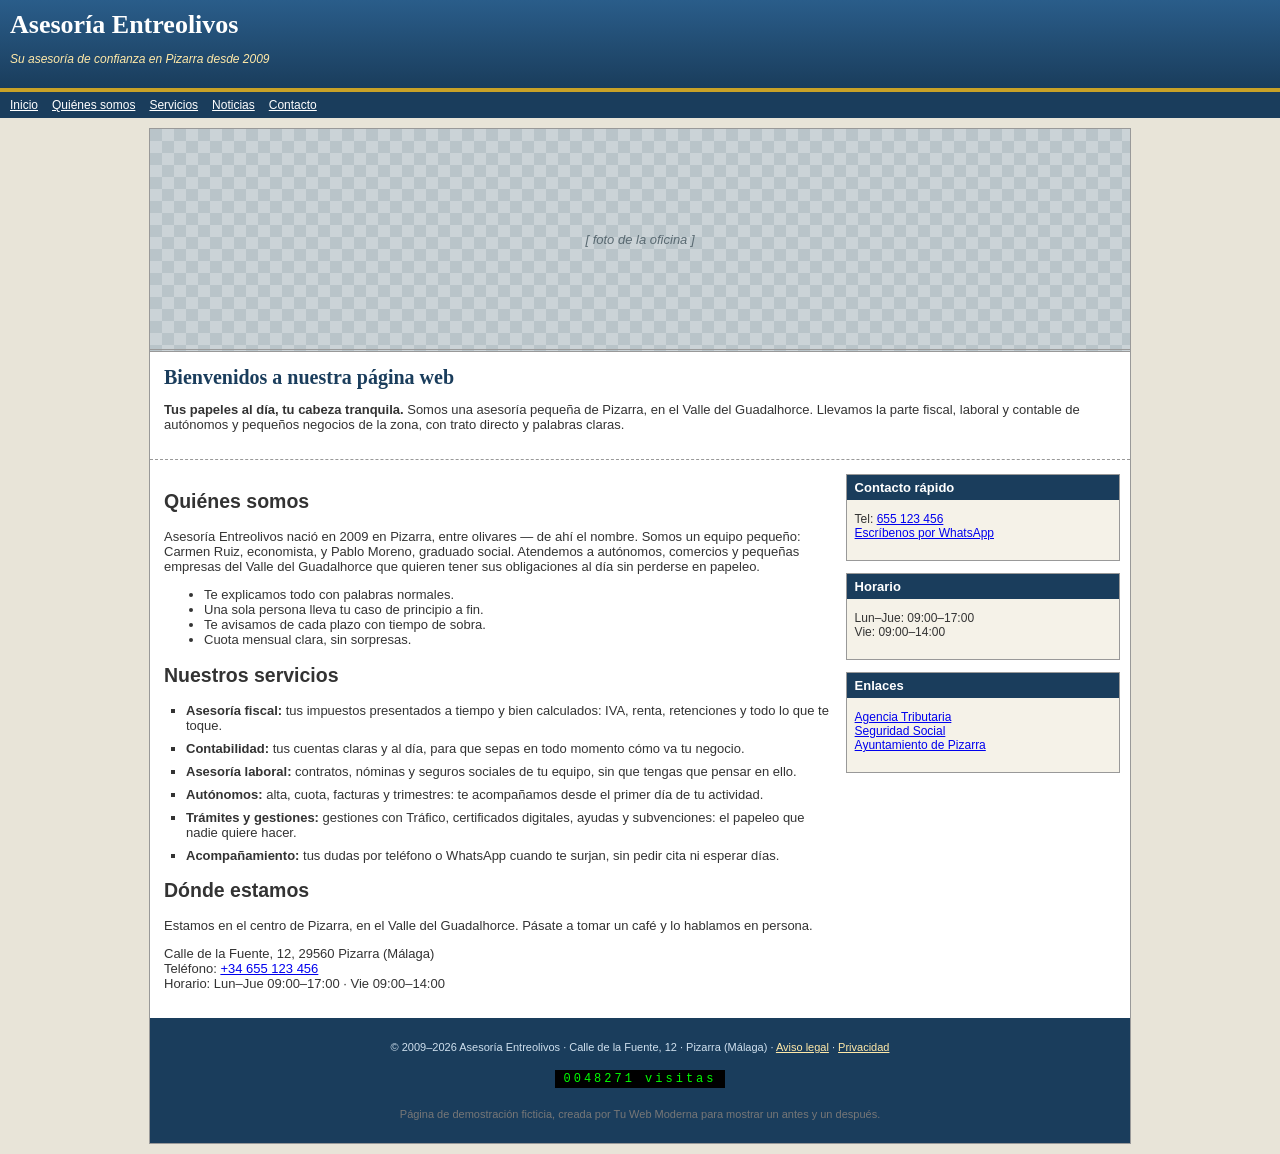
==== antes.html @ ce68c08c "Landing Tu Web Moderna — por Marco López (v1) 13 secciones según blueprint: hero contextualizado a d" ====
<!DOCTYPE html>
<html lang="es">
<head>
<meta charset="UTF-8">
<meta name="viewport" content="width=device-width, initial-scale=1.0">
<title>Asesoría Entreolivos — Pizarra (Málaga)</title>
<meta name="description" content="Asesoría Entreolivos: asesoría fiscal, laboral y contable en Pizarra, Málaga. Página de demostración ficticia.">
<meta name="robots" content="noindex, nofollow">
<link rel="stylesheet" href="assets/css/antes.css?v=1">
</head>
<body>
<div class="cabecera-vieja">
  <h1><a href="#">Asesoría Entreolivos</a></h1>
  <p class="lema">Su asesoría de confianza en Pizarra desde 2009</p>
</div>
<nav class="menu-viejo" aria-label="Menú">
  <a href="#">Inicio</a><a href="#">Quiénes somos</a><a href="#">Servicios</a><a href="#">Noticias</a><a href="#">Contacto</a>
</nav>

<div class="contenedor-viejo">
  <div class="foto-cutre" role="img" aria-label="Fotografía de la oficina (marcador de posición)">[ foto de la oficina ]</div>

  <div class="bienvenida">
    <h2>Bienvenidos a nuestra página web</h2>
    <p><strong>Tus papeles al día, tu cabeza tranquila.</strong> Somos una asesoría pequeña de Pizarra, en el Valle del Guadalhorce. Llevamos la parte fiscal, laboral y contable de autónomos y pequeños negocios de la zona, con trato directo y palabras claras.</p>
  </div>

  <div class="columnas">
    <div class="col-principal">
      <h2>Quiénes somos</h2>
      <p>Asesoría Entreolivos nació en 2009 en Pizarra, entre olivares — de ahí el nombre. Somos un equipo pequeño: Carmen Ruiz, economista, y Pablo Moreno, graduado social. Atendemos a autónomos, comercios y pequeñas empresas del Valle del Guadalhorce que quieren tener sus obligaciones al día sin perderse en papeleo.</p>
      <ul>
        <li>Te explicamos todo con palabras normales.</li>
        <li>Una sola persona lleva tu caso de principio a fin.</li>
        <li>Te avisamos de cada plazo con tiempo de sobra.</li>
        <li>Cuota mensual clara, sin sorpresas.</li>
      </ul>

      <h2>Nuestros servicios</h2>
      <ul class="servicios-viejos">
        <li><strong>Asesoría fiscal:</strong> tus impuestos presentados a tiempo y bien calculados: IVA, renta, retenciones y todo lo que te toque.</li>
        <li><strong>Contabilidad:</strong> tus cuentas claras y al día, para que sepas en todo momento cómo va tu negocio.</li>
        <li><strong>Asesoría laboral:</strong> contratos, nóminas y seguros sociales de tu equipo, sin que tengas que pensar en ello.</li>
        <li><strong>Autónomos:</strong> alta, cuota, facturas y trimestres: te acompañamos desde el primer día de tu actividad.</li>
        <li><strong>Trámites y gestiones:</strong> gestiones con Tráfico, certificados digitales, ayudas y subvenciones: el papeleo que nadie quiere hacer.</li>
        <li><strong>Acompañamiento:</strong> tus dudas por teléfono o WhatsApp cuando te surjan, sin pedir cita ni esperar días.</li>
      </ul>

      <h2>Dónde estamos</h2>
      <p>Estamos en el centro de Pizarra, en el Valle del Guadalhorce. Pásate a tomar un café y lo hablamos en persona.</p>
      <p>Calle de la Fuente, 12, 29560 Pizarra (Málaga)<br>
      Teléfono: <a href="tel:+34655123456">+34 655 123 456</a><br>
      Horario: Lun–Jue 09:00–17:00 · Vie 09:00–14:00</p>
    </div>

    <aside class="col-lateral" aria-label="Columna lateral">
      <div class="caja-lateral">
        <h3>Contacto rápido</h3>
        <p>Tel: <a href="tel:+34655123456">655 123 456</a><br>
        <a href="https://wa.me/34655123456">Escríbenos por WhatsApp</a></p>
      </div>
      <div class="caja-lateral">
        <h3>Horario</h3>
        <p>Lun–Jue: 09:00–17:00<br>Vie: 09:00–14:00</p>
      </div>
      <div class="caja-lateral">
        <h3>Enlaces</h3>
        <p><a href="#">Agencia Tributaria</a><br><a href="#">Seguridad Social</a><br><a href="#">Ayuntamiento de Pizarra</a></p>
      </div>
    </aside>
  </div>

  <footer class="pie-viejo">
    <p>© 2009–2026 Asesoría Entreolivos · Calle de la Fuente, 12 · Pizarra (Málaga) · <a href="#">Aviso legal</a> · <a href="#">Privacidad</a></p>
    <p class="contador" aria-label="Contador de visitas: 0048271">0048271 visitas</p>
    <p class="aviso-demo">Página de demostración ficticia, creada por Tu Web Moderna para mostrar un antes y un después.</p>
  </footer>
</div>
</body>
</html>
---- assets/css/antes.css ----
/* antes.css — estética deliberadamente 2010 (plantilla WordPress de la época).
   NO reutilizar en nada real. */

body {
  font-family: Arial, Helvetica, sans-serif;
  font-size: 13px;
  color: #333;
  background: #e8e4d8 url("[data-uri]");
  margin: 0;
}
a { color: #0000EE; text-decoration: underline; }
a:visited { color: #551A8B; }

.cabecera-vieja {
  background: linear-gradient(#2a5d8a, #1a3d5c);
  color: #fff;
  padding: 10px;
  border-bottom: 4px solid #c9a227;
}
.cabecera-vieja h1 { font-family: "Times New Roman", Times, serif; font-size: 26px; margin: 0; }
.cabecera-vieja h1 a { color: #fff; text-decoration: none; }
.cabecera-vieja .lema { font-size: 12px; font-style: italic; color: #ffe9a8; }

.menu-viejo {
  background: #1a3d5c;
  padding: 6px 10px;
  font-size: 12px;
}
.menu-viejo a { color: #fff; margin-right: 14px; }

.contenedor-viejo { width: 96%; max-width: 980px; margin: 10px auto; background: #fff; border: 1px solid #999; }

.foto-cutre {
  width: 100%; height: 220px;
  background: #b9c4c9;
  background-image:
    linear-gradient(45deg, rgba(255,255,255,.25) 25%, transparent 25%, transparent 75%, rgba(255,255,255,.25) 75%),
    linear-gradient(45deg, rgba(255,255,255,.25) 25%, transparent 25%, transparent 75%, rgba(255,255,255,.25) 75%);
  background-size: 24px 24px;
  background-position: 0 0, 12px 12px;
  display: flex; align-items: center; justify-content: center;
  color: #5a6a72; font-size: 13px; font-style: italic;
  border-bottom: 3px double #999;
}

.bienvenida {
  padding: 14px;
  border-bottom: 1px dashed #999;
}
.bienvenida h2 { font-family: "Times New Roman", Times, serif; color: #1a3d5c; font-size: 20px; margin: 0 0 8px; }

.columnas { overflow: hidden; }
.col-principal { float: left; width: 68%; padding: 14px; }
.col-lateral { float: right; width: 28%; padding: 14px 10px 14px 0; font-size: 12px; }

.caja-lateral {
  border: 1px solid #999; background: #f5f2e8;
  padding: 8px; margin-bottom: 12px;
}
.caja-lateral h3 { font-size: 13px; background: #1a3d5c; color: #fff; margin: -8px -8px 8px; padding: 5px 8px; }

.servicios-viejos { list-style: square; padding-left: 22px; }
.servicios-viejos li { margin-bottom: 8px; }

.pie-viejo {
  clear: both;
  background: #1a3d5c; color: #cfe0ee;
  font-size: 11px; padding: 12px;
  text-align: center;
}
.pie-viejo a { color: #ffe9a8; }
.contador {
  display: inline-block; background: #000; color: #0f0;
  font-family: "Courier New", monospace; font-size: 12px;
  padding: 2px 8px; letter-spacing: 3px; margin-top: 6px;
}
.aviso-demo { font-size: 11px; color: #777; margin-top: 8px; }
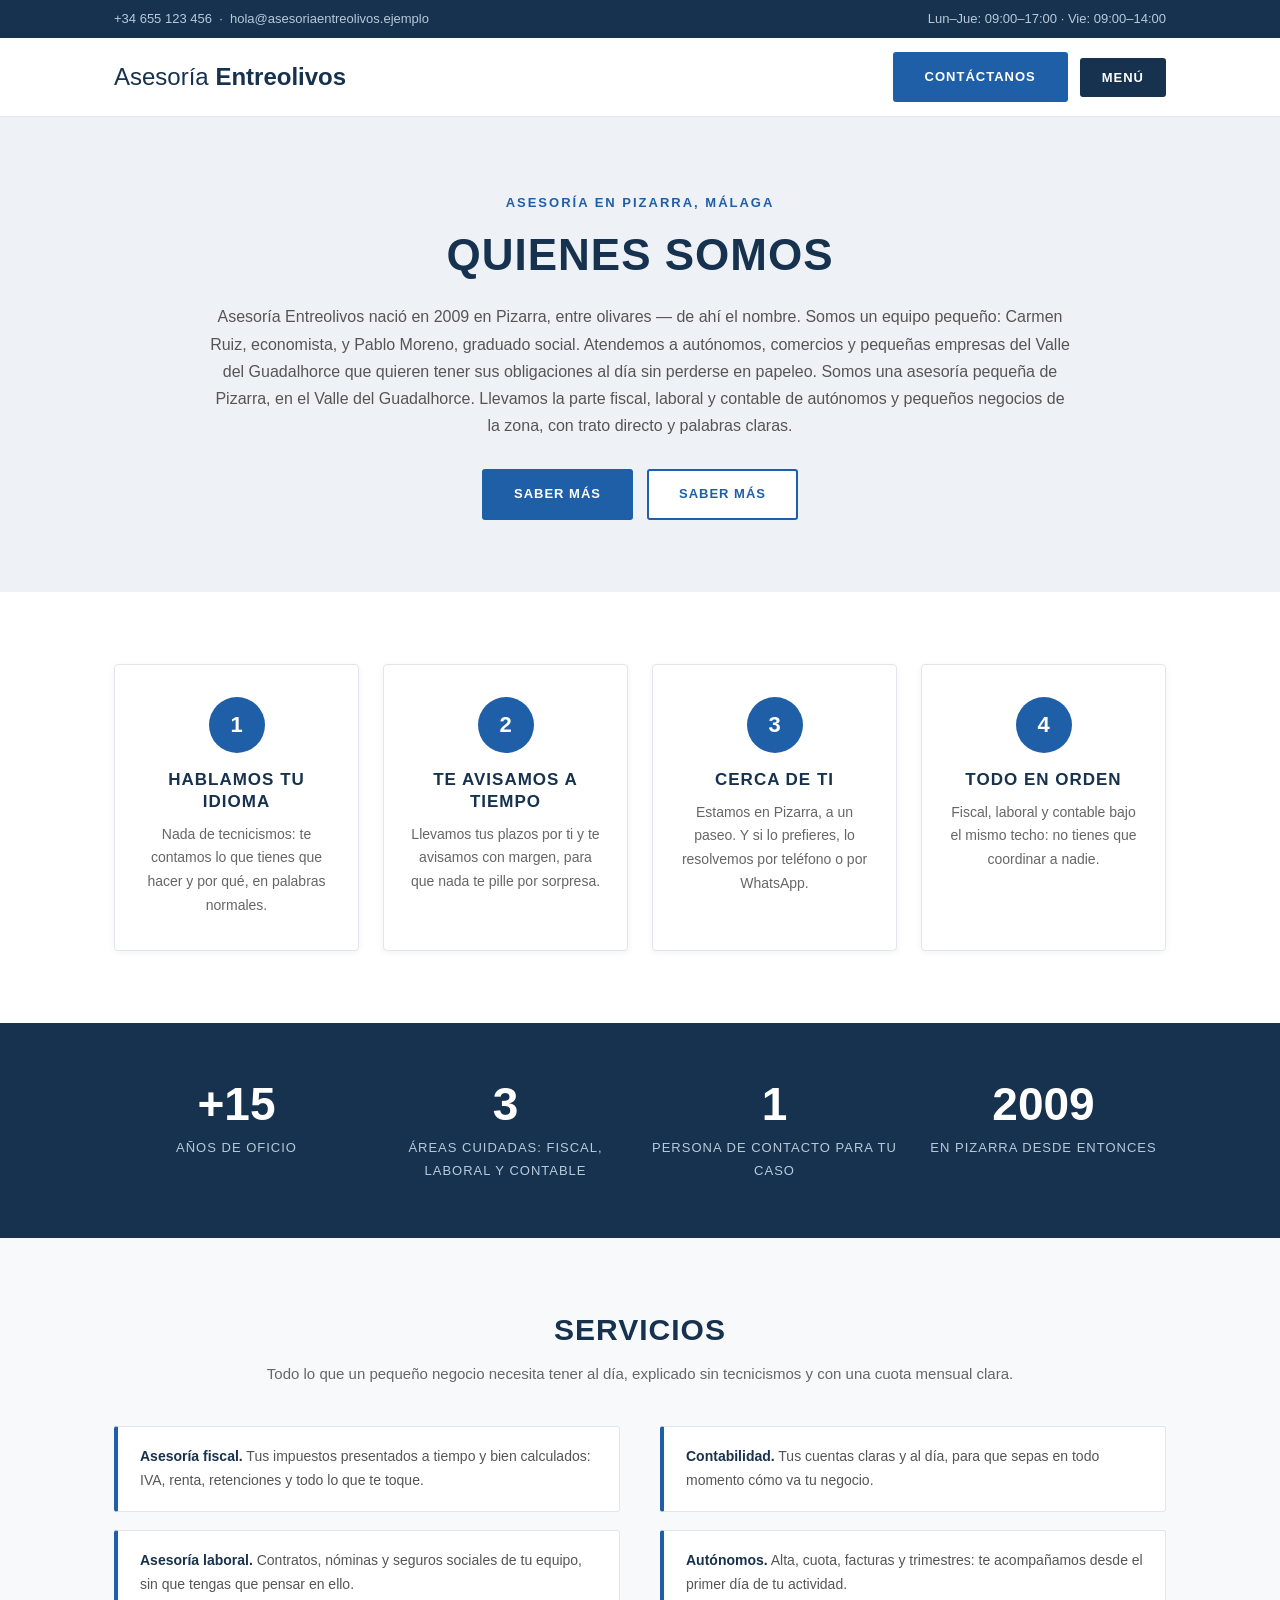
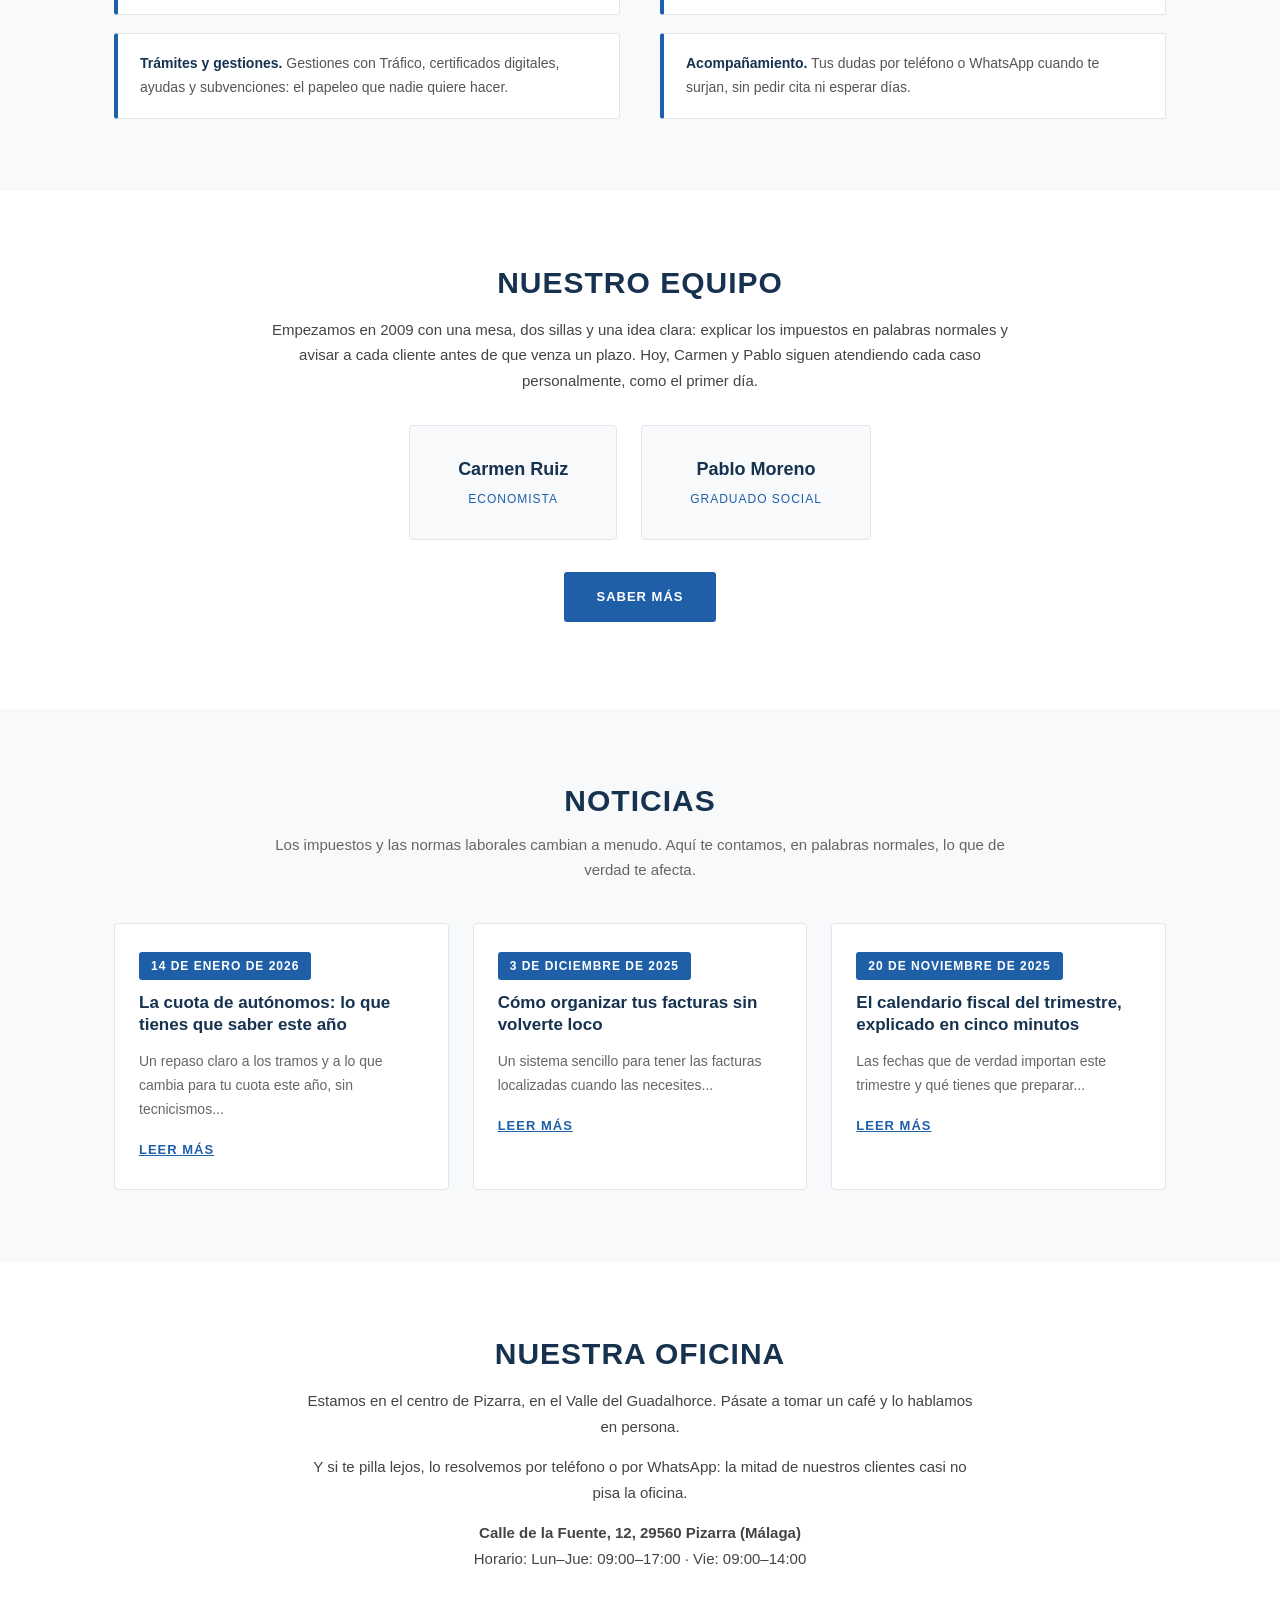
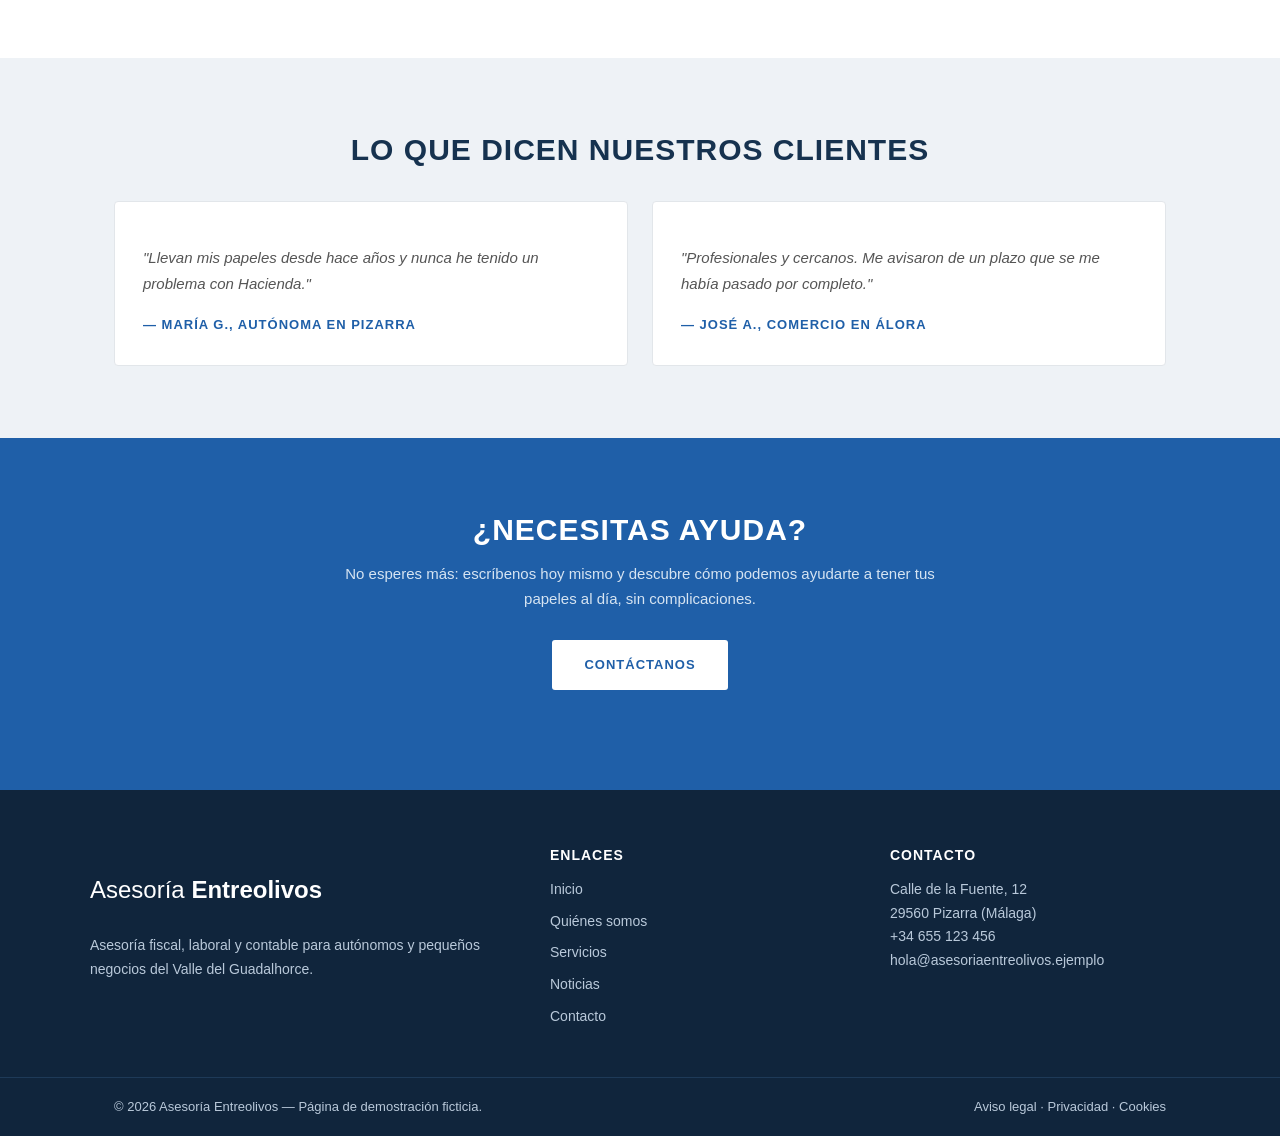
==== commit ab1eb9a0: "Antes/después: 'antes' nivel plantilla-WordPress-típica con textos de negocio1; 'después' = demo neg" ====
--- a/antes.html
+++ b/antes.html
@@ -3,78 +3,200 @@
 <head>
 <meta charset="UTF-8">
 <meta name="viewport" content="width=device-width, initial-scale=1.0">
-<title>Asesoría Entreolivos — Pizarra (Málaga)</title>
-<meta name="description" content="Asesoría Entreolivos: asesoría fiscal, laboral y contable en Pizarra, Málaga. Página de demostración ficticia.">
+<title>Asesoría Entreolivos — Asesoría fiscal, laboral y contable en Pizarra</title>
+<meta name="description" content="Asesoría Entreolivos: asesoría fiscal, laboral y contable para autónomos y pequeños negocios en Pizarra, Málaga. Página de demostración ficticia.">
 <meta name="robots" content="noindex, nofollow">
-<link rel="stylesheet" href="assets/css/antes.css?v=1">
+<meta name="theme-color" content="#1f5fa8">
+<link rel="stylesheet" href="assets/css/antes.css?v=2">
 </head>
 <body>
-<div class="cabecera-vieja">
-  <h1><a href="#">Asesoría Entreolivos</a></h1>
-  <p class="lema">Su asesoría de confianza en Pizarra desde 2009</p>
+<!--
+  PÁGINA DE DEMOSTRACIÓN FICTICIA.
+  Recrea el TIPO de plantilla WordPress desactualizada que tienen muchísimos
+  negocios (estructura inspirada en patrones genéricos del sector). No es la
+  web real de ningún negocio ni copia la identidad de ninguno.
+  Marca ficticia "Asesoría Entreolivos" con los mismos textos que la demo moderna.
+-->
+
+<div class="barra-superior">
+  <div class="contenedor barra-superior__int">
+    <span>+34 655 123 456 &nbsp;·&nbsp; hola@asesoriaentreolivos.ejemplo</span>
+    <span>Lun–Jue: 09:00–17:00 · Vie: 09:00–14:00</span>
+  </div>
 </div>
-<nav class="menu-viejo" aria-label="Menú">
-  <a href="#">Inicio</a><a href="#">Quiénes somos</a><a href="#">Servicios</a><a href="#">Noticias</a><a href="#">Contacto</a>
-</nav>
-
-<div class="contenedor-viejo">
-  <div class="foto-cutre" role="img" aria-label="Fotografía de la oficina (marcador de posición)">[ foto de la oficina ]</div>
-
-  <div class="bienvenida">
-    <h2>Bienvenidos a nuestra página web</h2>
-    <p><strong>Tus papeles al día, tu cabeza tranquila.</strong> Somos una asesoría pequeña de Pizarra, en el Valle del Guadalhorce. Llevamos la parte fiscal, laboral y contable de autónomos y pequeños negocios de la zona, con trato directo y palabras claras.</p>
-  </div>
-
-  <div class="columnas">
-    <div class="col-principal">
-      <h2>Quiénes somos</h2>
-      <p>Asesoría Entreolivos nació en 2009 en Pizarra, entre olivares — de ahí el nombre. Somos un equipo pequeño: Carmen Ruiz, economista, y Pablo Moreno, graduado social. Atendemos a autónomos, comercios y pequeñas empresas del Valle del Guadalhorce que quieren tener sus obligaciones al día sin perderse en papeleo.</p>
+
+<header class="cabecera">
+  <div class="contenedor cabecera__int">
+    <a class="logo" href="#">Asesoría <strong>Entreolivos</strong></a>
+    <div class="cabecera__acciones">
+      <a class="btn btn--azul" href="#">Contáctanos</a>
+      <button class="btn-menu" type="button" aria-label="Menú">Menú</button>
+    </div>
+  </div>
+</header>
+
+<main>
+  <section class="heroe">
+    <div class="contenedor">
+      <p class="etiqueta">Asesoría en Pizarra, Málaga</p>
+      <h1>Quienes somos</h1>
+      <p class="heroe__texto">Asesoría Entreolivos nació en 2009 en Pizarra, entre olivares — de ahí el nombre. Somos un equipo pequeño: Carmen Ruiz, economista, y Pablo Moreno, graduado social. Atendemos a autónomos, comercios y pequeñas empresas del Valle del Guadalhorce que quieren tener sus obligaciones al día sin perderse en papeleo. Somos una asesoría pequeña de Pizarra, en el Valle del Guadalhorce. Llevamos la parte fiscal, laboral y contable de autónomos y pequeños negocios de la zona, con trato directo y palabras claras.</p>
+      <p class="heroe__botones">
+        <a class="btn btn--azul" href="#">Saber más</a>
+        <a class="btn btn--linea" href="#">Saber más</a>
+      </p>
+    </div>
+  </section>
+
+  <section class="cajas">
+    <div class="contenedor cajas__grid">
+      <div class="caja">
+        <span class="caja__icono" aria-hidden="true">1</span>
+        <h3>Hablamos tu idioma</h3>
+        <p>Nada de tecnicismos: te contamos lo que tienes que hacer y por qué, en palabras normales.</p>
+      </div>
+      <div class="caja">
+        <span class="caja__icono" aria-hidden="true">2</span>
+        <h3>Te avisamos a tiempo</h3>
+        <p>Llevamos tus plazos por ti y te avisamos con margen, para que nada te pille por sorpresa.</p>
+      </div>
+      <div class="caja">
+        <span class="caja__icono" aria-hidden="true">3</span>
+        <h3>Cerca de ti</h3>
+        <p>Estamos en Pizarra, a un paseo. Y si lo prefieres, lo resolvemos por teléfono o por WhatsApp.</p>
+      </div>
+      <div class="caja">
+        <span class="caja__icono" aria-hidden="true">4</span>
+        <h3>Todo en orden</h3>
+        <p>Fiscal, laboral y contable bajo el mismo techo: no tienes que coordinar a nadie.</p>
+      </div>
+    </div>
+  </section>
+
+  <section class="cifras">
+    <div class="contenedor cifras__grid">
+      <div class="cifra"><span class="cifra__num">+15</span><span class="cifra__txt">Años de oficio</span></div>
+      <div class="cifra"><span class="cifra__num">3</span><span class="cifra__txt">Áreas cuidadas: fiscal, laboral y contable</span></div>
+      <div class="cifra"><span class="cifra__num">1</span><span class="cifra__txt">Persona de contacto para tu caso</span></div>
+      <div class="cifra"><span class="cifra__num">2009</span><span class="cifra__txt">En Pizarra desde entonces</span></div>
+    </div>
+  </section>
+
+  <section class="servicios">
+    <div class="contenedor">
+      <h2>Servicios</h2>
+      <p class="seccion__intro">Todo lo que un pequeño negocio necesita tener al día, explicado sin tecnicismos y con una cuota mensual clara.</p>
+      <ul class="servicios__lista">
+        <li><strong>Asesoría fiscal.</strong> Tus impuestos presentados a tiempo y bien calculados: IVA, renta, retenciones y todo lo que te toque.</li>
+        <li><strong>Contabilidad.</strong> Tus cuentas claras y al día, para que sepas en todo momento cómo va tu negocio.</li>
+        <li><strong>Asesoría laboral.</strong> Contratos, nóminas y seguros sociales de tu equipo, sin que tengas que pensar en ello.</li>
+        <li><strong>Autónomos.</strong> Alta, cuota, facturas y trimestres: te acompañamos desde el primer día de tu actividad.</li>
+        <li><strong>Trámites y gestiones.</strong> Gestiones con Tráfico, certificados digitales, ayudas y subvenciones: el papeleo que nadie quiere hacer.</li>
+        <li><strong>Acompañamiento.</strong> Tus dudas por teléfono o WhatsApp cuando te surjan, sin pedir cita ni esperar días.</li>
+      </ul>
+    </div>
+  </section>
+
+  <section class="equipo">
+    <div class="contenedor">
+      <h2>Nuestro equipo</h2>
+      <p>Empezamos en 2009 con una mesa, dos sillas y una idea clara: explicar los impuestos en palabras normales y avisar a cada cliente antes de que venza un plazo. Hoy, Carmen y Pablo siguen atendiendo cada caso personalmente, como el primer día.</p>
+      <div class="equipo__grid">
+        <div class="persona"><strong>Carmen Ruiz</strong><span>Economista</span></div>
+        <div class="persona"><strong>Pablo Moreno</strong><span>Graduado social</span></div>
+      </div>
+      <p><a class="btn btn--azul" href="#">Saber más</a></p>
+    </div>
+  </section>
+
+  <section class="noticias">
+    <div class="contenedor">
+      <h2>Noticias</h2>
+      <p class="seccion__intro">Los impuestos y las normas laborales cambian a menudo. Aquí te contamos, en palabras normales, lo que de verdad te afecta.</p>
+      <div class="noticias__grid">
+        <article class="noticia">
+          <span class="noticia__fecha">14 de enero de 2026</span>
+          <h3>La cuota de autónomos: lo que tienes que saber este año</h3>
+          <p>Un repaso claro a los tramos y a lo que cambia para tu cuota este año, sin tecnicismos...</p>
+          <a class="leer-mas" href="#">Leer más</a>
+        </article>
+        <article class="noticia">
+          <span class="noticia__fecha">3 de diciembre de 2025</span>
+          <h3>Cómo organizar tus facturas sin volverte loco</h3>
+          <p>Un sistema sencillo para tener las facturas localizadas cuando las necesites...</p>
+          <a class="leer-mas" href="#">Leer más</a>
+        </article>
+        <article class="noticia">
+          <span class="noticia__fecha">20 de noviembre de 2025</span>
+          <h3>El calendario fiscal del trimestre, explicado en cinco minutos</h3>
+          <p>Las fechas que de verdad importan este trimestre y qué tienes que preparar...</p>
+          <a class="leer-mas" href="#">Leer más</a>
+        </article>
+      </div>
+    </div>
+  </section>
+
+  <section class="oficina">
+    <div class="contenedor">
+      <h2>Nuestra oficina</h2>
+      <p>Estamos en el centro de Pizarra, en el Valle del Guadalhorce. Pásate a tomar un café y lo hablamos en persona.</p>
+      <p>Y si te pilla lejos, lo resolvemos por teléfono o por WhatsApp: la mitad de nuestros clientes casi no pisa la oficina.</p>
+      <p><strong>Calle de la Fuente, 12, 29560 Pizarra (Málaga)</strong><br>Horario: Lun–Jue: 09:00–17:00 · Vie: 09:00–14:00</p>
+    </div>
+  </section>
+
+  <section class="testimonios">
+    <div class="contenedor">
+      <h2>Lo que dicen nuestros clientes</h2>
+      <div class="testimonios__grid">
+        <blockquote>
+          <p>"Llevan mis papeles desde hace años y nunca he tenido un problema con Hacienda."</p>
+          <cite>— María G., autónoma en Pizarra</cite>
+        </blockquote>
+        <blockquote>
+          <p>"Profesionales y cercanos. Me avisaron de un plazo que se me había pasado por completo."</p>
+          <cite>— José A., comercio en Álora</cite>
+        </blockquote>
+      </div>
+    </div>
+  </section>
+
+  <section class="cta-final">
+    <div class="contenedor">
+      <h2>¿Necesitas ayuda?</h2>
+      <p>No esperes más: escríbenos hoy mismo y descubre cómo podemos ayudarte a tener tus papeles al día, sin complicaciones.</p>
+      <p><a class="btn btn--blanco" href="#">Contáctanos</a></p>
+    </div>
+  </section>
+</main>
+
+<footer class="pie">
+  <div class="contenedor pie__grid">
+    <div>
+      <p class="logo logo--pie">Asesoría <strong>Entreolivos</strong></p>
+      <p>Asesoría fiscal, laboral y contable para autónomos y pequeños negocios del Valle del Guadalhorce.</p>
+    </div>
+    <div>
+      <h4>Enlaces</h4>
       <ul>
-        <li>Te explicamos todo con palabras normales.</li>
-        <li>Una sola persona lleva tu caso de principio a fin.</li>
-        <li>Te avisamos de cada plazo con tiempo de sobra.</li>
-        <li>Cuota mensual clara, sin sorpresas.</li>
+        <li><a href="#">Inicio</a></li>
+        <li><a href="#">Quiénes somos</a></li>
+        <li><a href="#">Servicios</a></li>
+        <li><a href="#">Noticias</a></li>
+        <li><a href="#">Contacto</a></li>
       </ul>
-
-      <h2>Nuestros servicios</h2>
-      <ul class="servicios-viejos">
-        <li><strong>Asesoría fiscal:</strong> tus impuestos presentados a tiempo y bien calculados: IVA, renta, retenciones y todo lo que te toque.</li>
-        <li><strong>Contabilidad:</strong> tus cuentas claras y al día, para que sepas en todo momento cómo va tu negocio.</li>
-        <li><strong>Asesoría laboral:</strong> contratos, nóminas y seguros sociales de tu equipo, sin que tengas que pensar en ello.</li>
-        <li><strong>Autónomos:</strong> alta, cuota, facturas y trimestres: te acompañamos desde el primer día de tu actividad.</li>
-        <li><strong>Trámites y gestiones:</strong> gestiones con Tráfico, certificados digitales, ayudas y subvenciones: el papeleo que nadie quiere hacer.</li>
-        <li><strong>Acompañamiento:</strong> tus dudas por teléfono o WhatsApp cuando te surjan, sin pedir cita ni esperar días.</li>
-      </ul>
-
-      <h2>Dónde estamos</h2>
-      <p>Estamos en el centro de Pizarra, en el Valle del Guadalhorce. Pásate a tomar un café y lo hablamos en persona.</p>
-      <p>Calle de la Fuente, 12, 29560 Pizarra (Málaga)<br>
-      Teléfono: <a href="tel:+34655123456">+34 655 123 456</a><br>
-      Horario: Lun–Jue 09:00–17:00 · Vie 09:00–14:00</p>
-    </div>
-
-    <aside class="col-lateral" aria-label="Columna lateral">
-      <div class="caja-lateral">
-        <h3>Contacto rápido</h3>
-        <p>Tel: <a href="tel:+34655123456">655 123 456</a><br>
-        <a href="https://wa.me/34655123456">Escríbenos por WhatsApp</a></p>
-      </div>
-      <div class="caja-lateral">
-        <h3>Horario</h3>
-        <p>Lun–Jue: 09:00–17:00<br>Vie: 09:00–14:00</p>
-      </div>
-      <div class="caja-lateral">
-        <h3>Enlaces</h3>
-        <p><a href="#">Agencia Tributaria</a><br><a href="#">Seguridad Social</a><br><a href="#">Ayuntamiento de Pizarra</a></p>
-      </div>
-    </aside>
-  </div>
-
-  <footer class="pie-viejo">
-    <p>© 2009–2026 Asesoría Entreolivos · Calle de la Fuente, 12 · Pizarra (Málaga) · <a href="#">Aviso legal</a> · <a href="#">Privacidad</a></p>
-    <p class="contador" aria-label="Contador de visitas: 0048271">0048271 visitas</p>
-    <p class="aviso-demo">Página de demostración ficticia, creada por Tu Web Moderna para mostrar un antes y un después.</p>
-  </footer>
-</div>
+    </div>
+    <div>
+      <h4>Contacto</h4>
+      <p>Calle de la Fuente, 12<br>29560 Pizarra (Málaga)<br>+34 655 123 456<br>hola@asesoriaentreolivos.ejemplo</p>
+    </div>
+  </div>
+  <div class="pie__barra">
+    <div class="contenedor">
+      <span>© 2026 Asesoría Entreolivos — Página de demostración ficticia.</span>
+      <span><a href="#">Aviso legal</a> · <a href="#">Privacidad</a> · <a href="#">Cookies</a></span>
+    </div>
+  </div>
+</footer>
 </body>
 </html>
--- a/assets/css/antes.css
+++ b/assets/css/antes.css
@@ -1,77 +1,171 @@
-/* antes.css — estética deliberadamente 2010 (plantilla WordPress de la época).
-   NO reutilizar en nada real. */
+/* antes.css — estética de TÍPICA PLANTILLA WORDPRESS corporativa desactualizada
+   (~2016): azul corporativo, titulares en mayúsculas, botones "Saber más" por
+   todas partes, aire impersonal. Deliberadamente "la web que ya tienen".
+   Página de demostración ficticia — NO reutilizar en nada real. */
+
+* { box-sizing: border-box; }
 
 body {
-  font-family: Arial, Helvetica, sans-serif;
-  font-size: 13px;
-  color: #333;
-  background: #e8e4d8 url("[data-uri]");
+  font-family: "Segoe UI", Roboto, "Helvetica Neue", Arial, sans-serif;
+  font-size: 15px;
+  line-height: 1.7;
+  color: #444;
+  background: #fff;
   margin: 0;
 }
-a { color: #0000EE; text-decoration: underline; }
-a:visited { color: #551A8B; }
 
-.cabecera-vieja {
-  background: linear-gradient(#2a5d8a, #1a3d5c);
-  color: #fff;
-  padding: 10px;
-  border-bottom: 4px solid #c9a227;
+.contenedor { max-width: 1100px; margin: 0 auto; padding: 0 24px; }
+
+h1, h2, h3, h4 {
+  color: #16324f;
+  text-transform: uppercase;
+  letter-spacing: 1px;
+  line-height: 1.3;
 }
-.cabecera-vieja h1 { font-family: "Times New Roman", Times, serif; font-size: 26px; margin: 0; }
-.cabecera-vieja h1 a { color: #fff; text-decoration: none; }
-.cabecera-vieja .lema { font-size: 12px; font-style: italic; color: #ffe9a8; }
+h2 { font-size: 30px; text-align: center; margin: 0 0 12px; }
+.seccion__intro { text-align: center; max-width: 760px; margin: 0 auto 40px; color: #666; }
 
-.menu-viejo {
-  background: #1a3d5c;
-  padding: 6px 10px;
-  font-size: 12px;
+a { color: #1f5fa8; }
+
+/* Botones de plantilla */
+.btn {
+  display: inline-block;
+  padding: 12px 30px;
+  font-size: 13px;
+  font-weight: 700;
+  text-transform: uppercase;
+  letter-spacing: 1px;
+  text-decoration: none;
+  border-radius: 3px;
+  border: 2px solid transparent;
 }
-.menu-viejo a { color: #fff; margin-right: 14px; }
+.btn--azul { background: #1f5fa8; color: #fff; }
+.btn--azul:hover { background: #174a84; color: #fff; }
+.btn--linea { border-color: #1f5fa8; color: #1f5fa8; background: #fff; }
+.btn--linea:hover { background: #1f5fa8; color: #fff; }
+.btn--blanco { background: #fff; color: #1f5fa8; }
+.btn--blanco:hover { background: #e8eef5; color: #1f5fa8; }
 
-.contenedor-viejo { width: 96%; max-width: 980px; margin: 10px auto; background: #fff; border: 1px solid #999; }
-
-.foto-cutre {
-  width: 100%; height: 220px;
-  background: #b9c4c9;
-  background-image:
-    linear-gradient(45deg, rgba(255,255,255,.25) 25%, transparent 25%, transparent 75%, rgba(255,255,255,.25) 75%),
-    linear-gradient(45deg, rgba(255,255,255,.25) 25%, transparent 25%, transparent 75%, rgba(255,255,255,.25) 75%);
-  background-size: 24px 24px;
-  background-position: 0 0, 12px 12px;
-  display: flex; align-items: center; justify-content: center;
-  color: #5a6a72; font-size: 13px; font-style: italic;
-  border-bottom: 3px double #999;
+/* Barra superior */
+.barra-superior { background: #16324f; color: #b9c9da; font-size: 13px; }
+.barra-superior__int {
+  display: flex; justify-content: space-between; gap: 16px;
+  padding-top: 8px; padding-bottom: 8px;
 }
 
-.bienvenida {
-  padding: 14px;
-  border-bottom: 1px dashed #999;
+/* Cabecera */
+.cabecera { background: #fff; border-bottom: 1px solid #e2e6ea; position: sticky; top: 0; z-index: 10; }
+.cabecera__int { display: flex; align-items: center; justify-content: space-between; padding-top: 14px; padding-bottom: 14px; }
+.logo { font-size: 24px; color: #16324f; text-decoration: none; font-weight: 300; }
+.logo strong { font-weight: 800; }
+.cabecera__acciones { display: flex; align-items: center; gap: 12px; }
+.btn-menu {
+  background: #16324f; color: #fff; border: 0; border-radius: 3px;
+  padding: 12px 22px; font-size: 13px; font-weight: 700;
+  text-transform: uppercase; letter-spacing: 1px; cursor: pointer;
 }
-.bienvenida h2 { font-family: "Times New Roman", Times, serif; color: #1a3d5c; font-size: 20px; margin: 0 0 8px; }
 
-.columnas { overflow: hidden; }
-.col-principal { float: left; width: 68%; padding: 14px; }
-.col-lateral { float: right; width: 28%; padding: 14px 10px 14px 0; font-size: 12px; }
+/* Héroe */
+.heroe { background: #eef2f6; padding: 72px 0; text-align: center; }
+.etiqueta {
+  display: inline-block; font-size: 13px; font-weight: 700;
+  text-transform: uppercase; letter-spacing: 2px; color: #1f5fa8;
+  margin: 0 0 12px;
+}
+.heroe h1 { font-size: 44px; margin: 0 0 20px; }
+.heroe__texto { max-width: 860px; margin: 0 auto 30px; font-size: 16px; color: #555; }
+.heroe__botones { display: flex; gap: 14px; justify-content: center; margin: 0; }
 
-.caja-lateral {
-  border: 1px solid #999; background: #f5f2e8;
-  padding: 8px; margin-bottom: 12px;
+/* Cajas de características */
+.cajas { padding: 72px 0; }
+.cajas__grid { display: grid; grid-template-columns: repeat(4, 1fr); gap: 24px; }
+.caja {
+  background: #fff; border: 1px solid #e2e6ea; border-radius: 4px;
+  padding: 32px 24px; text-align: center;
+  box-shadow: 0 2px 6px rgba(22, 50, 79, .06);
 }
-.caja-lateral h3 { font-size: 13px; background: #1a3d5c; color: #fff; margin: -8px -8px 8px; padding: 5px 8px; }
+.caja__icono {
+  display: inline-flex; align-items: center; justify-content: center;
+  width: 56px; height: 56px; border-radius: 50%;
+  background: #1f5fa8; color: #fff; font-size: 22px; font-weight: 700;
+  margin-bottom: 16px;
+}
+.caja h3 { font-size: 17px; margin: 0 0 10px; }
+.caja p { font-size: 14px; color: #666; margin: 0; }
 
-.servicios-viejos { list-style: square; padding-left: 22px; }
-.servicios-viejos li { margin-bottom: 8px; }
+/* Cifras */
+.cifras { background: #16324f; color: #fff; padding: 56px 0; }
+.cifras__grid { display: grid; grid-template-columns: repeat(4, 1fr); gap: 24px; text-align: center; }
+.cifra__num { display: block; font-size: 46px; font-weight: 800; color: #fff; line-height: 1.1; }
+.cifra__txt { display: block; font-size: 13px; text-transform: uppercase; letter-spacing: 1px; color: #b9c9da; margin-top: 8px; }
 
-.pie-viejo {
-  clear: both;
-  background: #1a3d5c; color: #cfe0ee;
-  font-size: 11px; padding: 12px;
-  text-align: center;
+/* Servicios */
+.servicios { padding: 72px 0; background: #f7f9fb; }
+.servicios__lista { list-style: none; margin: 0; padding: 0; display: grid; grid-template-columns: 1fr 1fr; gap: 18px 40px; }
+.servicios__lista li {
+  background: #fff; border: 1px solid #e2e6ea; border-left: 4px solid #1f5fa8;
+  border-radius: 3px; padding: 18px 22px; font-size: 14px; color: #555;
 }
-.pie-viejo a { color: #ffe9a8; }
-.contador {
-  display: inline-block; background: #000; color: #0f0;
-  font-family: "Courier New", monospace; font-size: 12px;
-  padding: 2px 8px; letter-spacing: 3px; margin-top: 6px;
+.servicios__lista strong { color: #16324f; }
+
+/* Equipo */
+.equipo { padding: 72px 0; text-align: center; }
+.equipo p { max-width: 760px; margin-left: auto; margin-right: auto; }
+.equipo__grid { display: flex; gap: 24px; justify-content: center; margin: 32px 0; }
+.persona {
+  background: #f7f9fb; border: 1px solid #e2e6ea; border-radius: 4px;
+  padding: 28px 48px;
 }
-.aviso-demo { font-size: 11px; color: #777; margin-top: 8px; }
+.persona strong { display: block; font-size: 18px; color: #16324f; }
+.persona span { font-size: 14px; color: #1f5fa8; text-transform: uppercase; letter-spacing: 1px; font-size: 12px; }
+
+/* Noticias */
+.noticias { padding: 72px 0; background: #f7f9fb; }
+.noticias__grid { display: grid; grid-template-columns: repeat(3, 1fr); gap: 24px; }
+.noticia { background: #fff; border: 1px solid #e2e6ea; border-radius: 4px; padding: 28px 24px; }
+.noticia__fecha {
+  display: inline-block; font-size: 12px; font-weight: 700; color: #fff;
+  background: #1f5fa8; padding: 4px 12px; border-radius: 3px;
+  text-transform: uppercase; letter-spacing: 1px; margin-bottom: 12px;
+}
+.noticia h3 { font-size: 17px; text-transform: none; letter-spacing: 0; margin: 0 0 10px; }
+.noticia p { font-size: 14px; color: #666; }
+.leer-mas { font-size: 13px; font-weight: 700; text-transform: uppercase; letter-spacing: 1px; }
+
+/* Oficina */
+.oficina { padding: 72px 0; text-align: center; }
+.oficina p { max-width: 680px; margin-left: auto; margin-right: auto; }
+
+/* Testimonios */
+.testimonios { padding: 72px 0; background: #eef2f6; }
+.testimonios__grid { display: grid; grid-template-columns: 1fr 1fr; gap: 24px; margin-top: 32px; }
+.testimonios blockquote {
+  background: #fff; border: 1px solid #e2e6ea; border-radius: 4px;
+  margin: 0; padding: 28px;
+}
+.testimonios blockquote p { font-style: italic; color: #555; }
+.testimonios cite { font-style: normal; font-size: 13px; font-weight: 700; color: #1f5fa8; text-transform: uppercase; letter-spacing: 1px; }
+
+/* CTA final */
+.cta-final { background: #1f5fa8; color: #fff; text-align: center; padding: 72px 0; }
+.cta-final h2 { color: #fff; }
+.cta-final p { max-width: 640px; margin: 0 auto 28px; color: #d6e4f2; }
+
+/* Pie */
+.pie { background: #10253c; color: #b9c9da; font-size: 14px; }
+.pie__grid { display: grid; grid-template-columns: 1.4fr 1fr 1fr; gap: 40px; padding: 56px 0 40px; }
+.pie h4 { color: #fff; font-size: 14px; margin: 0 0 14px; }
+.pie ul { list-style: none; margin: 0; padding: 0; }
+.pie ul li { margin-bottom: 8px; }
+.pie a { color: #b9c9da; text-decoration: none; }
+.pie a:hover { color: #fff; }
+.logo--pie { color: #fff; }
+.pie__barra { border-top: 1px solid #1e3a58; font-size: 13px; }
+.pie__barra .contenedor { display: flex; justify-content: space-between; gap: 16px; padding-top: 18px; padding-bottom: 18px; }
+
+@media (max-width: 860px) {
+  .cajas__grid, .cifras__grid, .noticias__grid { grid-template-columns: 1fr 1fr; }
+  .servicios__lista { grid-template-columns: 1fr; }
+  .pie__grid { grid-template-columns: 1fr; }
+  .barra-superior__int span:last-child { display: none; }
+}
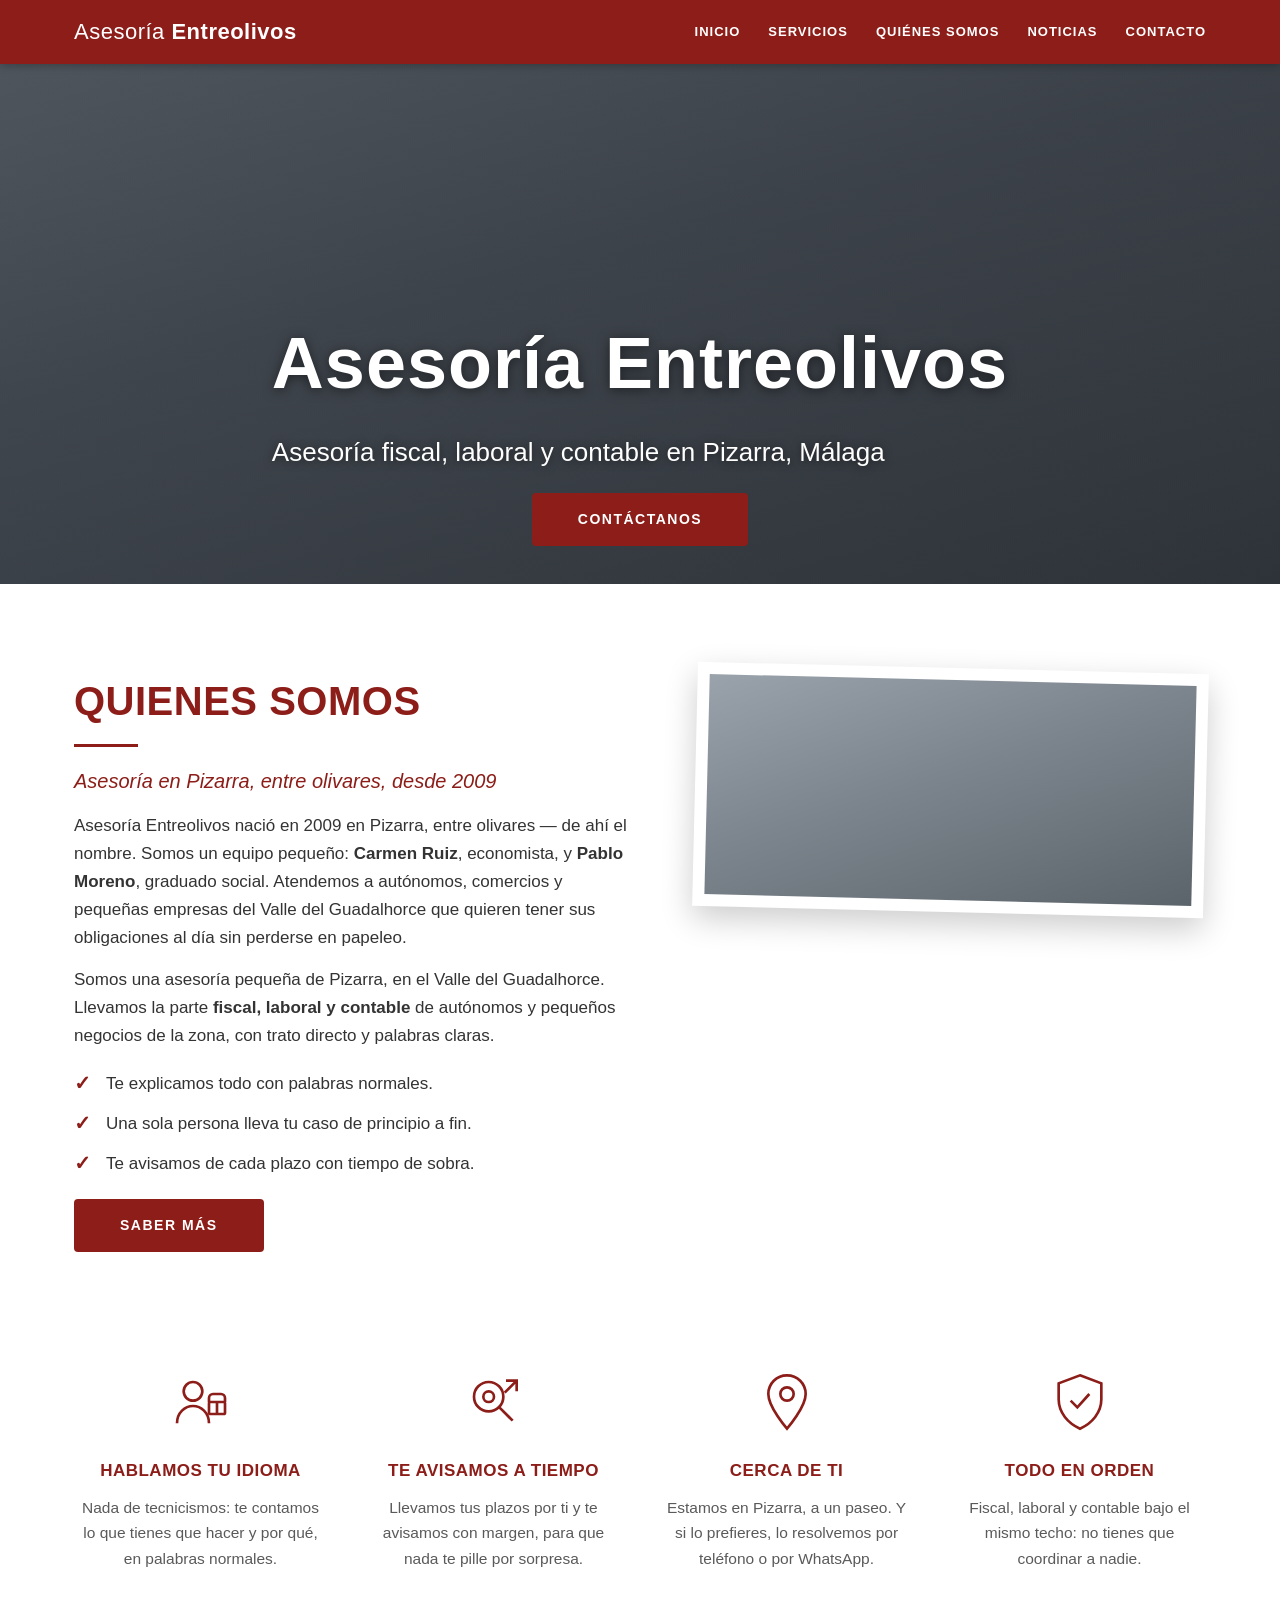
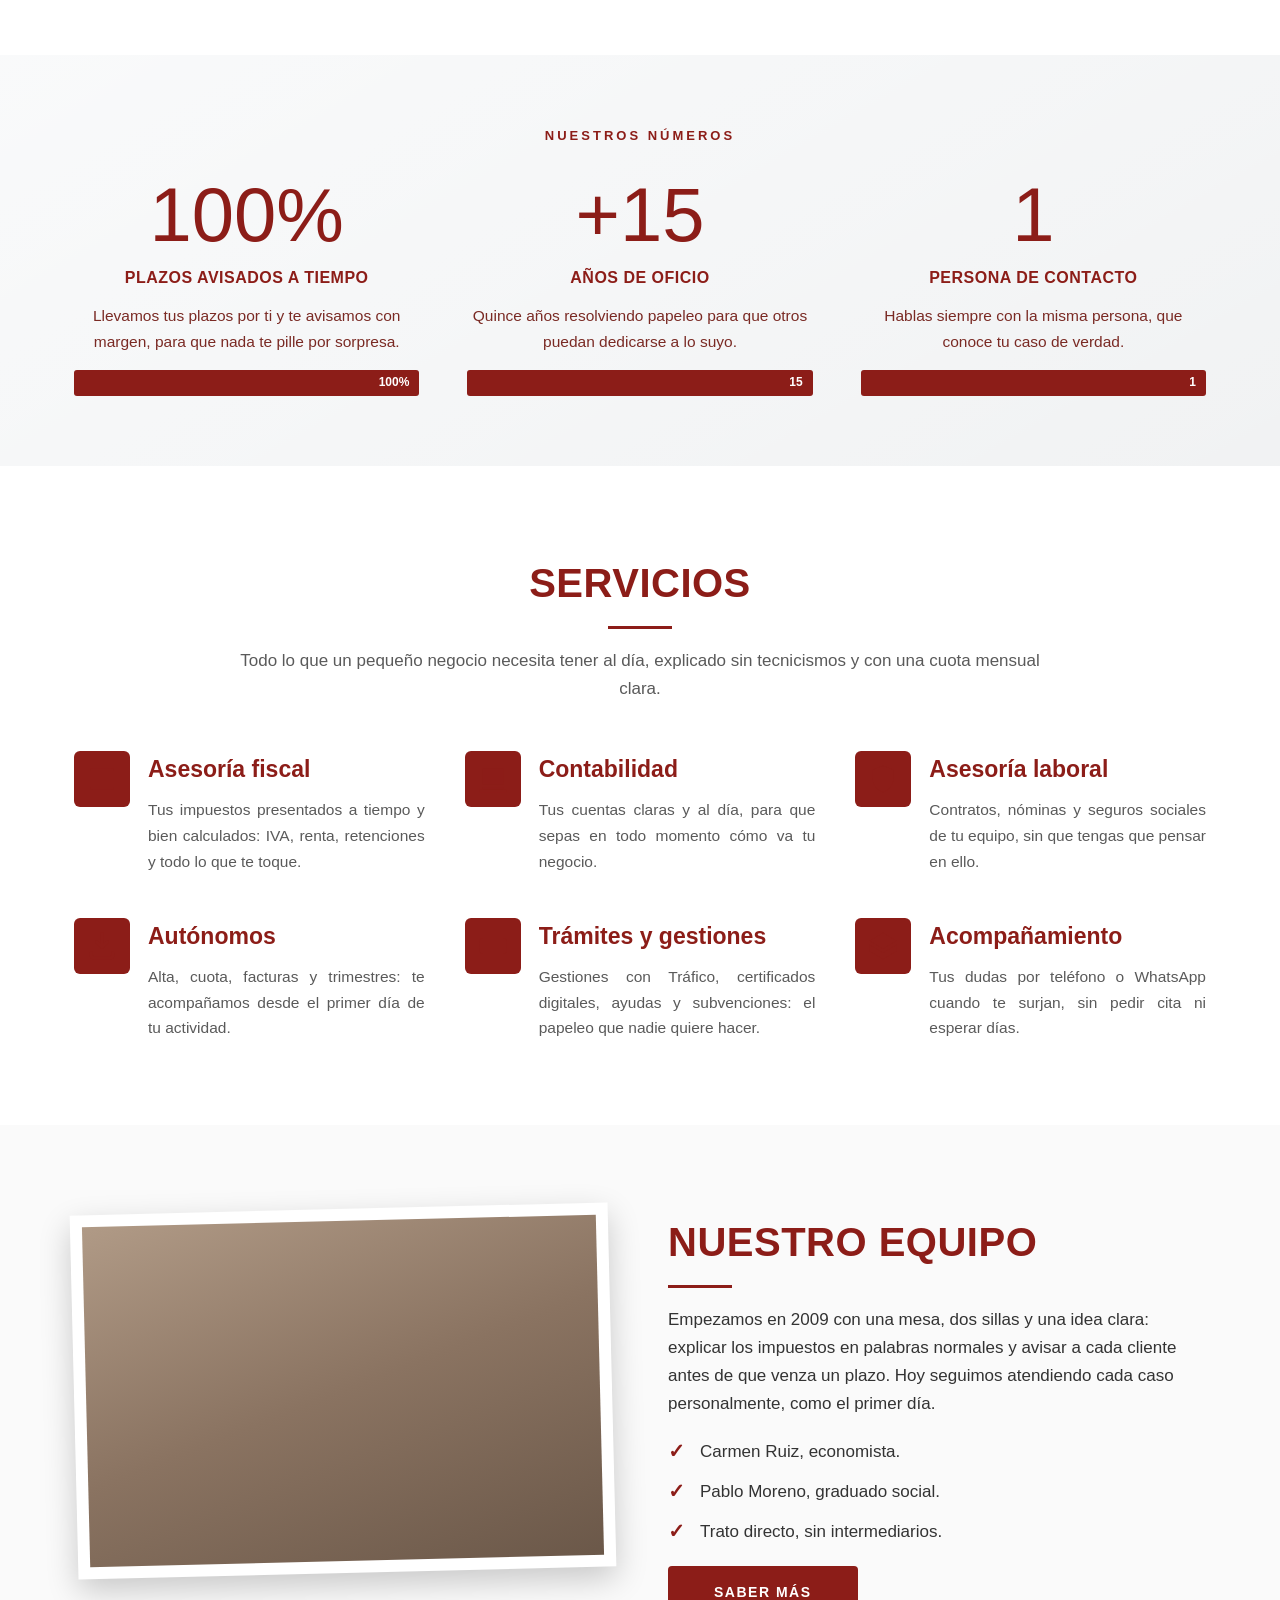
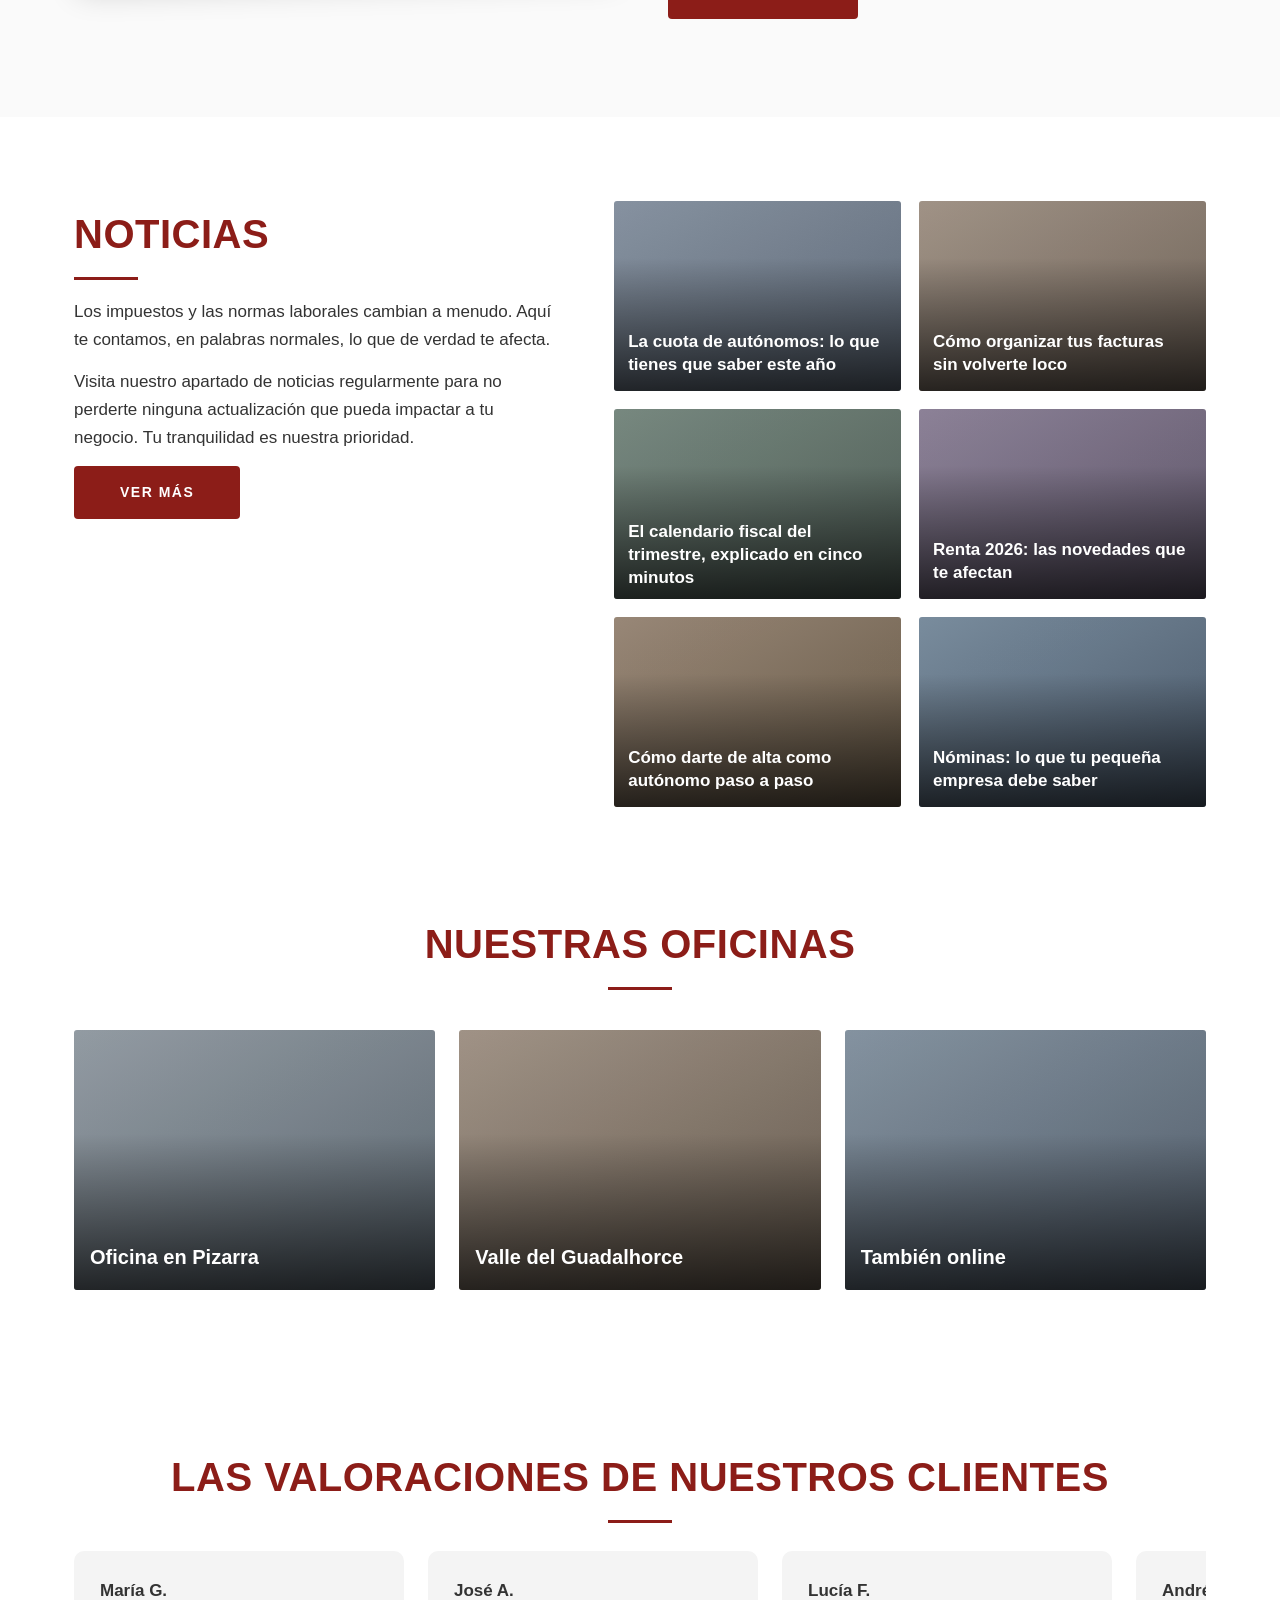
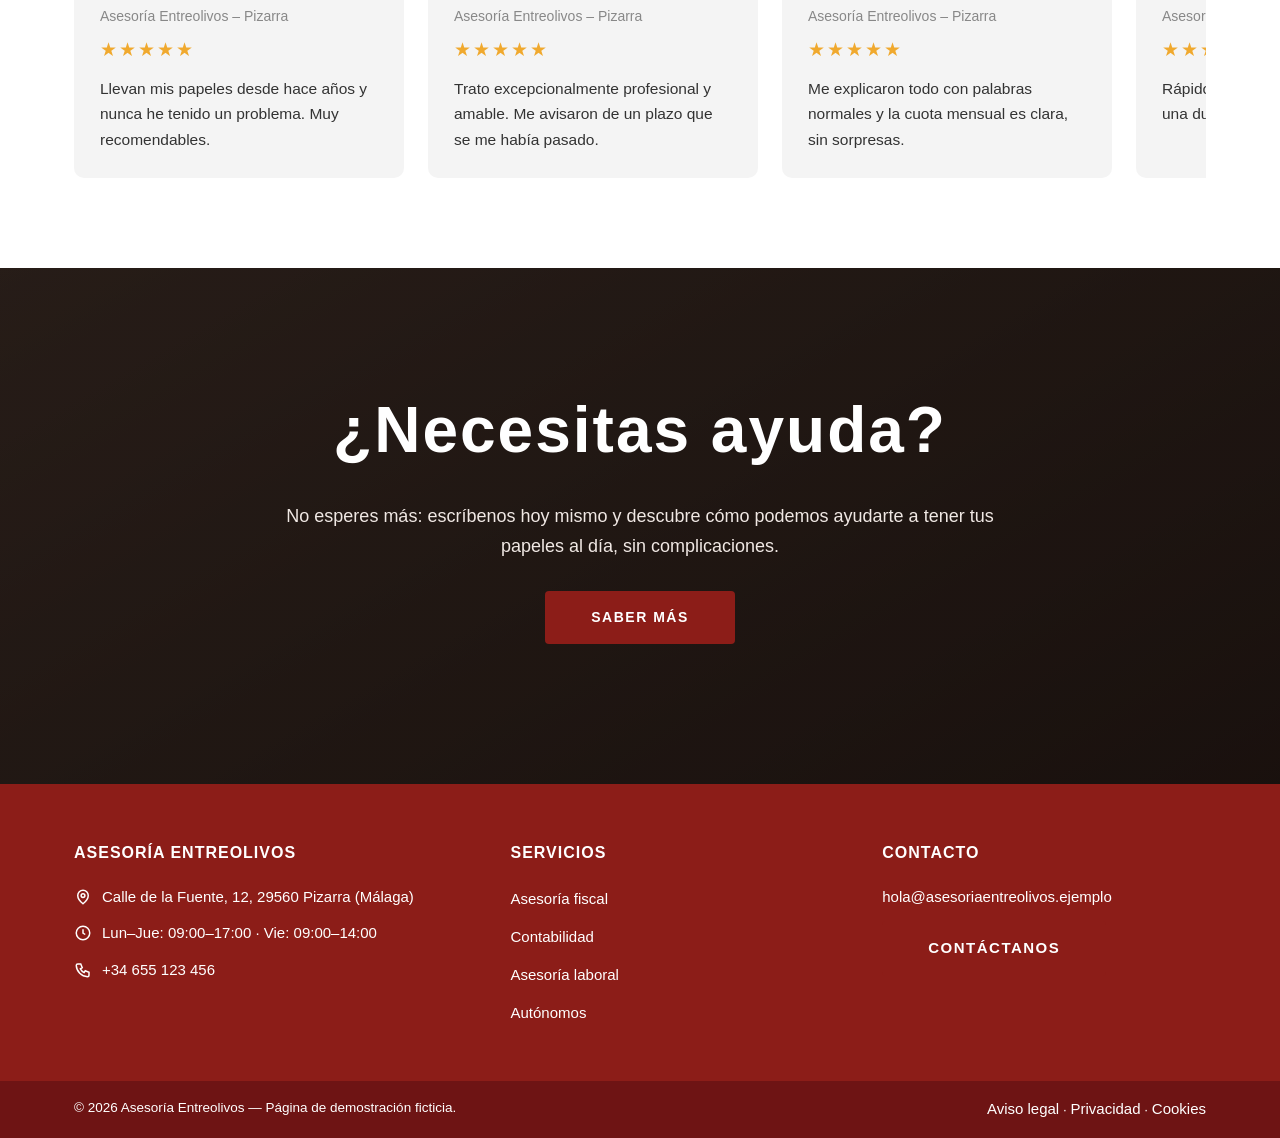
==== commit 023b4d16: "Antes: réplica fiel del diseño granate tipo plantilla WordPress (modelo GF Asesores) - antes.html re" ====
--- a/antes.html
+++ b/antes.html
@@ -6,67 +6,81 @@
 <title>Asesoría Entreolivos — Asesoría fiscal, laboral y contable en Pizarra</title>
 <meta name="description" content="Asesoría Entreolivos: asesoría fiscal, laboral y contable para autónomos y pequeños negocios en Pizarra, Málaga. Página de demostración ficticia.">
 <meta name="robots" content="noindex, nofollow">
-<meta name="theme-color" content="#1f5fa8">
-<link rel="stylesheet" href="assets/css/antes.css?v=2">
+<meta name="theme-color" content="#8c1d18">
+<link rel="stylesheet" href="assets/css/antes.css?v=3">
 </head>
 <body>
 <!--
   PÁGINA DE DEMOSTRACIÓN FICTICIA.
-  Recrea el TIPO de plantilla WordPress desactualizada que tienen muchísimos
-  negocios (estructura inspirada en patrones genéricos del sector). No es la
-  web real de ningún negocio ni copia la identidad de ninguno.
-  Marca ficticia "Asesoría Entreolivos" con los mismos textos que la demo moderna.
+  Replica el DISEÑO de una típica web corporativa de asesoría hecha con
+  plantilla WordPress (el nivel que la mayoría de los negocios reconoce como
+  su web). La marca "Asesoría Entreolivos" es ficticia; no copia la identidad
+  de ningún negocio real. Textos: los de la demo moderna (negocio1).
 -->
-
-<div class="barra-superior">
-  <div class="contenedor barra-superior__int">
-    <span>+34 655 123 456 &nbsp;·&nbsp; hola@asesoriaentreolivos.ejemplo</span>
-    <span>Lun–Jue: 09:00–17:00 · Vie: 09:00–14:00</span>
-  </div>
-</div>
 
 <header class="cabecera">
   <div class="contenedor cabecera__int">
     <a class="logo" href="#">Asesoría <strong>Entreolivos</strong></a>
-    <div class="cabecera__acciones">
-      <a class="btn btn--azul" href="#">Contáctanos</a>
-      <button class="btn-menu" type="button" aria-label="Menú">Menú</button>
-    </div>
+    <nav class="menu" aria-label="Menú principal">
+      <a href="#">Inicio</a>
+      <a href="#">Servicios</a>
+      <a href="#">Quiénes somos</a>
+      <a href="#">Noticias</a>
+      <a href="#">Contacto</a>
+    </nav>
   </div>
 </header>
 
 <main>
   <section class="heroe">
-    <div class="contenedor">
-      <p class="etiqueta">Asesoría en Pizarra, Málaga</p>
-      <h1>Quienes somos</h1>
-      <p class="heroe__texto">Asesoría Entreolivos nació en 2009 en Pizarra, entre olivares — de ahí el nombre. Somos un equipo pequeño: Carmen Ruiz, economista, y Pablo Moreno, graduado social. Atendemos a autónomos, comercios y pequeñas empresas del Valle del Guadalhorce que quieren tener sus obligaciones al día sin perderse en papeleo. Somos una asesoría pequeña de Pizarra, en el Valle del Guadalhorce. Llevamos la parte fiscal, laboral y contable de autónomos y pequeños negocios de la zona, con trato directo y palabras claras.</p>
-      <p class="heroe__botones">
-        <a class="btn btn--azul" href="#">Saber más</a>
-        <a class="btn btn--linea" href="#">Saber más</a>
-      </p>
-    </div>
-  </section>
-
-  <section class="cajas">
-    <div class="contenedor cajas__grid">
-      <div class="caja">
-        <span class="caja__icono" aria-hidden="true">1</span>
+    <div class="heroe__contenido contenedor">
+      <h1>Asesoría Entreolivos</h1>
+      <p class="heroe__sub">Asesoría fiscal, laboral y contable en Pizarra, Málaga</p>
+    </div>
+    <p class="heroe__cta"><a class="btn btn--granate" href="#">Contáctanos</a></p>
+  </section>
+
+  <section class="quienes">
+    <div class="contenedor quienes__grid">
+      <div>
+        <h2 class="titulo">Quienes somos</h2>
+        <p class="subtitulo-cursiva">Asesoría en Pizarra, entre olivares, desde 2009</p>
+        <p>Asesoría Entreolivos nació en 2009 en Pizarra, entre olivares — de ahí el nombre. Somos un equipo pequeño: <strong>Carmen Ruiz</strong>, economista, y <strong>Pablo Moreno</strong>, graduado social. Atendemos a autónomos, comercios y pequeñas empresas del Valle del Guadalhorce que quieren tener sus obligaciones al día sin perderse en papeleo.</p>
+        <p>Somos una asesoría pequeña de Pizarra, en el Valle del Guadalhorce. Llevamos la parte <strong>fiscal, laboral y contable</strong> de autónomos y pequeños negocios de la zona, con trato directo y palabras claras.</p>
+        <ul class="checks">
+          <li>Te explicamos todo con palabras normales.</li>
+          <li>Una sola persona lleva tu caso de principio a fin.</li>
+          <li>Te avisamos de cada plazo con tiempo de sobra.</li>
+        </ul>
+        <p><a class="btn btn--granate" href="#">Saber más</a></p>
+      </div>
+      <div>
+        <div class="marco-foto marco-foto--der">
+          <div class="foto foto--oficina" role="img" aria-label="Nuestra oficina en Pizarra"></div>
+        </div>
+      </div>
+    </div>
+  </section>
+
+  <section class="rasgos">
+    <div class="contenedor rasgos__grid">
+      <div class="rasgo">
+        <svg viewBox="0 0 48 48" fill="none" stroke="#8c1d18" stroke-width="2" aria-hidden="true"><circle cx="18" cy="16" r="7"/><path d="M6 40c0-8 6-13 12-13s12 5 12 13"/><rect x="30" y="24" width="12" height="9" rx="1"/><path d="M30 24v-3a3 3 0 0 1 3-3h6a3 3 0 0 1 3 3v3M36 24v9"/></svg>
         <h3>Hablamos tu idioma</h3>
         <p>Nada de tecnicismos: te contamos lo que tienes que hacer y por qué, en palabras normales.</p>
       </div>
-      <div class="caja">
-        <span class="caja__icono" aria-hidden="true">2</span>
+      <div class="rasgo">
+        <svg viewBox="0 0 48 48" fill="none" stroke="#8c1d18" stroke-width="2" aria-hidden="true"><circle cx="20" cy="20" r="11"/><path d="M28 28l10 10"/><circle cx="20" cy="20" r="4"/><path d="M33 8h8v8M41 8l-9 9"/></svg>
         <h3>Te avisamos a tiempo</h3>
         <p>Llevamos tus plazos por ti y te avisamos con margen, para que nada te pille por sorpresa.</p>
       </div>
-      <div class="caja">
-        <span class="caja__icono" aria-hidden="true">3</span>
+      <div class="rasgo">
+        <svg viewBox="0 0 48 48" fill="none" stroke="#8c1d18" stroke-width="2" aria-hidden="true"><path d="M24 4a14 14 0 0 1 14 14c0 10-14 26-14 26S10 28 10 18A14 14 0 0 1 24 4z"/><circle cx="24" cy="18" r="5"/></svg>
         <h3>Cerca de ti</h3>
         <p>Estamos en Pizarra, a un paseo. Y si lo prefieres, lo resolvemos por teléfono o por WhatsApp.</p>
       </div>
-      <div class="caja">
-        <span class="caja__icono" aria-hidden="true">4</span>
+      <div class="rasgo">
+        <svg viewBox="0 0 48 48" fill="none" stroke="#8c1d18" stroke-width="2" aria-hidden="true"><path d="M24 4l16 6v12c0 10-7 18-16 22C15 40 8 32 8 22V10z"/><path d="M17 23l5 5 9-10"/></svg>
         <h3>Todo en orden</h3>
         <p>Fiscal, laboral y contable bajo el mismo techo: no tienes que coordinar a nadie.</p>
       </div>
@@ -74,89 +88,142 @@
   </section>
 
   <section class="cifras">
-    <div class="contenedor cifras__grid">
-      <div class="cifra"><span class="cifra__num">+15</span><span class="cifra__txt">Años de oficio</span></div>
-      <div class="cifra"><span class="cifra__num">3</span><span class="cifra__txt">Áreas cuidadas: fiscal, laboral y contable</span></div>
-      <div class="cifra"><span class="cifra__num">1</span><span class="cifra__txt">Persona de contacto para tu caso</span></div>
-      <div class="cifra"><span class="cifra__num">2009</span><span class="cifra__txt">En Pizarra desde entonces</span></div>
+    <div class="contenedor">
+      <p class="cifras__etiqueta">Nuestros números</p>
+      <div class="cifras__grid">
+        <div class="cifra">
+          <span class="cifra__num">100%</span>
+          <span class="cifra__titulo">Plazos avisados a tiempo</span>
+          <p>Llevamos tus plazos por ti y te avisamos con margen, para que nada te pille por sorpresa.</p>
+          <span class="barra"><span style="width:100%">100%</span></span>
+        </div>
+        <div class="cifra">
+          <span class="cifra__num">+15</span>
+          <span class="cifra__titulo">Años de oficio</span>
+          <p>Quince años resolviendo papeleo para que otros puedan dedicarse a lo suyo.</p>
+          <span class="barra"><span style="width:100%">15</span></span>
+        </div>
+        <div class="cifra">
+          <span class="cifra__num">1</span>
+          <span class="cifra__titulo">Persona de contacto</span>
+          <p>Hablas siempre con la misma persona, que conoce tu caso de verdad.</p>
+          <span class="barra"><span style="width:100%">1</span></span>
+        </div>
+      </div>
     </div>
   </section>
 
   <section class="servicios">
     <div class="contenedor">
-      <h2>Servicios</h2>
-      <p class="seccion__intro">Todo lo que un pequeño negocio necesita tener al día, explicado sin tecnicismos y con una cuota mensual clara.</p>
-      <ul class="servicios__lista">
-        <li><strong>Asesoría fiscal.</strong> Tus impuestos presentados a tiempo y bien calculados: IVA, renta, retenciones y todo lo que te toque.</li>
-        <li><strong>Contabilidad.</strong> Tus cuentas claras y al día, para que sepas en todo momento cómo va tu negocio.</li>
-        <li><strong>Asesoría laboral.</strong> Contratos, nóminas y seguros sociales de tu equipo, sin que tengas que pensar en ello.</li>
-        <li><strong>Autónomos.</strong> Alta, cuota, facturas y trimestres: te acompañamos desde el primer día de tu actividad.</li>
-        <li><strong>Trámites y gestiones.</strong> Gestiones con Tráfico, certificados digitales, ayudas y subvenciones: el papeleo que nadie quiere hacer.</li>
-        <li><strong>Acompañamiento.</strong> Tus dudas por teléfono o WhatsApp cuando te surjan, sin pedir cita ni esperar días.</li>
-      </ul>
+      <h2 class="titulo titulo--centrado">Servicios</h2>
+      <p class="servicios__intro">Todo lo que un pequeño negocio necesita tener al día, explicado sin tecnicismos y con una cuota mensual clara.</p>
+      <div class="servicios__grid">
+        <div class="servicio">
+          <span class="servicio__icono" aria-hidden="true"><svg viewBox="0 0 24 24" fill="#8c1d18"><path d="M19 4H5a2 2 0 0 0-2 2v12a2 2 0 0 0 2 2h14a2 2 0 0 0 2-2V6a2 2 0 0 0-2-2zm-9 4H7v3h3V8zm0 5H7v3h3v-3zm5-5h-3v3h3V8zm0 5h-3v3h3v-3z"/></svg></span>
+          <div><h3>Asesoría fiscal</h3><p>Tus impuestos presentados a tiempo y bien calculados: IVA, renta, retenciones y todo lo que te toque.</p></div>
+        </div>
+        <div class="servicio">
+          <span class="servicio__icono" aria-hidden="true"><svg viewBox="0 0 24 24" fill="#8c1d18"><path d="M4 4h16v12H4zM4 18h16v2H4zm2-8h4v4H6z" opacity=".9"/><path d="M2 20h20v2H2z"/></svg></span>
+          <div><h3>Contabilidad</h3><p>Tus cuentas claras y al día, para que sepas en todo momento cómo va tu negocio.</p></div>
+        </div>
+        <div class="servicio">
+          <span class="servicio__icono" aria-hidden="true"><svg viewBox="0 0 24 24" fill="#8c1d18"><path d="M12 2l8 3v6c0 5-3.5 9.3-8 11-4.5-1.7-8-6-8-11V5z"/></svg></span>
+          <div><h3>Asesoría laboral</h3><p>Contratos, nóminas y seguros sociales de tu equipo, sin que tengas que pensar en ello.</p></div>
+        </div>
+        <div class="servicio">
+          <span class="servicio__icono" aria-hidden="true"><svg viewBox="0 0 24 24" fill="#8c1d18"><path d="M12 3v10m0 0l-4-4m4 4l4-4M4 17v2a2 2 0 0 0 2 2h12a2 2 0 0 0 2-2v-2" stroke="#8c1d18" stroke-width="2.4" fill="none" stroke-linecap="round" stroke-linejoin="round"/></svg></span>
+          <div><h3>Autónomos</h3><p>Alta, cuota, facturas y trimestres: te acompañamos desde el primer día de tu actividad.</p></div>
+        </div>
+        <div class="servicio">
+          <span class="servicio__icono" aria-hidden="true"><svg viewBox="0 0 24 24" fill="#8c1d18"><path d="M20 6H4a2 2 0 0 0-2 2v8a2 2 0 0 0 2 2h16a2 2 0 0 0 2-2V8a2 2 0 0 0-2-2zm-9 2H7v2h4V8zm6 0h-4v2h4V8zM7 13v2h10v-2z"/></svg></span>
+          <div><h3>Trámites y gestiones</h3><p>Gestiones con Tráfico, certificados digitales, ayudas y subvenciones: el papeleo que nadie quiere hacer.</p></div>
+        </div>
+        <div class="servicio">
+          <span class="servicio__icono" aria-hidden="true"><svg viewBox="0 0 24 24" fill="#8c1d18"><path d="M12 2L2 8l10 6 10-6zm-10 9l10 6 10-6v5l-10 6L2 16z"/></svg></span>
+          <div><h3>Acompañamiento</h3><p>Tus dudas por teléfono o WhatsApp cuando te surjan, sin pedir cita ni esperar días.</p></div>
+        </div>
+      </div>
     </div>
   </section>
 
   <section class="equipo">
-    <div class="contenedor">
-      <h2>Nuestro equipo</h2>
-      <p>Empezamos en 2009 con una mesa, dos sillas y una idea clara: explicar los impuestos en palabras normales y avisar a cada cliente antes de que venza un plazo. Hoy, Carmen y Pablo siguen atendiendo cada caso personalmente, como el primer día.</p>
-      <div class="equipo__grid">
-        <div class="persona"><strong>Carmen Ruiz</strong><span>Economista</span></div>
-        <div class="persona"><strong>Pablo Moreno</strong><span>Graduado social</span></div>
-      </div>
-      <p><a class="btn btn--azul" href="#">Saber más</a></p>
+    <div class="contenedor equipo__grid">
+      <div>
+        <div class="marco-foto marco-foto--izq">
+          <div class="foto foto--equipo" role="img" aria-label="Nuestro equipo en la oficina"></div>
+        </div>
+      </div>
+      <div>
+        <h2 class="titulo">Nuestro equipo</h2>
+        <p>Empezamos en 2009 con una mesa, dos sillas y una idea clara: explicar los impuestos en palabras normales y avisar a cada cliente antes de que venza un plazo. Hoy seguimos atendiendo cada caso personalmente, como el primer día.</p>
+        <ul class="checks">
+          <li>Carmen Ruiz, economista.</li>
+          <li>Pablo Moreno, graduado social.</li>
+          <li>Trato directo, sin intermediarios.</li>
+        </ul>
+        <p><a class="btn btn--granate" href="#">Saber más</a></p>
+      </div>
     </div>
   </section>
 
   <section class="noticias">
-    <div class="contenedor">
-      <h2>Noticias</h2>
-      <p class="seccion__intro">Los impuestos y las normas laborales cambian a menudo. Aquí te contamos, en palabras normales, lo que de verdad te afecta.</p>
-      <div class="noticias__grid">
-        <article class="noticia">
-          <span class="noticia__fecha">14 de enero de 2026</span>
-          <h3>La cuota de autónomos: lo que tienes que saber este año</h3>
-          <p>Un repaso claro a los tramos y a lo que cambia para tu cuota este año, sin tecnicismos...</p>
-          <a class="leer-mas" href="#">Leer más</a>
-        </article>
-        <article class="noticia">
-          <span class="noticia__fecha">3 de diciembre de 2025</span>
-          <h3>Cómo organizar tus facturas sin volverte loco</h3>
-          <p>Un sistema sencillo para tener las facturas localizadas cuando las necesites...</p>
-          <a class="leer-mas" href="#">Leer más</a>
-        </article>
-        <article class="noticia">
-          <span class="noticia__fecha">20 de noviembre de 2025</span>
-          <h3>El calendario fiscal del trimestre, explicado en cinco minutos</h3>
-          <p>Las fechas que de verdad importan este trimestre y qué tienes que preparar...</p>
-          <a class="leer-mas" href="#">Leer más</a>
-        </article>
-      </div>
-    </div>
-  </section>
-
-  <section class="oficina">
-    <div class="contenedor">
-      <h2>Nuestra oficina</h2>
-      <p>Estamos en el centro de Pizarra, en el Valle del Guadalhorce. Pásate a tomar un café y lo hablamos en persona.</p>
-      <p>Y si te pilla lejos, lo resolvemos por teléfono o por WhatsApp: la mitad de nuestros clientes casi no pisa la oficina.</p>
-      <p><strong>Calle de la Fuente, 12, 29560 Pizarra (Málaga)</strong><br>Horario: Lun–Jue: 09:00–17:00 · Vie: 09:00–14:00</p>
-    </div>
-  </section>
-
-  <section class="testimonios">
-    <div class="contenedor">
-      <h2>Lo que dicen nuestros clientes</h2>
-      <div class="testimonios__grid">
-        <blockquote>
-          <p>"Llevan mis papeles desde hace años y nunca he tenido un problema con Hacienda."</p>
-          <cite>— María G., autónoma en Pizarra</cite>
-        </blockquote>
-        <blockquote>
-          <p>"Profesionales y cercanos. Me avisaron de un plazo que se me había pasado por completo."</p>
-          <cite>— José A., comercio en Álora</cite>
-        </blockquote>
+    <div class="contenedor noticias__grid">
+      <div>
+        <h2 class="titulo">Noticias</h2>
+        <p>Los impuestos y las normas laborales cambian a menudo. Aquí te contamos, en palabras normales, lo que de verdad te afecta.</p>
+        <p>Visita nuestro apartado de noticias regularmente para no perderte ninguna actualización que pueda impactar a tu negocio. Tu tranquilidad es nuestra prioridad.</p>
+        <p><a class="btn btn--granate" href="#">Ver más</a></p>
+      </div>
+      <div class="noticias__cards">
+        <article class="tarjeta-blog"><div class="foto foto--blog1" role="img" aria-label=""></div><h3>La cuota de autónomos: lo que tienes que saber este año</h3></article>
+        <article class="tarjeta-blog"><div class="foto foto--blog2" role="img" aria-label=""></div><h3>Cómo organizar tus facturas sin volverte loco</h3></article>
+        <article class="tarjeta-blog"><div class="foto foto--blog3" role="img" aria-label=""></div><h3>El calendario fiscal del trimestre, explicado en cinco minutos</h3></article>
+        <article class="tarjeta-blog"><div class="foto foto--blog4" role="img" aria-label=""></div><h3>Renta 2026: las novedades que te afectan</h3></article>
+        <article class="tarjeta-blog"><div class="foto foto--blog5" role="img" aria-label=""></div><h3>Cómo darte de alta como autónomo paso a paso</h3></article>
+        <article class="tarjeta-blog"><div class="foto foto--blog6" role="img" aria-label=""></div><h3>Nóminas: lo que tu pequeña empresa debe saber</h3></article>
+      </div>
+    </div>
+  </section>
+
+  <section class="oficinas">
+    <div class="contenedor">
+      <h2 class="titulo titulo--centrado">Nuestras oficinas</h2>
+      <div class="oficinas__grid">
+        <article class="tarjeta-oficina"><div class="foto foto--ofi1" role="img" aria-label=""></div><h3>Oficina en Pizarra</h3></article>
+        <article class="tarjeta-oficina"><div class="foto foto--ofi2" role="img" aria-label=""></div><h3>Valle del Guadalhorce</h3></article>
+        <article class="tarjeta-oficina"><div class="foto foto--ofi3" role="img" aria-label=""></div><h3>También online</h3></article>
+      </div>
+    </div>
+  </section>
+
+  <section class="valoraciones">
+    <div class="contenedor">
+      <h2 class="titulo titulo--centrado">Las valoraciones de nuestros clientes</h2>
+      <div class="carrusel" tabindex="0" aria-label="Valoraciones de clientes">
+        <article class="valoracion">
+          <p class="valoracion__nombre">María G.</p>
+          <p class="valoracion__lugar">Asesoría Entreolivos – Pizarra</p>
+          <p class="estrellas" aria-label="5 de 5 estrellas">★★★★★</p>
+          <p>Llevan mis papeles desde hace años y nunca he tenido un problema. Muy recomendables.</p>
+        </article>
+        <article class="valoracion">
+          <p class="valoracion__nombre">José A.</p>
+          <p class="valoracion__lugar">Asesoría Entreolivos – Pizarra</p>
+          <p class="estrellas" aria-label="5 de 5 estrellas">★★★★★</p>
+          <p>Trato excepcionalmente profesional y amable. Me avisaron de un plazo que se me había pasado.</p>
+        </article>
+        <article class="valoracion">
+          <p class="valoracion__nombre">Lucía F.</p>
+          <p class="valoracion__lugar">Asesoría Entreolivos – Pizarra</p>
+          <p class="estrellas" aria-label="5 de 5 estrellas">★★★★★</p>
+          <p>Me explicaron todo con palabras normales y la cuota mensual es clara, sin sorpresas.</p>
+        </article>
+        <article class="valoracion">
+          <p class="valoracion__nombre">Andrés M.</p>
+          <p class="valoracion__lugar">Asesoría Entreolivos – Pizarra</p>
+          <p class="estrellas" aria-label="5 de 5 estrellas">★★★★★</p>
+          <p>Rápidos por WhatsApp cuando tengo una duda. Da gusto trabajar así.</p>
+        </article>
       </div>
     </div>
   </section>
@@ -165,33 +232,35 @@
     <div class="contenedor">
       <h2>¿Necesitas ayuda?</h2>
       <p>No esperes más: escríbenos hoy mismo y descubre cómo podemos ayudarte a tener tus papeles al día, sin complicaciones.</p>
-      <p><a class="btn btn--blanco" href="#">Contáctanos</a></p>
+      <p><a class="btn btn--granate" href="#">Saber más</a></p>
     </div>
   </section>
 </main>
 
 <footer class="pie">
   <div class="contenedor pie__grid">
-    <div>
-      <p class="logo logo--pie">Asesoría <strong>Entreolivos</strong></p>
-      <p>Asesoría fiscal, laboral y contable para autónomos y pequeños negocios del Valle del Guadalhorce.</p>
-    </div>
-    <div>
-      <h4>Enlaces</h4>
+    <div class="pie__col">
+      <h4>Asesoría Entreolivos</h4>
+      <p><svg viewBox="0 0 24 24" fill="none" stroke="#fff" stroke-width="2" aria-hidden="true"><path d="M12 21s-7-5.5-7-11a7 7 0 0 1 14 0c0 5.5-7 11-7 11z"/><circle cx="12" cy="10" r="2.5"/></svg> Calle de la Fuente, 12, 29560 Pizarra (Málaga)</p>
+      <p><svg viewBox="0 0 24 24" fill="none" stroke="#fff" stroke-width="2" aria-hidden="true"><circle cx="12" cy="12" r="9"/><path d="M12 7v5l3 2"/></svg> Lun–Jue: 09:00–17:00 · Vie: 09:00–14:00</p>
+      <p><svg viewBox="0 0 24 24" fill="none" stroke="#fff" stroke-width="2" aria-hidden="true"><path d="M5 4h4l2 5-2.5 1.5a12 12 0 0 0 5 5L15 13l5 2v4a2 2 0 0 1-2 2A16 16 0 0 1 3 6a2 2 0 0 1 2-2z"/></svg> +34 655 123 456</p>
+    </div>
+    <div class="pie__col">
+      <h4>Servicios</h4>
       <ul>
-        <li><a href="#">Inicio</a></li>
-        <li><a href="#">Quiénes somos</a></li>
-        <li><a href="#">Servicios</a></li>
-        <li><a href="#">Noticias</a></li>
-        <li><a href="#">Contacto</a></li>
+        <li><a href="#">Asesoría fiscal</a></li>
+        <li><a href="#">Contabilidad</a></li>
+        <li><a href="#">Asesoría laboral</a></li>
+        <li><a href="#">Autónomos</a></li>
       </ul>
     </div>
-    <div>
+    <div class="pie__col">
       <h4>Contacto</h4>
-      <p>Calle de la Fuente, 12<br>29560 Pizarra (Málaga)<br>+34 655 123 456<br>hola@asesoriaentreolivos.ejemplo</p>
+      <p>hola@asesoriaentreolivos.ejemplo</p>
+      <p><a class="btn btn--granate" href="#">Contáctanos</a></p>
     </div>
   </div>
-  <div class="pie__barra">
+  <div class="pie__legal">
     <div class="contenedor">
       <span>© 2026 Asesoría Entreolivos — Página de demostración ficticia.</span>
       <span><a href="#">Aviso legal</a> · <a href="#">Privacidad</a> · <a href="#">Cookies</a></span>
--- a/assets/css/antes.css
+++ b/assets/css/antes.css
@@ -1,171 +1,263 @@
-/* antes.css — estética de TÍPICA PLANTILLA WORDPRESS corporativa desactualizada
-   (~2016): azul corporativo, titulares en mayúsculas, botones "Saber más" por
-   todas partes, aire impersonal. Deliberadamente "la web que ya tienen".
-   Página de demostración ficticia — NO reutilizar en nada real. */
-
-* { box-sizing: border-box; }
-
-body {
-  font-family: "Segoe UI", Roboto, "Helvetica Neue", Arial, sans-serif;
-  font-size: 15px;
-  line-height: 1.7;
-  color: #444;
-  background: #fff;
-  margin: 0;
-}
-
-.contenedor { max-width: 1100px; margin: 0 auto; padding: 0 24px; }
-
-h1, h2, h3, h4 {
-  color: #16324f;
-  text-transform: uppercase;
-  letter-spacing: 1px;
-  line-height: 1.3;
-}
-h2 { font-size: 30px; text-align: center; margin: 0 0 12px; }
-.seccion__intro { text-align: center; max-width: 760px; margin: 0 auto 40px; color: #666; }
-
-a { color: #1f5fa8; }
-
-/* Botones de plantilla */
-.btn {
-  display: inline-block;
-  padding: 12px 30px;
-  font-size: 13px;
-  font-weight: 700;
-  text-transform: uppercase;
-  letter-spacing: 1px;
-  text-decoration: none;
-  border-radius: 3px;
-  border: 2px solid transparent;
-}
-.btn--azul { background: #1f5fa8; color: #fff; }
-.btn--azul:hover { background: #174a84; color: #fff; }
-.btn--linea { border-color: #1f5fa8; color: #1f5fa8; background: #fff; }
-.btn--linea:hover { background: #1f5fa8; color: #fff; }
-.btn--blanco { background: #fff; color: #1f5fa8; }
-.btn--blanco:hover { background: #e8eef5; color: #1f5fa8; }
-
-/* Barra superior */
-.barra-superior { background: #16324f; color: #b9c9da; font-size: 13px; }
-.barra-superior__int {
-  display: flex; justify-content: space-between; gap: 16px;
-  padding-top: 8px; padding-bottom: 8px;
-}
-
-/* Cabecera */
-.cabecera { background: #fff; border-bottom: 1px solid #e2e6ea; position: sticky; top: 0; z-index: 10; }
-.cabecera__int { display: flex; align-items: center; justify-content: space-between; padding-top: 14px; padding-bottom: 14px; }
-.logo { font-size: 24px; color: #16324f; text-decoration: none; font-weight: 300; }
-.logo strong { font-weight: 800; }
-.cabecera__acciones { display: flex; align-items: center; gap: 12px; }
-.btn-menu {
-  background: #16324f; color: #fff; border: 0; border-radius: 3px;
-  padding: 12px 22px; font-size: 13px; font-weight: 700;
-  text-transform: uppercase; letter-spacing: 1px; cursor: pointer;
-}
-
-/* Héroe */
-.heroe { background: #eef2f6; padding: 72px 0; text-align: center; }
-.etiqueta {
-  display: inline-block; font-size: 13px; font-weight: 700;
-  text-transform: uppercase; letter-spacing: 2px; color: #1f5fa8;
-  margin: 0 0 12px;
-}
-.heroe h1 { font-size: 44px; margin: 0 0 20px; }
-.heroe__texto { max-width: 860px; margin: 0 auto 30px; font-size: 16px; color: #555; }
-.heroe__botones { display: flex; gap: 14px; justify-content: center; margin: 0; }
-
-/* Cajas de características */
-.cajas { padding: 72px 0; }
-.cajas__grid { display: grid; grid-template-columns: repeat(4, 1fr); gap: 24px; }
-.caja {
-  background: #fff; border: 1px solid #e2e6ea; border-radius: 4px;
-  padding: 32px 24px; text-align: center;
-  box-shadow: 0 2px 6px rgba(22, 50, 79, .06);
-}
-.caja__icono {
-  display: inline-flex; align-items: center; justify-content: center;
-  width: 56px; height: 56px; border-radius: 50%;
-  background: #1f5fa8; color: #fff; font-size: 22px; font-weight: 700;
-  margin-bottom: 16px;
-}
-.caja h3 { font-size: 17px; margin: 0 0 10px; }
-.caja p { font-size: 14px; color: #666; margin: 0; }
-
-/* Cifras */
-.cifras { background: #16324f; color: #fff; padding: 56px 0; }
-.cifras__grid { display: grid; grid-template-columns: repeat(4, 1fr); gap: 24px; text-align: center; }
-.cifra__num { display: block; font-size: 46px; font-weight: 800; color: #fff; line-height: 1.1; }
-.cifra__txt { display: block; font-size: 13px; text-transform: uppercase; letter-spacing: 1px; color: #b9c9da; margin-top: 8px; }
-
-/* Servicios */
-.servicios { padding: 72px 0; background: #f7f9fb; }
-.servicios__lista { list-style: none; margin: 0; padding: 0; display: grid; grid-template-columns: 1fr 1fr; gap: 18px 40px; }
-.servicios__lista li {
-  background: #fff; border: 1px solid #e2e6ea; border-left: 4px solid #1f5fa8;
-  border-radius: 3px; padding: 18px 22px; font-size: 14px; color: #555;
-}
-.servicios__lista strong { color: #16324f; }
-
-/* Equipo */
-.equipo { padding: 72px 0; text-align: center; }
-.equipo p { max-width: 760px; margin-left: auto; margin-right: auto; }
-.equipo__grid { display: flex; gap: 24px; justify-content: center; margin: 32px 0; }
-.persona {
-  background: #f7f9fb; border: 1px solid #e2e6ea; border-radius: 4px;
-  padding: 28px 48px;
-}
-.persona strong { display: block; font-size: 18px; color: #16324f; }
-.persona span { font-size: 14px; color: #1f5fa8; text-transform: uppercase; letter-spacing: 1px; font-size: 12px; }
-
-/* Noticias */
-.noticias { padding: 72px 0; background: #f7f9fb; }
-.noticias__grid { display: grid; grid-template-columns: repeat(3, 1fr); gap: 24px; }
-.noticia { background: #fff; border: 1px solid #e2e6ea; border-radius: 4px; padding: 28px 24px; }
-.noticia__fecha {
-  display: inline-block; font-size: 12px; font-weight: 700; color: #fff;
-  background: #1f5fa8; padding: 4px 12px; border-radius: 3px;
-  text-transform: uppercase; letter-spacing: 1px; margin-bottom: 12px;
-}
-.noticia h3 { font-size: 17px; text-transform: none; letter-spacing: 0; margin: 0 0 10px; }
-.noticia p { font-size: 14px; color: #666; }
-.leer-mas { font-size: 13px; font-weight: 700; text-transform: uppercase; letter-spacing: 1px; }
-
-/* Oficina */
-.oficina { padding: 72px 0; text-align: center; }
-.oficina p { max-width: 680px; margin-left: auto; margin-right: auto; }
-
-/* Testimonios */
-.testimonios { padding: 72px 0; background: #eef2f6; }
-.testimonios__grid { display: grid; grid-template-columns: 1fr 1fr; gap: 24px; margin-top: 32px; }
-.testimonios blockquote {
-  background: #fff; border: 1px solid #e2e6ea; border-radius: 4px;
-  margin: 0; padding: 28px;
-}
-.testimonios blockquote p { font-style: italic; color: #555; }
-.testimonios cite { font-style: normal; font-size: 13px; font-weight: 700; color: #1f5fa8; text-transform: uppercase; letter-spacing: 1px; }
-
-/* CTA final */
-.cta-final { background: #1f5fa8; color: #fff; text-align: center; padding: 72px 0; }
-.cta-final h2 { color: #fff; }
-.cta-final p { max-width: 640px; margin: 0 auto 28px; color: #d6e4f2; }
-
-/* Pie */
-.pie { background: #10253c; color: #b9c9da; font-size: 14px; }
-.pie__grid { display: grid; grid-template-columns: 1.4fr 1fr 1fr; gap: 40px; padding: 56px 0 40px; }
-.pie h4 { color: #fff; font-size: 14px; margin: 0 0 14px; }
-.pie ul { list-style: none; margin: 0; padding: 0; }
-.pie ul li { margin-bottom: 8px; }
-.pie a { color: #b9c9da; text-decoration: none; }
-.pie a:hover { color: #fff; }
-.logo--pie { color: #fff; }
-.pie__barra { border-top: 1px solid #1e3a58; font-size: 13px; }
-.pie__barra .contenedor { display: flex; justify-content: space-between; gap: 16px; padding-top: 18px; padding-bottom: 18px; }
-
-@media (max-width: 860px) {
-  .cajas__grid, .cifras__grid, .noticias__grid { grid-template-columns: 1fr 1fr; }
-  .servicios__lista { grid-template-columns: 1fr; }
-  .pie__grid { grid-template-columns: 1fr; }
-  .barra-superior__int span:last-child { display: none; }
-}
+/* ============================================================
+   ANTES — réplica del DISEÑO de una típica web corporativa de
+   asesoría hecha con plantilla WordPress (estética ~2015-2020).
+   Marca ficticia "Asesoría Entreolivos". Sin peticiones externas.
+   ============================================================ */
+:root{
+  --granate:#8c1d18;
+  --granate-osc:#6e1414;
+  --granate-claro:#a8322a;
+  --tinta:#333333;
+  --gris:#5a5a5a;
+  --gris-claro:#f4f4f4;
+  --dorado:#f0a92e;
+  --radio:4px;
+}
+*{box-sizing:border-box;margin:0;padding:0}
+html{scroll-behavior:smooth}
+body{
+  font-family:"Segoe UI",Roboto,"Helvetica Neue",Arial,sans-serif;
+  color:var(--tinta);background:#fff;line-height:1.65;font-size:17px;
+  padding-top:64px; /* cabecera fija */
+}
+img{max-width:100%}
+a{color:var(--granate)}
+.contenedor{max-width:1180px;margin:0 auto;padding:0 24px}
+
+/* ---------- Cabecera fija ---------- */
+.cabecera{
+  position:fixed;top:0;left:0;right:0;z-index:50;
+  background:var(--granate);
+  box-shadow:0 2px 8px rgba(0,0,0,.25);
+}
+.cabecera__int{display:flex;align-items:center;justify-content:space-between;height:64px}
+.logo{color:#fff;text-decoration:none;font-size:22px;letter-spacing:.5px}
+.logo strong{font-weight:800}
+.menu{display:flex;gap:28px}
+.menu a{
+  color:#fff;text-decoration:none;text-transform:uppercase;
+  font-size:13px;font-weight:700;letter-spacing:1px;
+}
+.menu a:hover{opacity:.8}
+
+/* ---------- Botones ---------- */
+.btn{
+  display:inline-block;background:var(--granate);color:#fff!important;
+  text-decoration:none;text-transform:uppercase;font-weight:700;
+  font-size:14px;letter-spacing:1.5px;padding:15px 46px;border-radius:var(--radio);
+}
+.btn:hover{background:var(--granate-osc)}
+
+/* ---------- Titulares ---------- */
+.titulo{
+  color:var(--granate);text-transform:uppercase;font-weight:800;
+  font-size:clamp(28px,4vw,40px);letter-spacing:.5px;margin-bottom:18px;
+}
+.titulo::after{
+  content:"";display:block;width:64px;height:3px;
+  background:var(--granate);margin-top:10px;
+}
+.titulo--centrado{text-align:center}
+.titulo--centrado::after{margin-left:auto;margin-right:auto}
+.subtitulo-cursiva{
+  color:var(--granate);font-style:italic;font-size:20px;margin-bottom:16px;
+}
+
+/* ---------- Checks ---------- */
+.checks{list-style:none;margin:20px 0}
+.checks li{position:relative;padding-left:32px;margin-bottom:12px}
+.checks li::before{
+  content:"✓";position:absolute;left:0;color:var(--granate);
+  font-weight:800;font-size:20px;line-height:1.3;
+}
+
+/* ---------- Fotos de demostración (CSS, sin peticiones) ---------- */
+.foto{min-height:220px}
+.foto--oficina{background:linear-gradient(160deg,#9aa3ab 0%,#7c858d 45%,#5c646b 100%)}
+.foto--equipo{background:linear-gradient(160deg,#b09a86 0%,#8a7361 50%,#6b5849 100%);min-height:340px}
+.foto--blog1{background:linear-gradient(150deg,#8d99a8,#5f6b7a)}
+.foto--blog2{background:linear-gradient(150deg,#a89a8d,#6f6257)}
+.foto--blog3{background:linear-gradient(150deg,#7d8f86,#4e5d55)}
+.foto--blog4{background:linear-gradient(150deg,#93889f,#5d5468)}
+.foto--blog5{background:linear-gradient(150deg,#a08e7d,#665844)}
+.foto--blog6{background:linear-gradient(150deg,#7f93a5,#49586a)}
+.foto--ofi1{background:linear-gradient(150deg,#9aa3ab,#5f6b75)}
+.foto--ofi2{background:linear-gradient(150deg,#a89a8d,#6b5f52)}
+.foto--ofi3{background:linear-gradient(150deg,#8b9aa8,#55616f)}
+.marco-foto{
+  background:#fff;padding:12px;box-shadow:0 12px 32px rgba(0,0,0,.20);
+}
+.marco-foto--der{transform:rotate(1.4deg)}
+.marco-foto--izq{transform:rotate(-1.4deg)}
+
+/* ---------- Héroe ---------- */
+.heroe{
+  position:relative;min-height:520px;display:flex;align-items:flex-end;
+  background:
+    linear-gradient(rgba(20,20,25,.45),rgba(20,20,25,.35)),
+    linear-gradient(165deg,#7e8a94 0%,#5a646d 40%,#3c434a 100%);
+}
+.heroe__contenido{padding-bottom:110px}
+.heroe h1{
+  color:#fff;font-size:clamp(40px,7vw,72px);font-weight:800;
+  letter-spacing:1px;text-shadow:0 2px 12px rgba(0,0,0,.5);
+}
+.heroe__sub{color:#fff;font-weight:300;font-size:clamp(18px,2.6vw,26px);margin-top:8px;text-shadow:0 1px 8px rgba(0,0,0,.5)}
+.heroe__cta{position:absolute;bottom:38px;left:0;right:0;text-align:center}
+
+/* ---------- Quiénes somos ---------- */
+.quienes{padding:84px 0}
+.quienes__grid{display:grid;grid-template-columns:1.05fr .95fr;gap:56px;align-items:start}
+.quienes p{margin-bottom:14px}
+
+/* ---------- Rasgos (4 cajitas) ---------- */
+.rasgos{padding:20px 0 84px}
+.rasgos__grid{display:grid;grid-template-columns:repeat(4,1fr);gap:40px}
+.rasgo{text-align:center}
+.rasgo svg{width:64px;height:64px;margin-bottom:14px}
+.rasgo h3{
+  color:var(--granate);text-transform:uppercase;font-size:17px;
+  letter-spacing:.5px;margin-bottom:10px;
+}
+.rasgo p{color:var(--gris);font-size:15.5px}
+
+/* ---------- Cifras ---------- */
+.cifras{
+  padding:70px 0;
+  background:
+    linear-gradient(rgba(255,255,255,.88),rgba(255,255,255,.88)),
+    linear-gradient(150deg,#cfd6dc 0%,#aeb8c0 50%,#8b959d 100%);
+}
+.cifras__etiqueta{
+  text-align:center;text-transform:uppercase;letter-spacing:3px;
+  color:var(--granate);font-size:13px;font-weight:700;margin-bottom:30px;
+}
+.cifras__grid{display:grid;grid-template-columns:repeat(3,1fr);gap:48px;text-align:center}
+.cifra__num{display:block;color:var(--granate);font-size:76px;font-weight:300;line-height:1}
+.cifra__titulo{
+  display:block;color:var(--granate);text-transform:uppercase;
+  font-weight:700;font-size:16px;letter-spacing:.5px;margin:12px 0;
+}
+.cifra p{color:#7a2a24;font-size:15.5px;margin-bottom:16px}
+.barra{
+  display:block;background:rgba(255,255,255,.9);border-radius:3px;
+  height:26px;overflow:hidden;box-shadow:inset 0 1px 3px rgba(0,0,0,.12);
+}
+.barra span{
+  display:flex;align-items:center;justify-content:flex-end;
+  height:100%;background:var(--granate);color:#fff;
+  font-size:12px;font-weight:700;padding-right:10px;
+}
+
+/* ---------- Servicios ---------- */
+.servicios{padding:84px 0}
+.servicios__intro{text-align:center;max-width:820px;margin:0 auto 48px;color:var(--gris)}
+.servicios__grid{display:grid;grid-template-columns:repeat(3,1fr);gap:44px 40px}
+.servicio{display:flex;gap:18px;align-items:flex-start}
+.servicio__icono{
+  flex:0 0 56px;width:56px;height:56px;background:var(--granate);
+  border-radius:6px;display:flex;align-items:center;justify-content:center;
+}
+.servicio__icono svg{width:32px;height:32px}
+.servicio h3{color:var(--granate);font-size:23px;font-weight:600;margin-bottom:8px}
+.servicio p{color:var(--gris);font-size:15.5px;text-align:justify}
+
+/* ---------- Equipo ---------- */
+.equipo{padding:84px 0;background:#fafafa}
+.equipo__grid{display:grid;grid-template-columns:1fr 1fr;gap:56px;align-items:start}
+.equipo p{margin-bottom:14px}
+
+/* ---------- Noticias ---------- */
+.noticias{padding:84px 0}
+.noticias__grid{display:grid;grid-template-columns:.9fr 1.1fr;gap:56px;align-items:start}
+.noticias p{margin-bottom:14px}
+.noticias__cards{display:grid;grid-template-columns:repeat(2,1fr);gap:18px}
+.tarjeta-blog{position:relative;overflow:hidden;border-radius:3px;min-height:190px;display:flex}
+.tarjeta-blog .foto{position:absolute;inset:0}
+.tarjeta-blog::after{
+  content:"";position:absolute;inset:0;
+  background:linear-gradient(rgba(0,0,0,.05) 30%,rgba(0,0,0,.72));
+}
+.tarjeta-blog h3{
+  position:relative;z-index:1;align-self:flex-end;color:#fff;
+  font-size:17px;font-weight:700;padding:14px;line-height:1.35;
+  max-height:5.4em;overflow:hidden;
+}
+
+/* ---------- Oficinas ---------- */
+.oficinas{padding:20px 0 84px}
+.oficinas__grid{display:grid;grid-template-columns:repeat(3,1fr);gap:24px;margin-top:40px}
+.tarjeta-oficina{position:relative;overflow:hidden;border-radius:3px;min-height:260px;display:flex}
+.tarjeta-oficina .foto{position:absolute;inset:0}
+.tarjeta-oficina::after{
+  content:"";position:absolute;inset:0;
+  background:linear-gradient(rgba(0,0,0,.05) 40%,rgba(0,0,0,.72));
+}
+.tarjeta-oficina h3{
+  position:relative;z-index:1;align-self:flex-end;color:#fff;
+  font-size:20px;font-weight:700;padding:16px;
+}
+
+/* ---------- Valoraciones ---------- */
+.valoraciones{padding:70px 0;background:#fff}
+.carrusel{
+  display:flex;gap:24px;overflow-x:auto;scroll-snap-type:x mandatory;
+  padding:10px 4px 20px;scrollbar-width:thin;
+}
+.valoracion{
+  flex:0 0 330px;scroll-snap-align:start;background:var(--gris-claro);
+  border-radius:10px;padding:26px;
+}
+.valoracion__nombre{font-weight:700;font-size:17px}
+.valoracion__lugar{color:#888;font-size:14px;margin-bottom:6px}
+.estrellas{color:var(--dorado);font-size:19px;letter-spacing:2px;margin-bottom:10px}
+.valoracion p:last-child{color:var(--tinta);font-size:15.5px}
+
+/* ---------- CTA final ---------- */
+.cta-final{
+  padding:110px 0;text-align:center;color:#fff;
+  background:
+    linear-gradient(rgba(25,15,12,.72),rgba(25,15,12,.72)),
+    linear-gradient(150deg,#4a3f36 0%,#2c2620 60%,#1a1512 100%);
+}
+.cta-final h2{
+  font-size:clamp(36px,6vw,64px);font-weight:800;letter-spacing:2px;
+  margin-bottom:18px;
+}
+.cta-final p{max-width:760px;margin:0 auto 30px;font-size:18px;color:#f0e8e4}
+
+/* ---------- Pie ---------- */
+.pie{background:var(--granate);color:#fff;padding:56px 0 0}
+.pie__grid{display:grid;grid-template-columns:1.2fr 1fr 1fr;gap:48px;padding-bottom:44px}
+.pie h4{color:#fff;text-transform:uppercase;letter-spacing:1px;margin-bottom:18px;font-size:16px}
+.pie p{margin-bottom:12px;font-size:15px;display:flex;gap:10px;align-items:flex-start}
+.pie p svg{flex:0 0 18px;width:18px;height:18px;margin-top:3px}
+.pie ul{list-style:none}
+.pie ul li{margin-bottom:10px}
+.pie a{color:#fff;text-decoration:none;font-size:15px}
+.pie a:hover{text-decoration:underline}
+.pie__legal{background:var(--granate-osc);padding:16px 0;font-size:13.5px}
+.pie__legal .contenedor{display:flex;justify-content:space-between;gap:16px;flex-wrap:wrap}
+
+/* ---------- Responsive ---------- */
+@media (max-width:980px){
+  .menu{gap:16px}
+  .menu a{font-size:11.5px}
+  .quienes__grid,.equipo__grid,.noticias__grid{grid-template-columns:1fr}
+  .rasgos__grid{grid-template-columns:repeat(2,1fr)}
+  .cifras__grid{grid-template-columns:1fr;gap:36px}
+  .servicios__grid{grid-template-columns:repeat(2,1fr)}
+  .oficinas__grid{grid-template-columns:1fr}
+  .pie__grid{grid-template-columns:1fr;gap:32px}
+}
+@media (max-width:640px){
+  body{padding-top:56px;font-size:16px}
+  .cabecera__int{height:56px}
+  .logo{font-size:18px}
+  .menu{display:none}
+  .heroe{min-height:420px}
+  .rasgos__grid{grid-template-columns:1fr}
+  .servicios__grid{grid-template-columns:1fr}
+  .noticias__cards{grid-template-columns:1fr}
+  .valoracion{flex-basis:82%}
+}
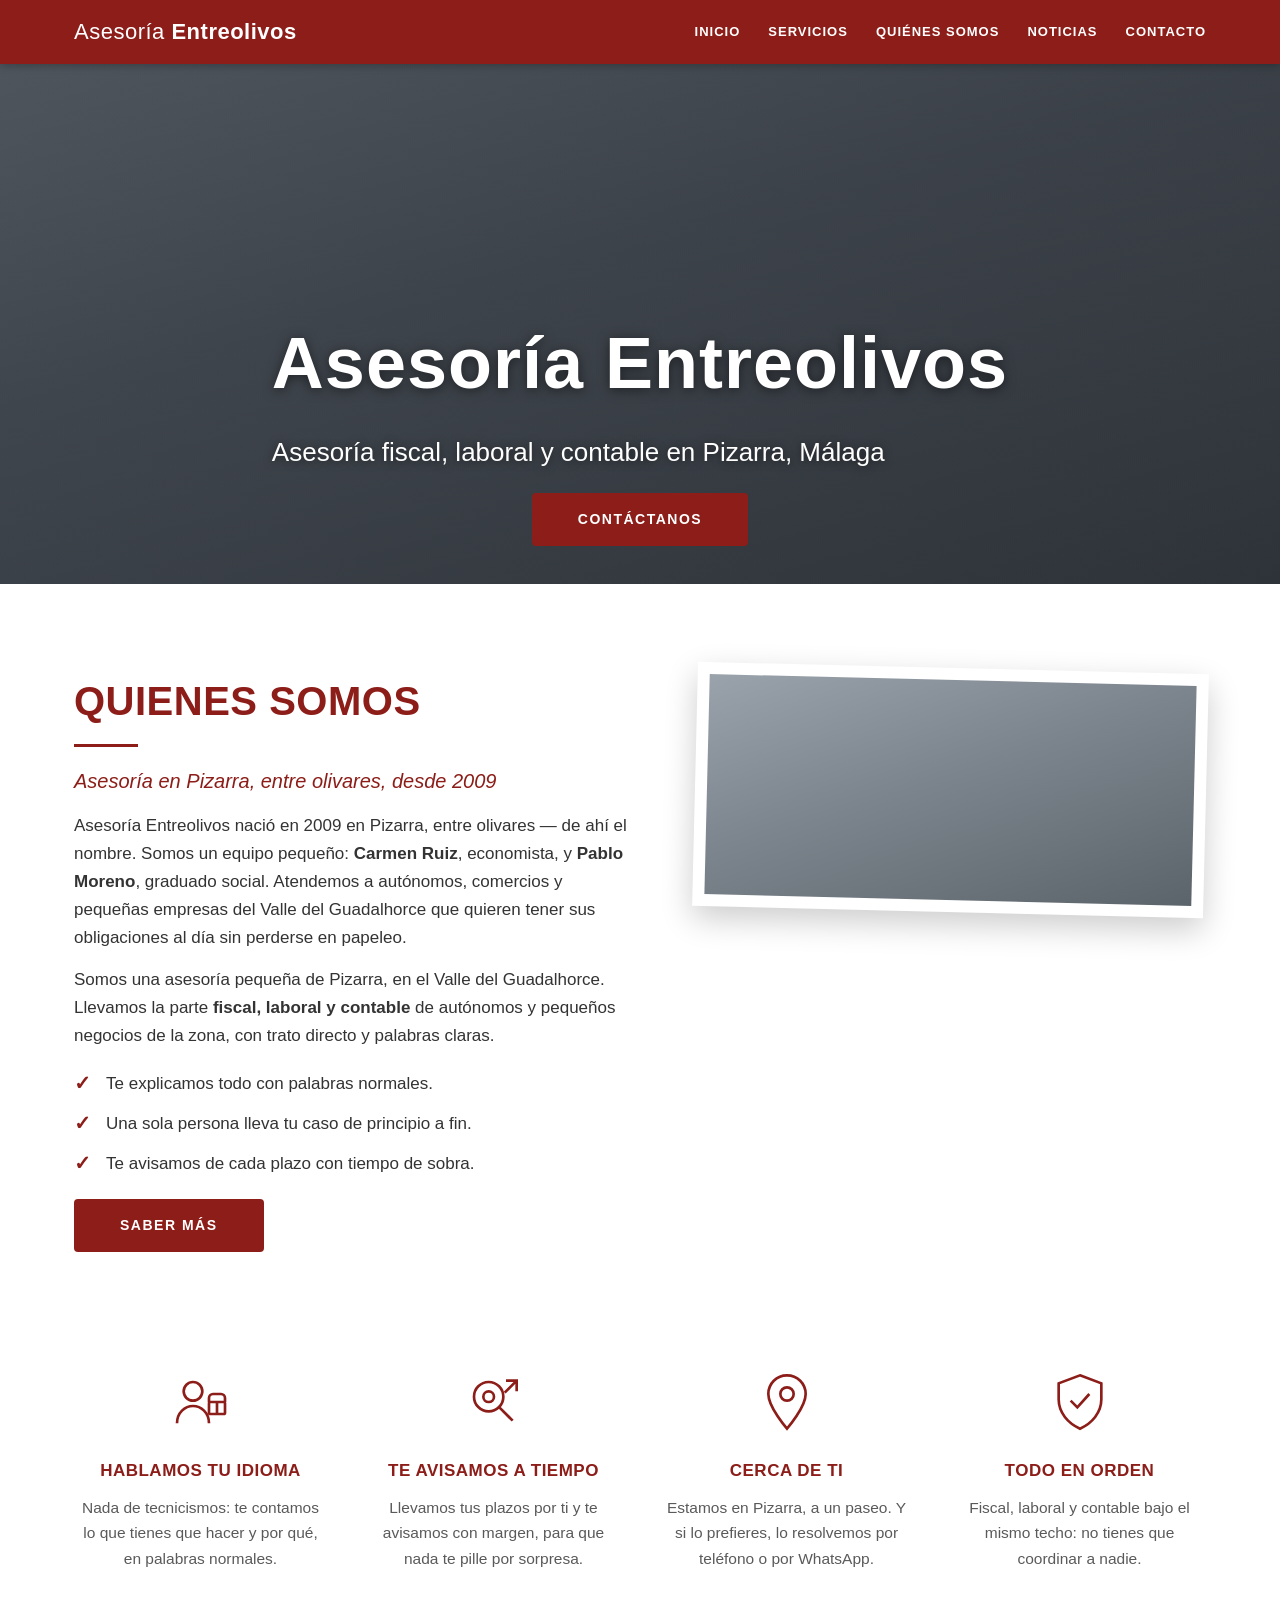
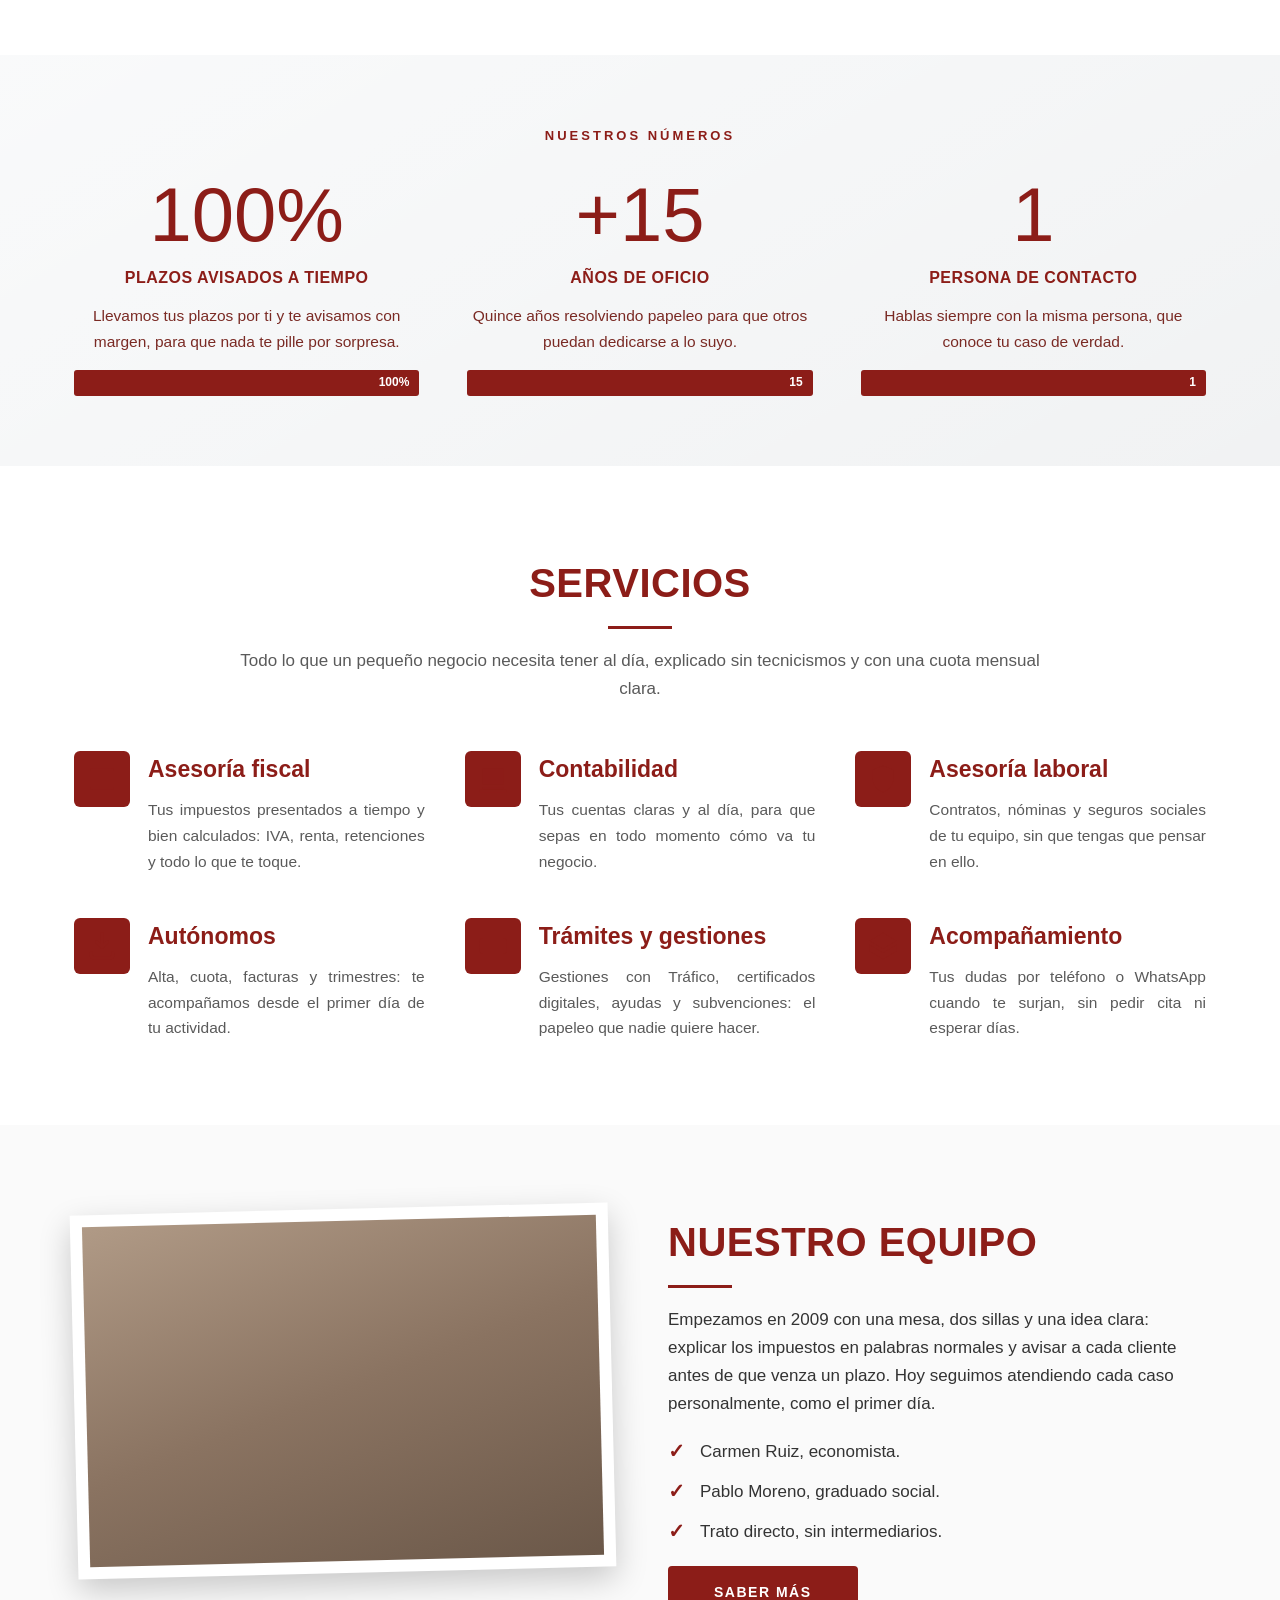
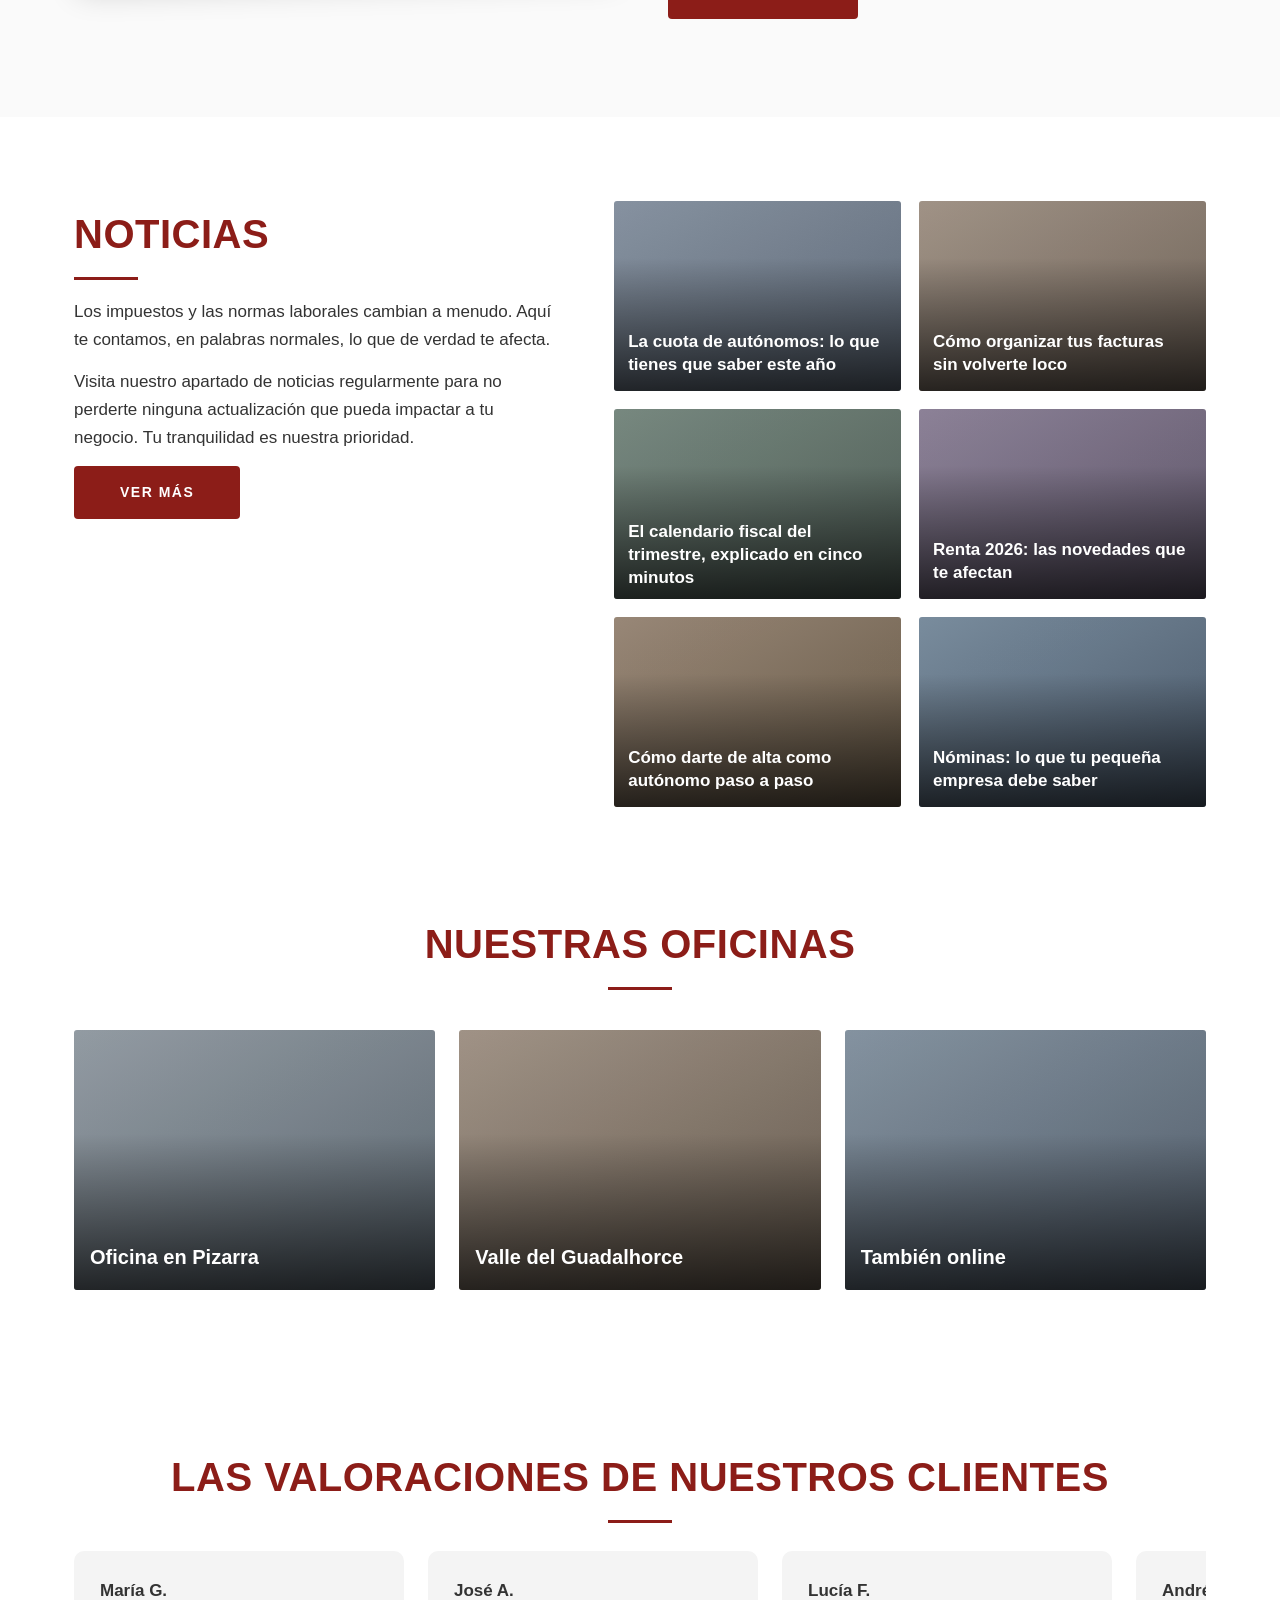
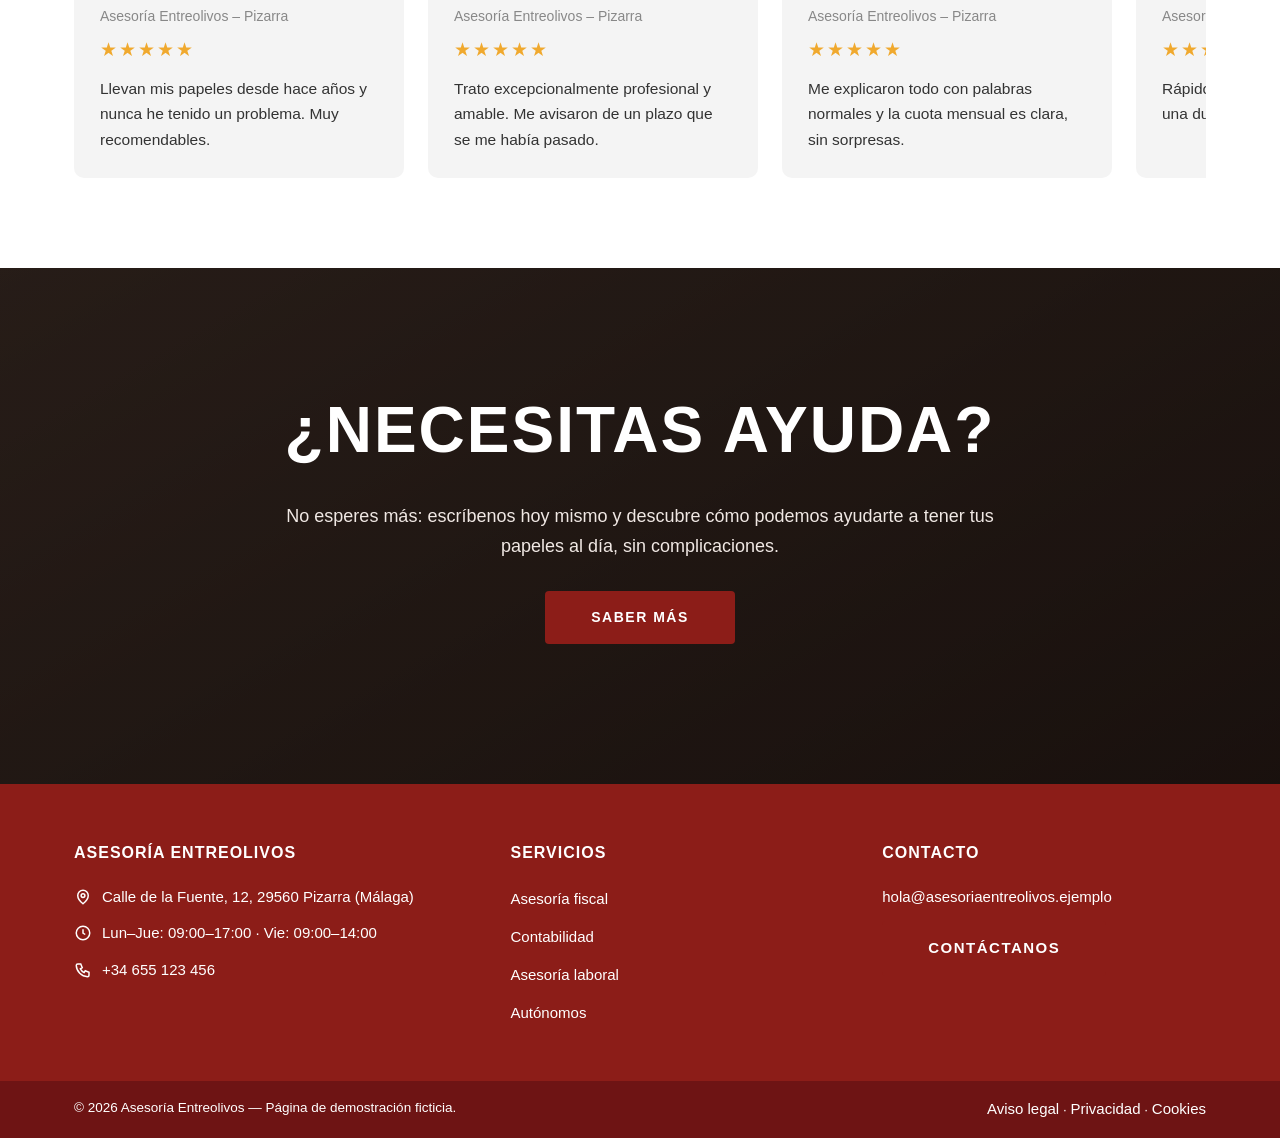
==== commit fe1c0861: "Antes: ajustar textos al modelo (Valoraciones en caja alta, CTA en mayúsculas)" ====
--- a/antes.html
+++ b/antes.html
@@ -198,7 +198,7 @@
 
   <section class="valoraciones">
     <div class="contenedor">
-      <h2 class="titulo titulo--centrado">Las valoraciones de nuestros clientes</h2>
+      <h2 class="titulo titulo--centrado">Las Valoraciones de Nuestros Clientes</h2>
       <div class="carrusel" tabindex="0" aria-label="Valoraciones de clientes">
         <article class="valoracion">
           <p class="valoracion__nombre">María G.</p>
--- a/assets/css/antes.css
+++ b/assets/css/antes.css
@@ -222,7 +222,7 @@
 }
 .cta-final h2{
   font-size:clamp(36px,6vw,64px);font-weight:800;letter-spacing:2px;
-  margin-bottom:18px;
+  margin-bottom:18px;text-transform:uppercase;
 }
 .cta-final p{max-width:760px;margin:0 auto 30px;font-size:18px;color:#f0e8e4}
 
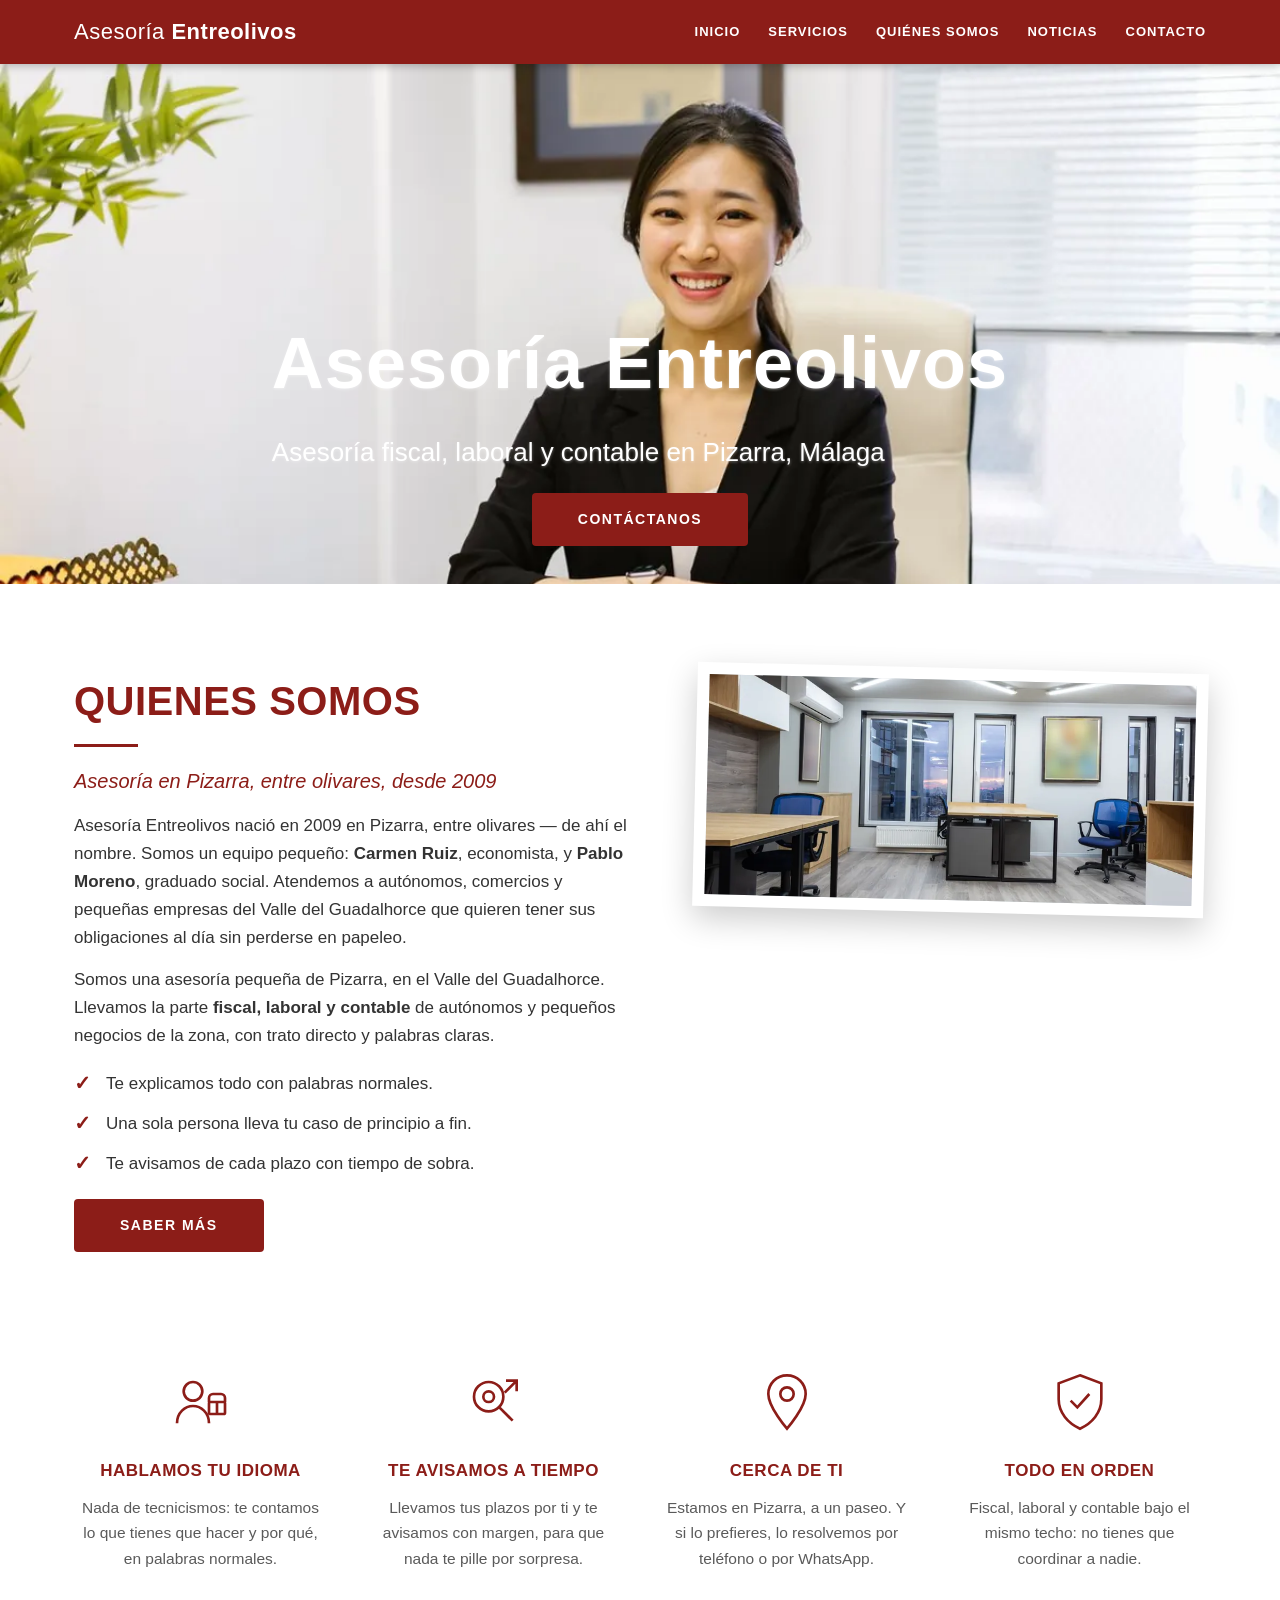
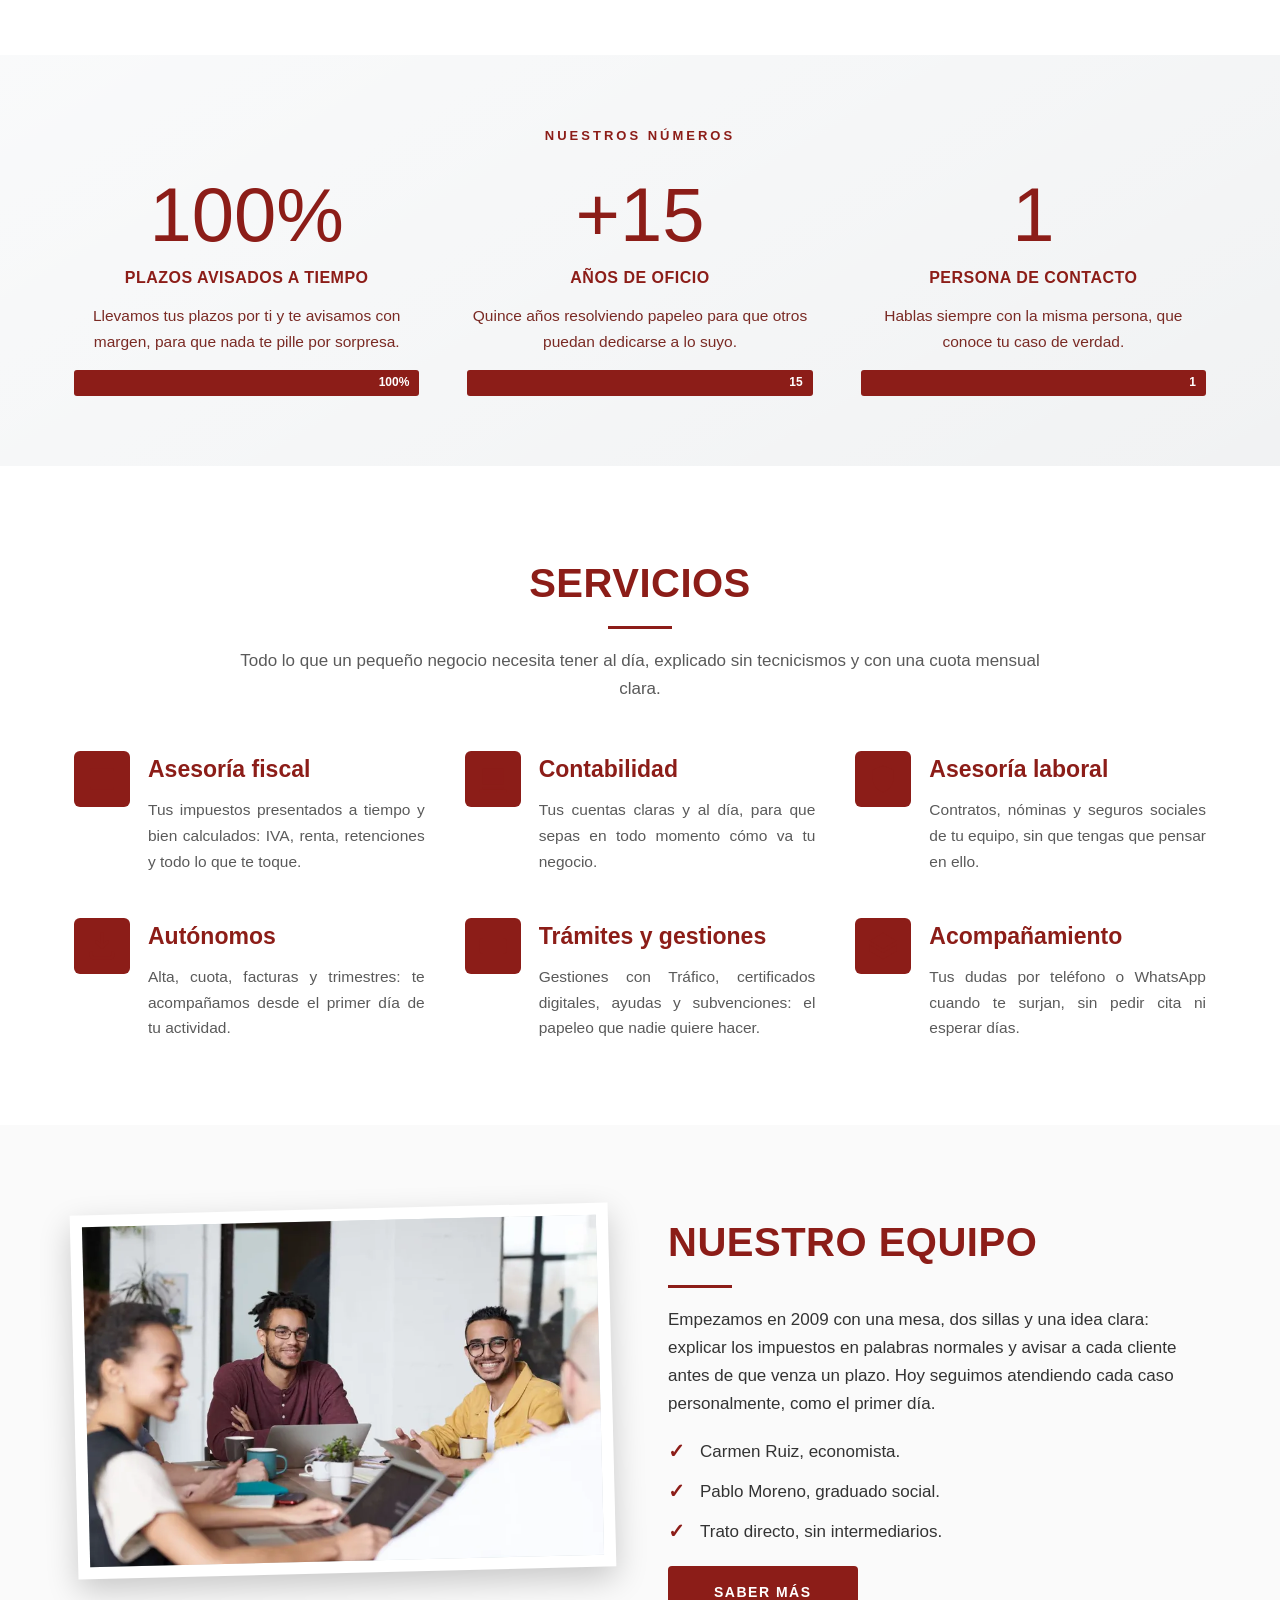
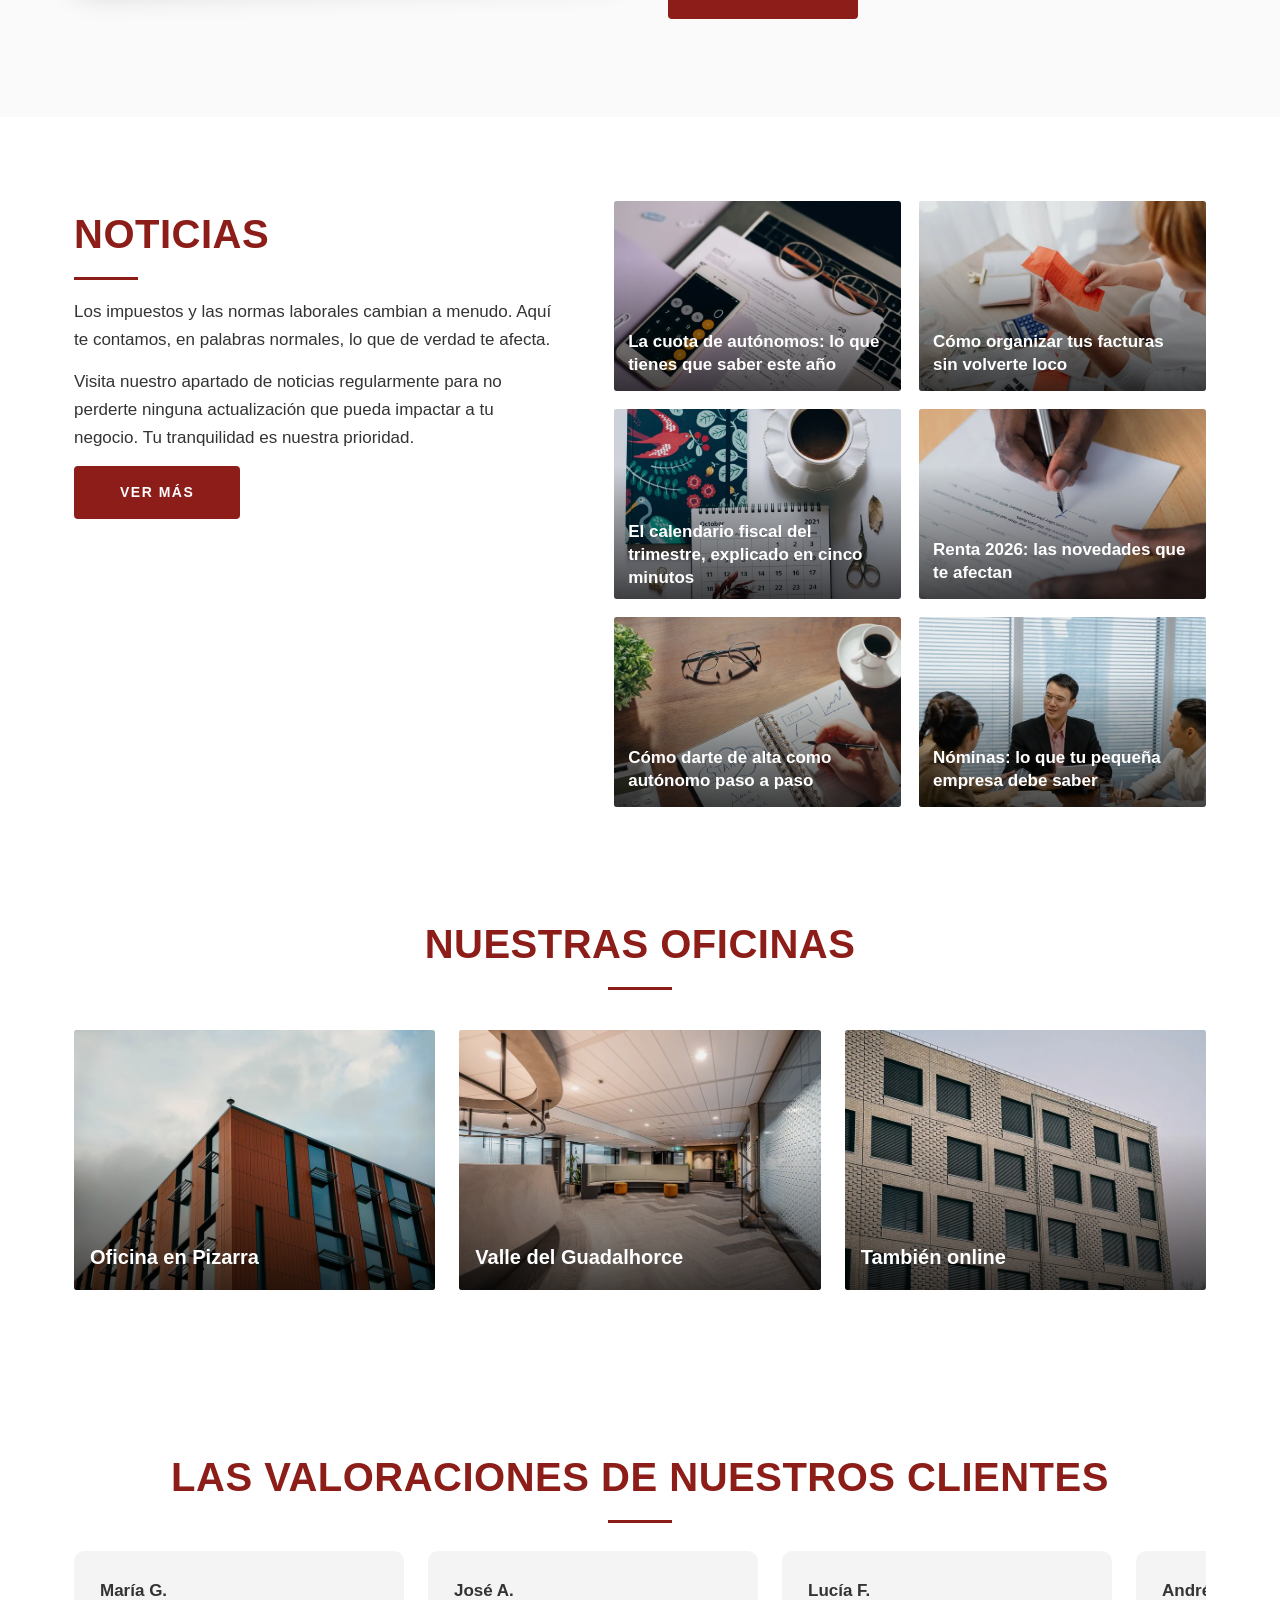
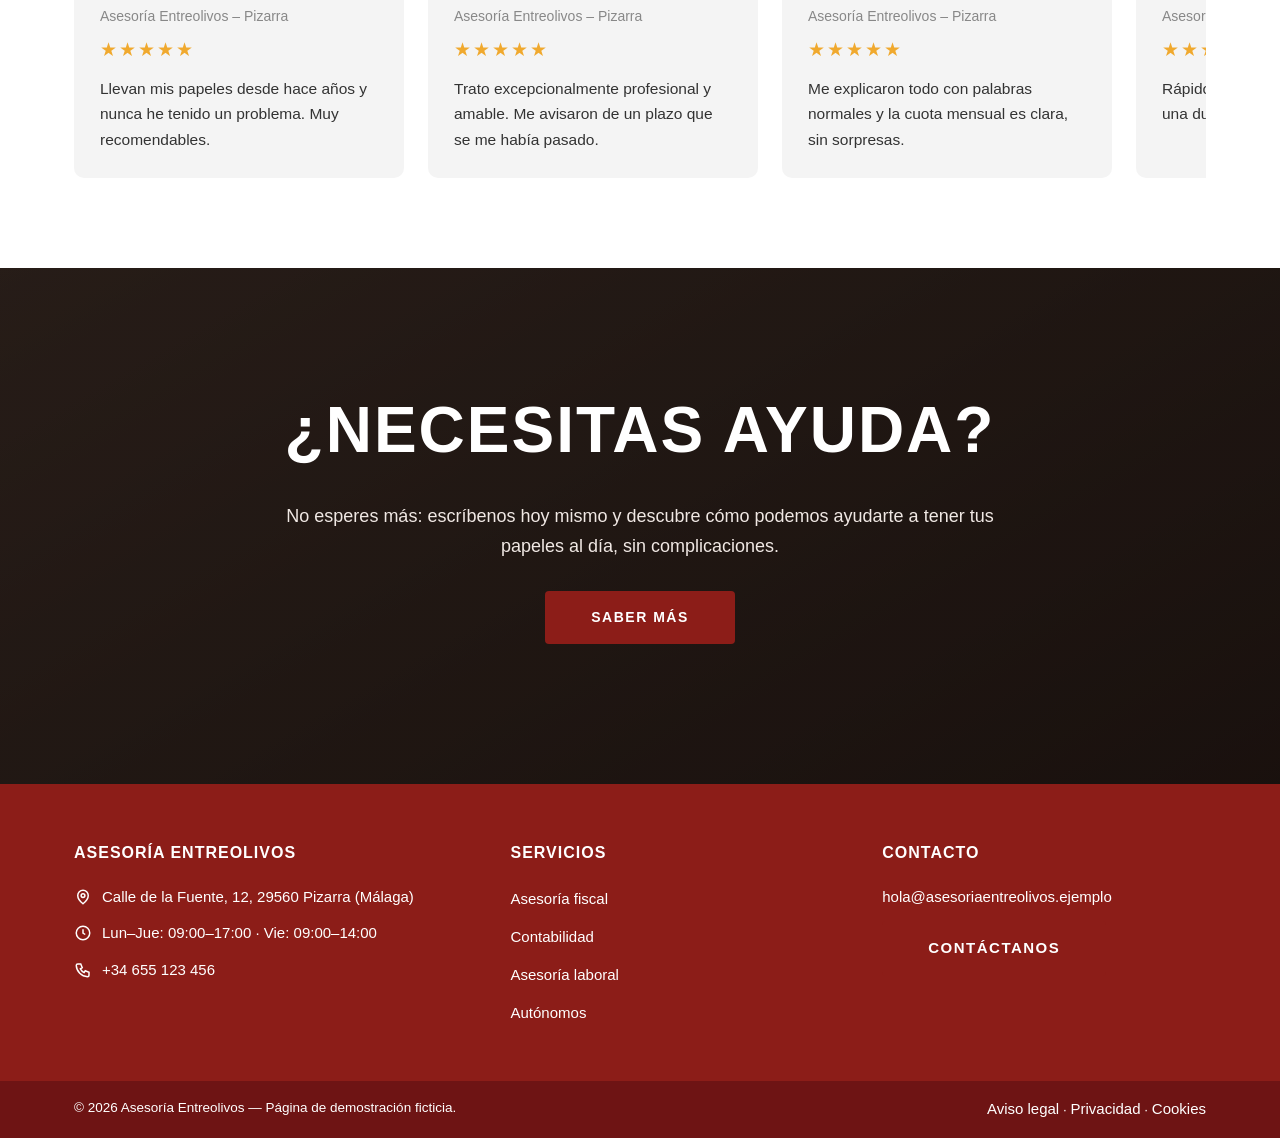
==== commit e37153c9: "Antes: fotos de stock reales (Pexels, licencia comercial) en hero, oficina, equipo, blog y oficinas" ====
--- a/antes.html
+++ b/antes.html
@@ -14,8 +14,11 @@
   PÁGINA DE DEMOSTRACIÓN FICTICIA.
   Replica el DISEÑO de una típica web corporativa de asesoría hecha con
   plantilla WordPress (el nivel que la mayoría de los negocios reconoce como
-  su web). La marca "Asesoría Entreolivos" es ficticia; no copia la identidad
-  de ningún negocio real. Textos: los de la demo moderna (negocio1).
+  su web): fotos de stock genéricas y corporativas, como usaría una plantilla
+  barata de verdad. La marca "Asesoría Entreolivos" es ficticia; no copia la
+  identidad de ningún negocio real. Textos: los de la demo moderna (negocio1).
+  Fotos: Pexels (licencia de uso comercial gratuito), descargadas y servidas
+  en local — cero peticiones externas, sin cookies ni rastreo.
 -->
 
 <header class="cabecera">
--- a/assets/css/antes.css
+++ b/assets/css/antes.css
@@ -71,19 +71,21 @@
   font-weight:800;font-size:20px;line-height:1.3;
 }
 
-/* ---------- Fotos de demostración (CSS, sin peticiones) ---------- */
-.foto{min-height:220px}
-.foto--oficina{background:linear-gradient(160deg,#9aa3ab 0%,#7c858d 45%,#5c646b 100%)}
-.foto--equipo{background:linear-gradient(160deg,#b09a86 0%,#8a7361 50%,#6b5849 100%);min-height:340px}
-.foto--blog1{background:linear-gradient(150deg,#8d99a8,#5f6b7a)}
-.foto--blog2{background:linear-gradient(150deg,#a89a8d,#6f6257)}
-.foto--blog3{background:linear-gradient(150deg,#7d8f86,#4e5d55)}
-.foto--blog4{background:linear-gradient(150deg,#93889f,#5d5468)}
-.foto--blog5{background:linear-gradient(150deg,#a08e7d,#665844)}
-.foto--blog6{background:linear-gradient(150deg,#7f93a5,#49586a)}
-.foto--ofi1{background:linear-gradient(150deg,#9aa3ab,#5f6b75)}
-.foto--ofi2{background:linear-gradient(150deg,#a89a8d,#6b5f52)}
-.foto--ofi3{background:linear-gradient(150deg,#8b9aa8,#55616f)}
+/* ---------- Fotos de demostración (stock real, locales, sin peticiones externas) ----------
+   Licencia: Pexels License (uso comercial gratuito, sin atribución requerida).
+   Fuentes: pexels.com/photo/<id>/ — detalle en el informe del commit. */
+.foto{min-height:220px;background-color:#cfd6da;background-size:cover;background-position:center;background-repeat:no-repeat}
+.foto--oficina{background-image:url('../img/antes/quienes-oficina.webp')}
+.foto--equipo{background-image:url('../img/antes/equipo.webp');min-height:340px}
+.foto--blog1{background-image:url('../img/antes/blog-cuota.webp')}
+.foto--blog2{background-image:url('../img/antes/blog-facturas.webp')}
+.foto--blog3{background-image:url('../img/antes/blog-calendario.webp')}
+.foto--blog4{background-image:url('../img/antes/blog-renta.webp')}
+.foto--blog5{background-image:url('../img/antes/blog-alta.webp')}
+.foto--blog6{background-image:url('../img/antes/blog-nominas.webp')}
+.foto--ofi1{background-image:url('../img/antes/oficina-edificio1.webp')}
+.foto--ofi2{background-image:url('../img/antes/oficina-lobby.webp')}
+.foto--ofi3{background-image:url('../img/antes/oficina-edificio2.webp')}
 .marco-foto{
   background:#fff;padding:12px;box-shadow:0 12px 32px rgba(0,0,0,.20);
 }
@@ -93,16 +95,16 @@
 /* ---------- Héroe ---------- */
 .heroe{
   position:relative;min-height:520px;display:flex;align-items:flex-end;
-  background:
-    linear-gradient(rgba(20,20,25,.45),rgba(20,20,25,.35)),
-    linear-gradient(165deg,#7e8a94 0%,#5a646d 40%,#3c434a 100%);
+  /* Clásico de plantilla barata: foto de stock clara y movida con el texto blanco encima, apenas legible.
+     Foto: Pexels 7845099 (uso comercial gratuito). */
+  background:url('../img/antes/hero-gestoria.webp') center 30%/cover no-repeat #cfd6da;
 }
 .heroe__contenido{padding-bottom:110px}
 .heroe h1{
   color:#fff;font-size:clamp(40px,7vw,72px);font-weight:800;
-  letter-spacing:1px;text-shadow:0 2px 12px rgba(0,0,0,.5);
-}
-.heroe__sub{color:#fff;font-weight:300;font-size:clamp(18px,2.6vw,26px);margin-top:8px;text-shadow:0 1px 8px rgba(0,0,0,.5)}
+  letter-spacing:1px;text-shadow:0 1px 3px rgba(255,255,255,.4);
+}
+.heroe__sub{color:#fff;font-weight:300;font-size:clamp(18px,2.6vw,26px);margin-top:8px;text-shadow:0 1px 3px rgba(255,255,255,.4)}
 .heroe__cta{position:absolute;bottom:38px;left:0;right:0;text-align:center}
 
 /* ---------- Quiénes somos ---------- */
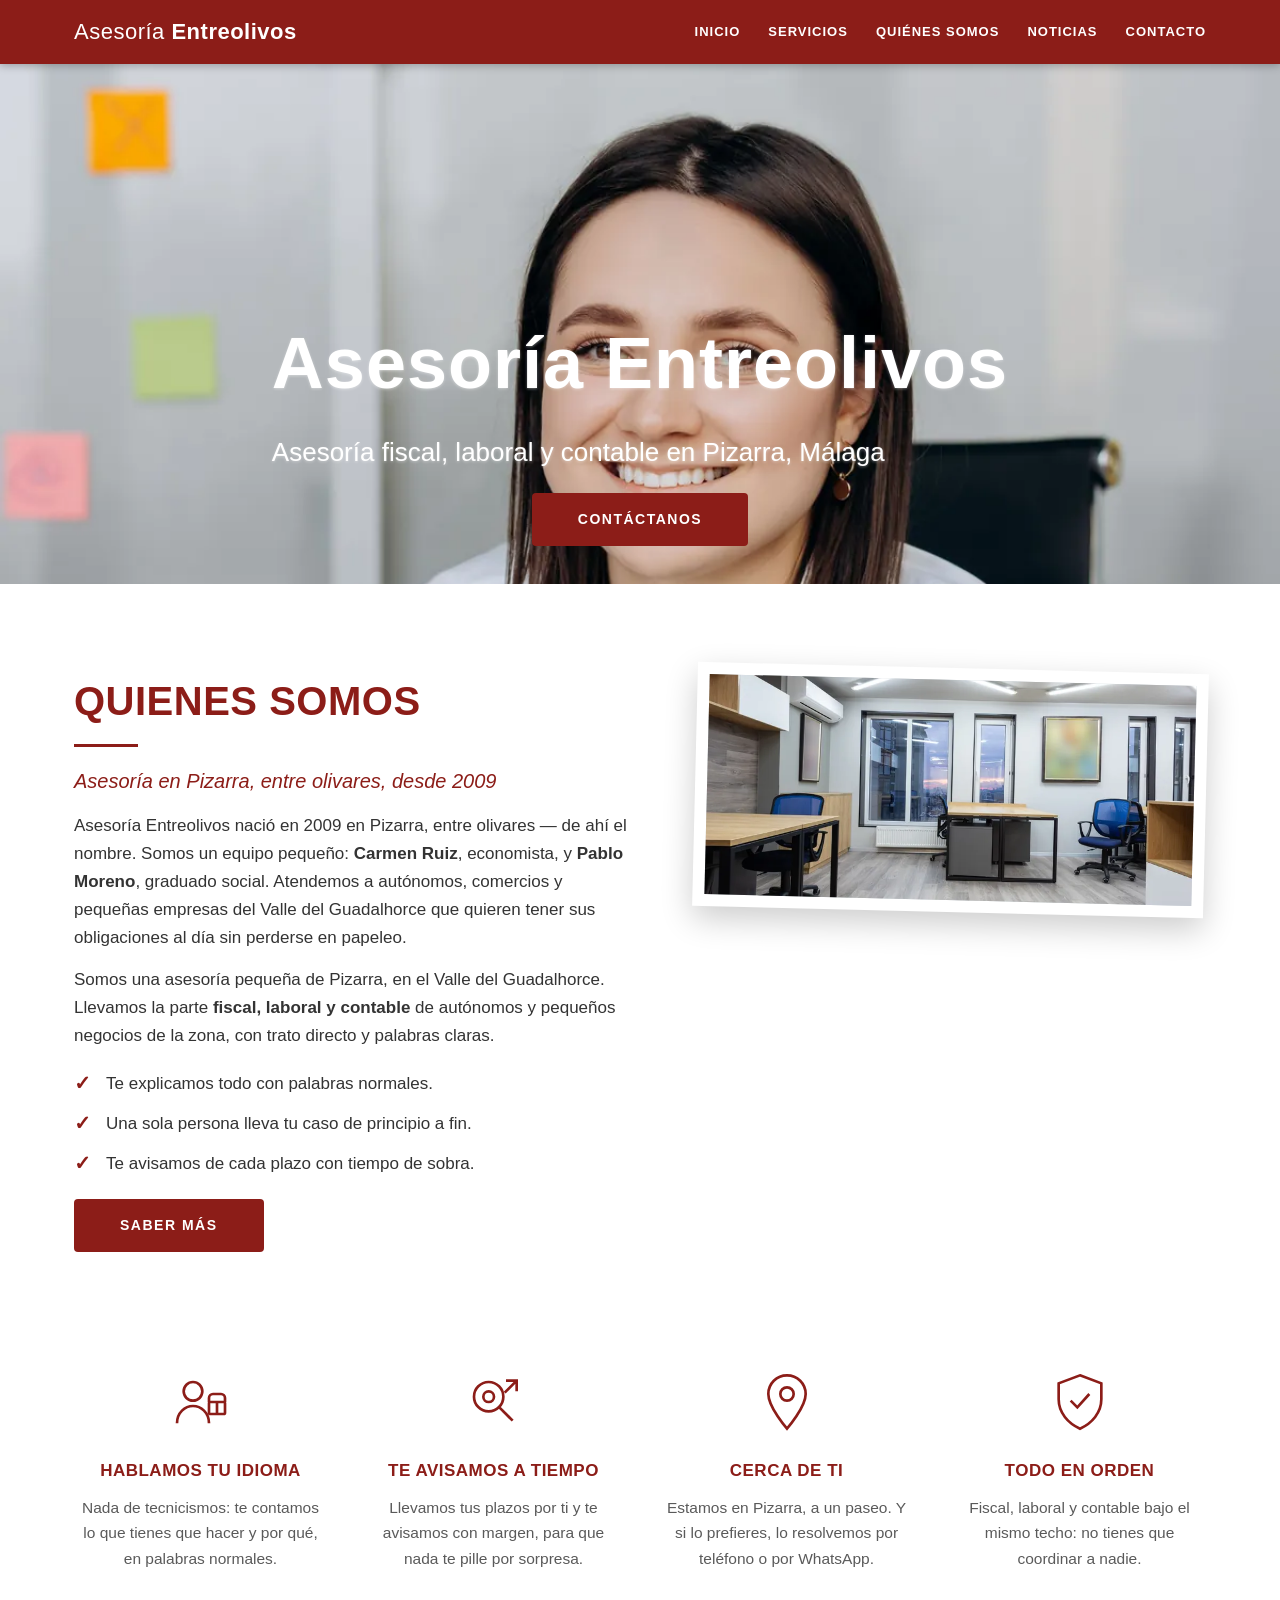
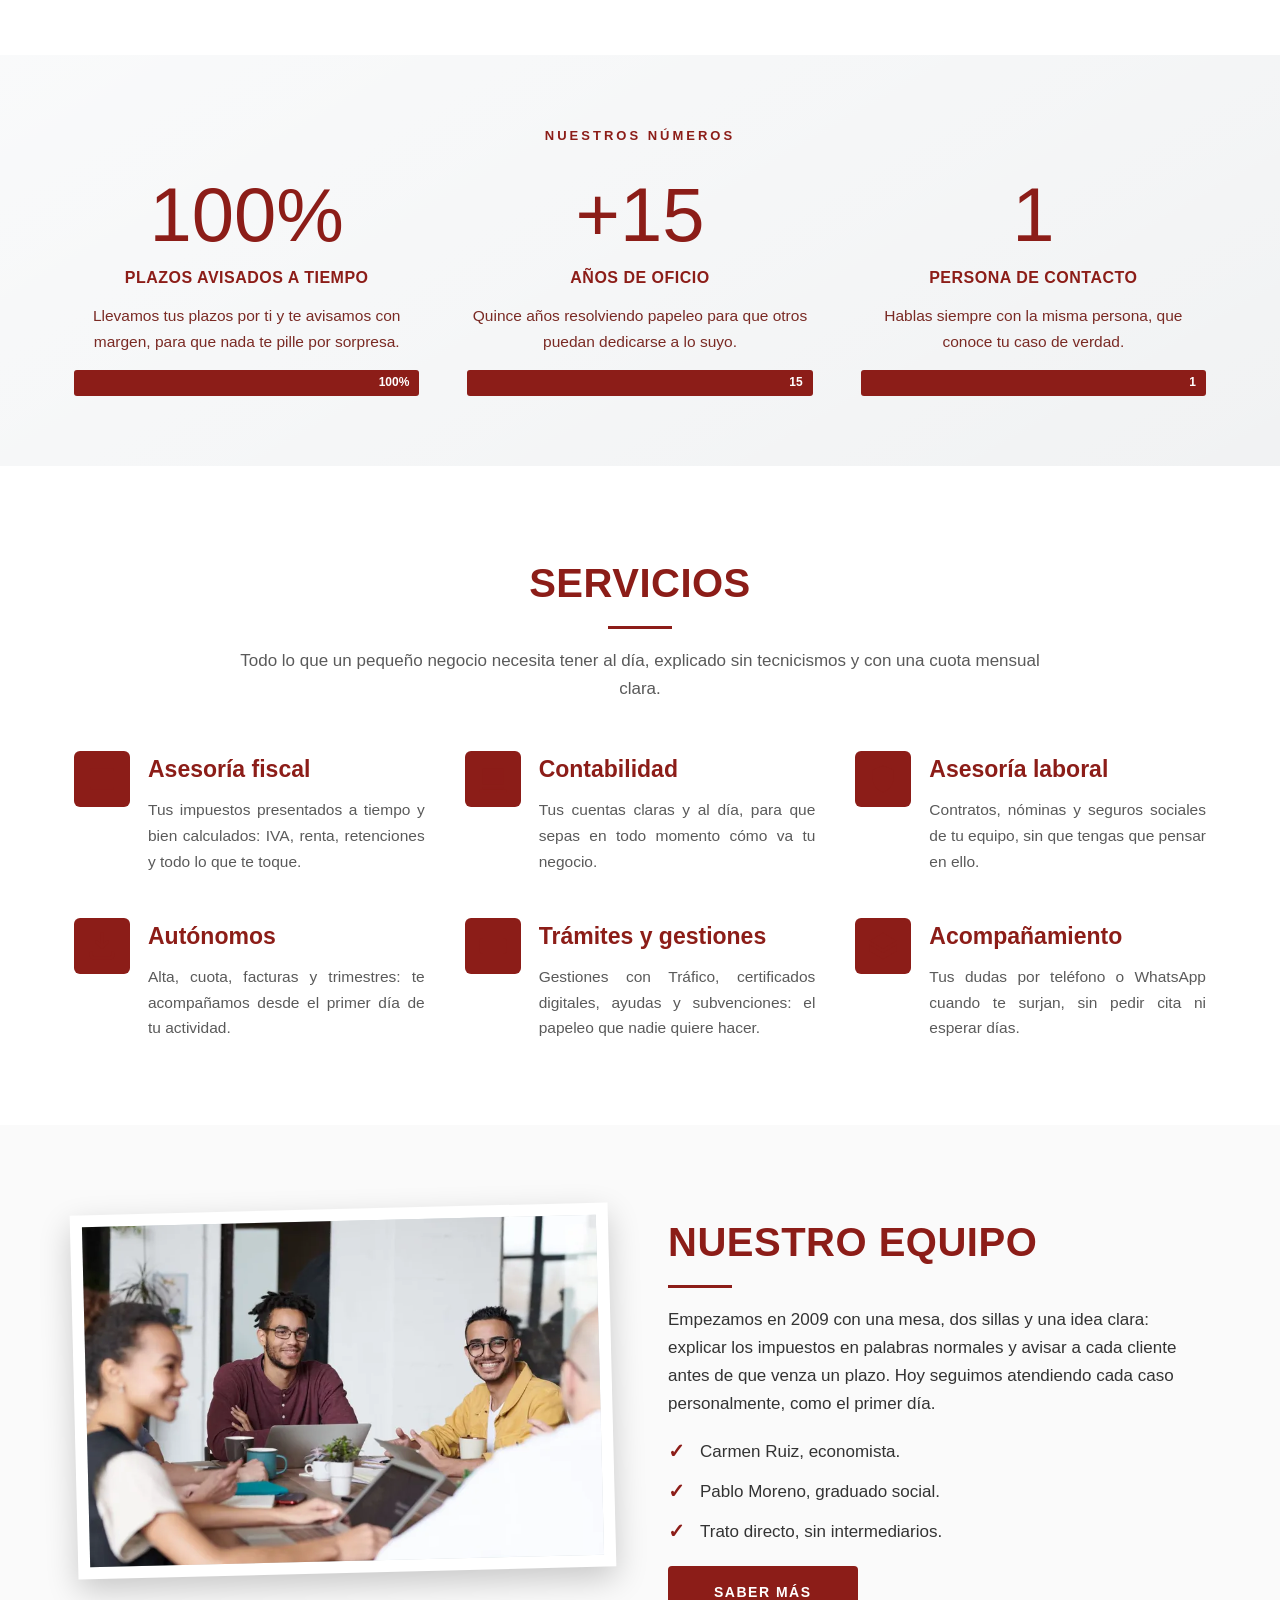
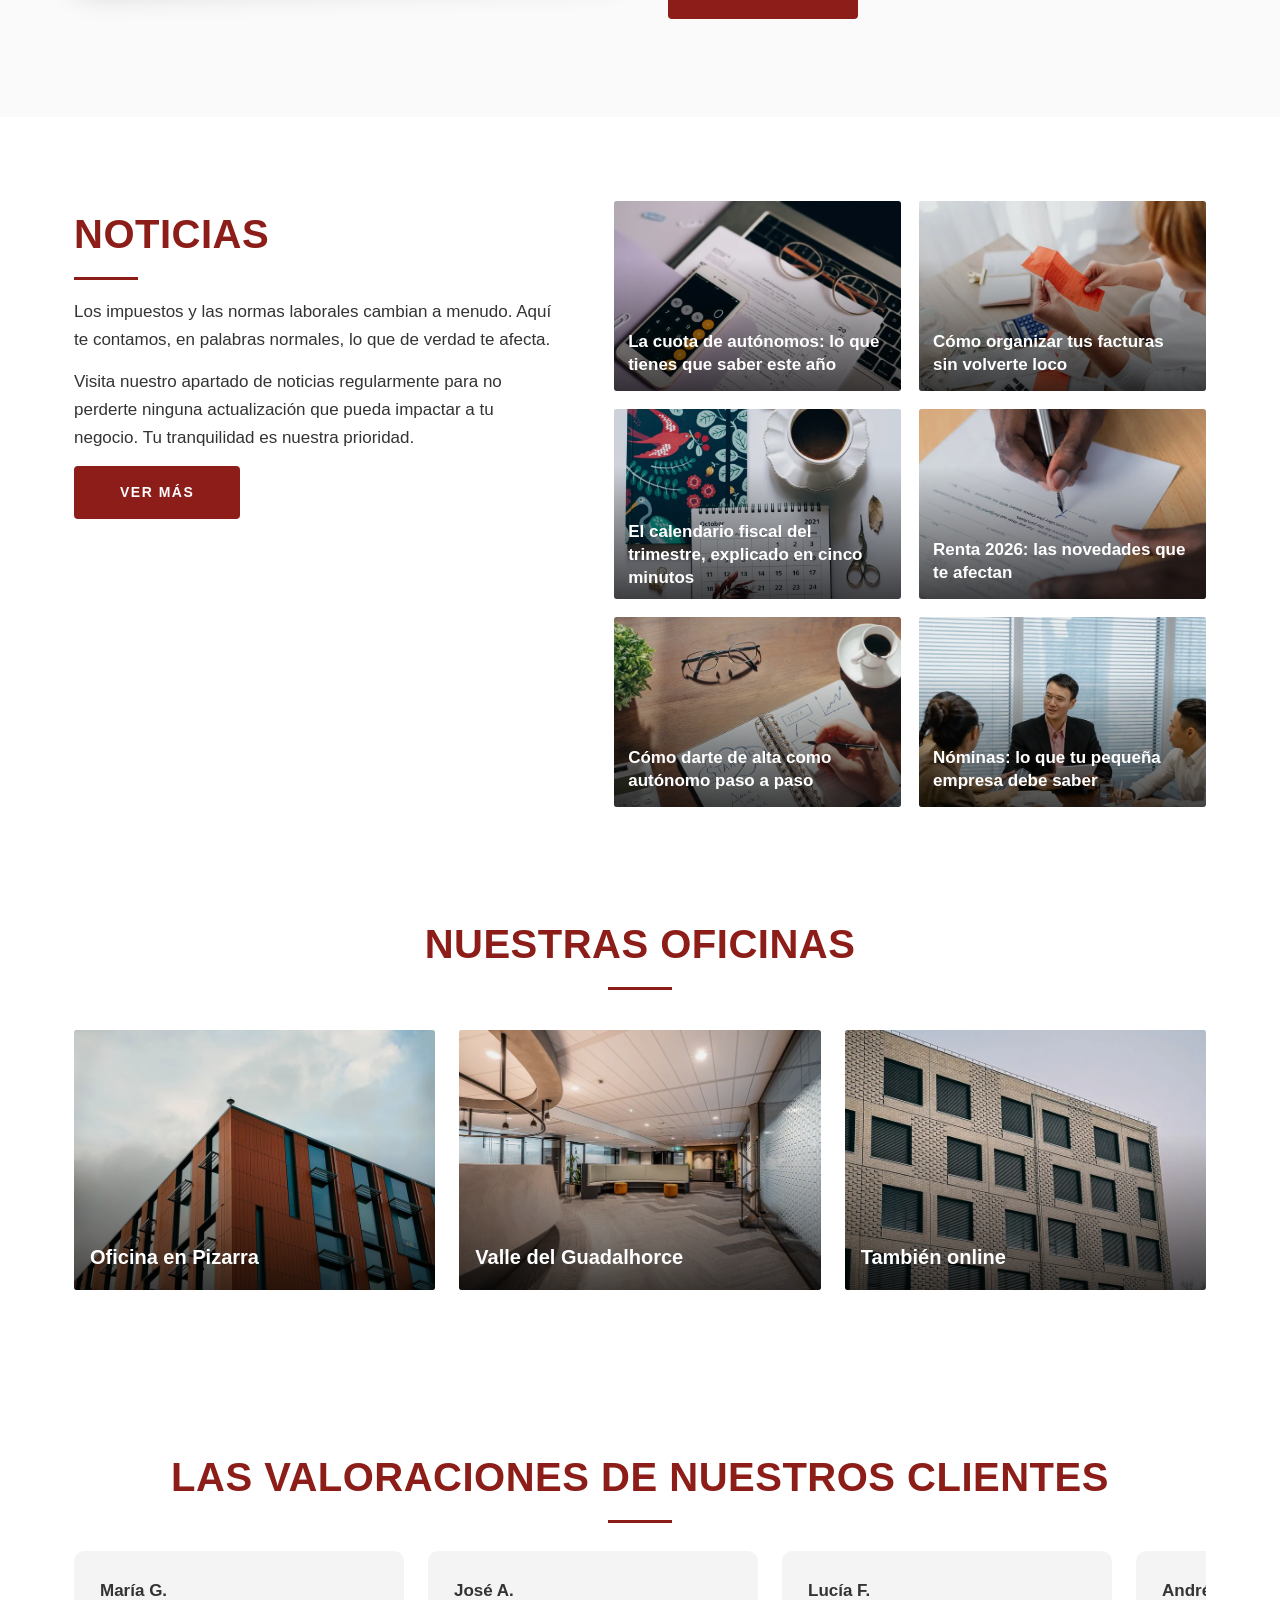
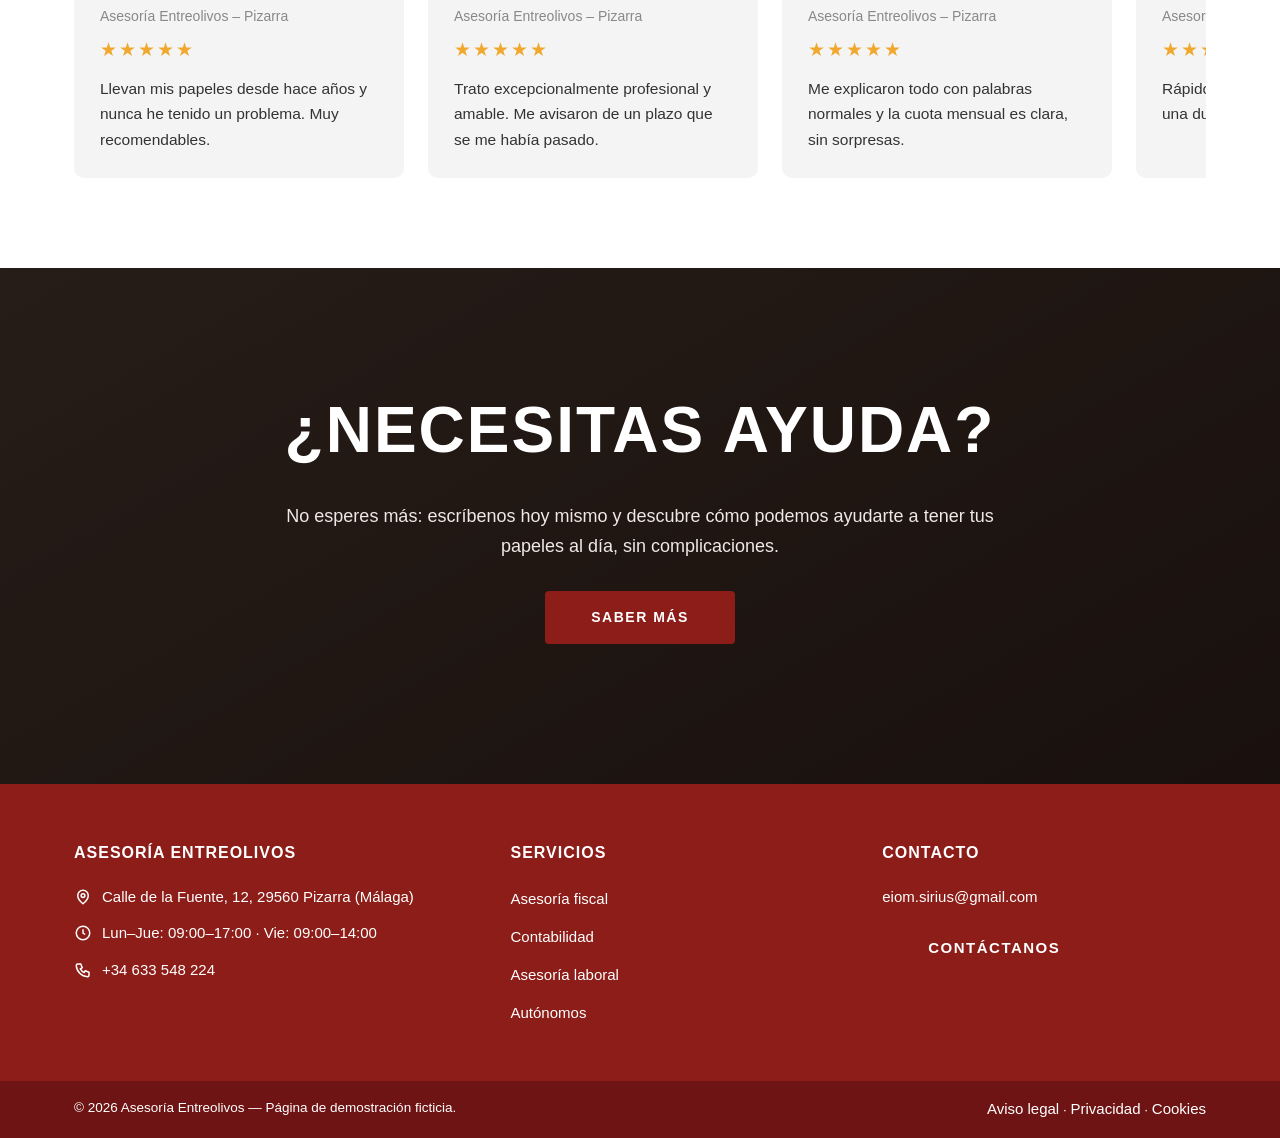
==== commit 8e2d11d9: "Antes: contactos de la demo con los datos de Marco" ====
--- a/antes.html
+++ b/antes.html
@@ -246,7 +246,7 @@
       <h4>Asesoría Entreolivos</h4>
       <p><svg viewBox="0 0 24 24" fill="none" stroke="#fff" stroke-width="2" aria-hidden="true"><path d="M12 21s-7-5.5-7-11a7 7 0 0 1 14 0c0 5.5-7 11-7 11z"/><circle cx="12" cy="10" r="2.5"/></svg> Calle de la Fuente, 12, 29560 Pizarra (Málaga)</p>
       <p><svg viewBox="0 0 24 24" fill="none" stroke="#fff" stroke-width="2" aria-hidden="true"><circle cx="12" cy="12" r="9"/><path d="M12 7v5l3 2"/></svg> Lun–Jue: 09:00–17:00 · Vie: 09:00–14:00</p>
-      <p><svg viewBox="0 0 24 24" fill="none" stroke="#fff" stroke-width="2" aria-hidden="true"><path d="M5 4h4l2 5-2.5 1.5a12 12 0 0 0 5 5L15 13l5 2v4a2 2 0 0 1-2 2A16 16 0 0 1 3 6a2 2 0 0 1 2-2z"/></svg> +34 655 123 456</p>
+      <p><svg viewBox="0 0 24 24" fill="none" stroke="#fff" stroke-width="2" aria-hidden="true"><path d="M5 4h4l2 5-2.5 1.5a12 12 0 0 0 5 5L15 13l5 2v4a2 2 0 0 1-2 2A16 16 0 0 1 3 6a2 2 0 0 1 2-2z"/></svg> +34 633 548 224</p>
     </div>
     <div class="pie__col">
       <h4>Servicios</h4>
@@ -259,7 +259,7 @@
     </div>
     <div class="pie__col">
       <h4>Contacto</h4>
-      <p>hola@asesoriaentreolivos.ejemplo</p>
+      <p>eiom.sirius@gmail.com</p>
       <p><a class="btn btn--granate" href="#">Contáctanos</a></p>
     </div>
   </div>
--- a/assets/css/antes.css
+++ b/assets/css/antes.css
@@ -96,7 +96,7 @@
 .heroe{
   position:relative;min-height:520px;display:flex;align-items:flex-end;
   /* Clásico de plantilla barata: foto de stock clara y movida con el texto blanco encima, apenas legible.
-     Foto: Pexels 7845099 (uso comercial gratuito). */
+     Foto: Pexels 6592745 (uso comercial gratuito). */
   background:url('../img/antes/hero-gestoria.webp') center 30%/cover no-repeat #cfd6da;
 }
 .heroe__contenido{padding-bottom:110px}
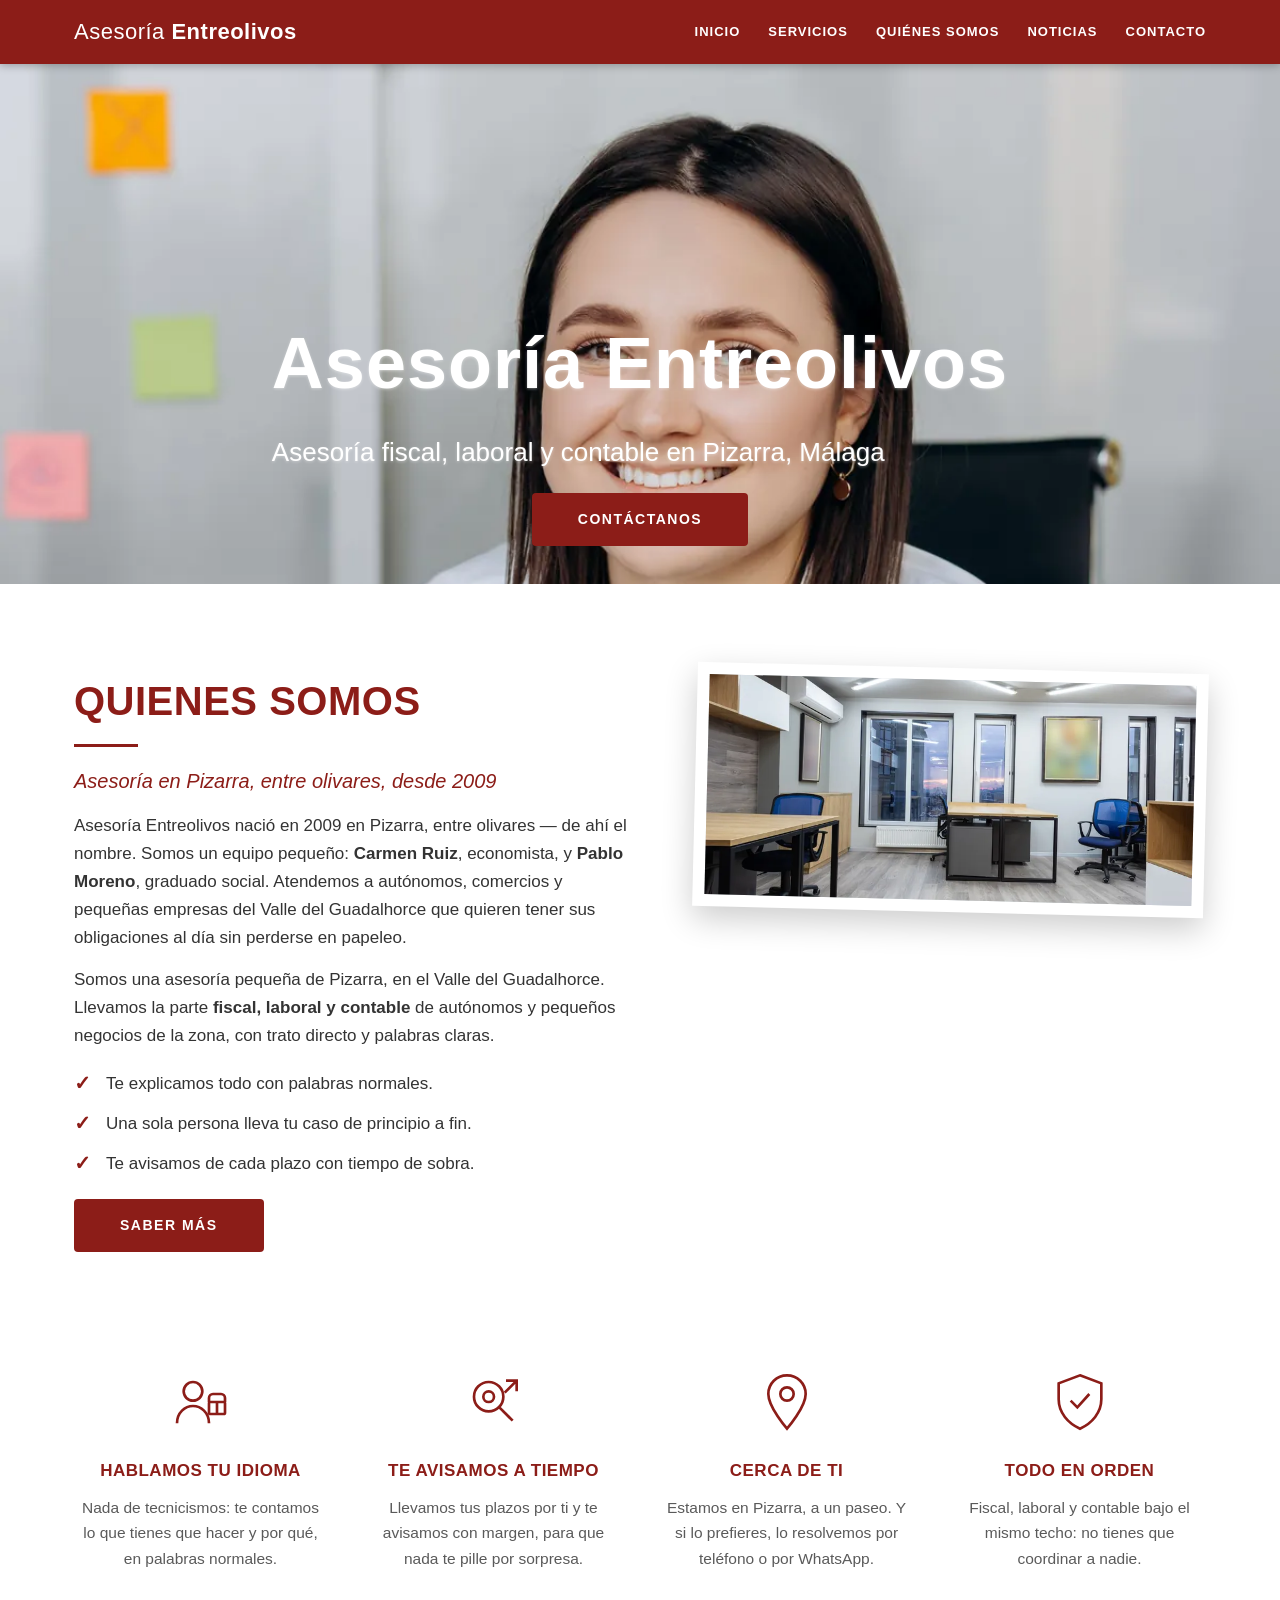
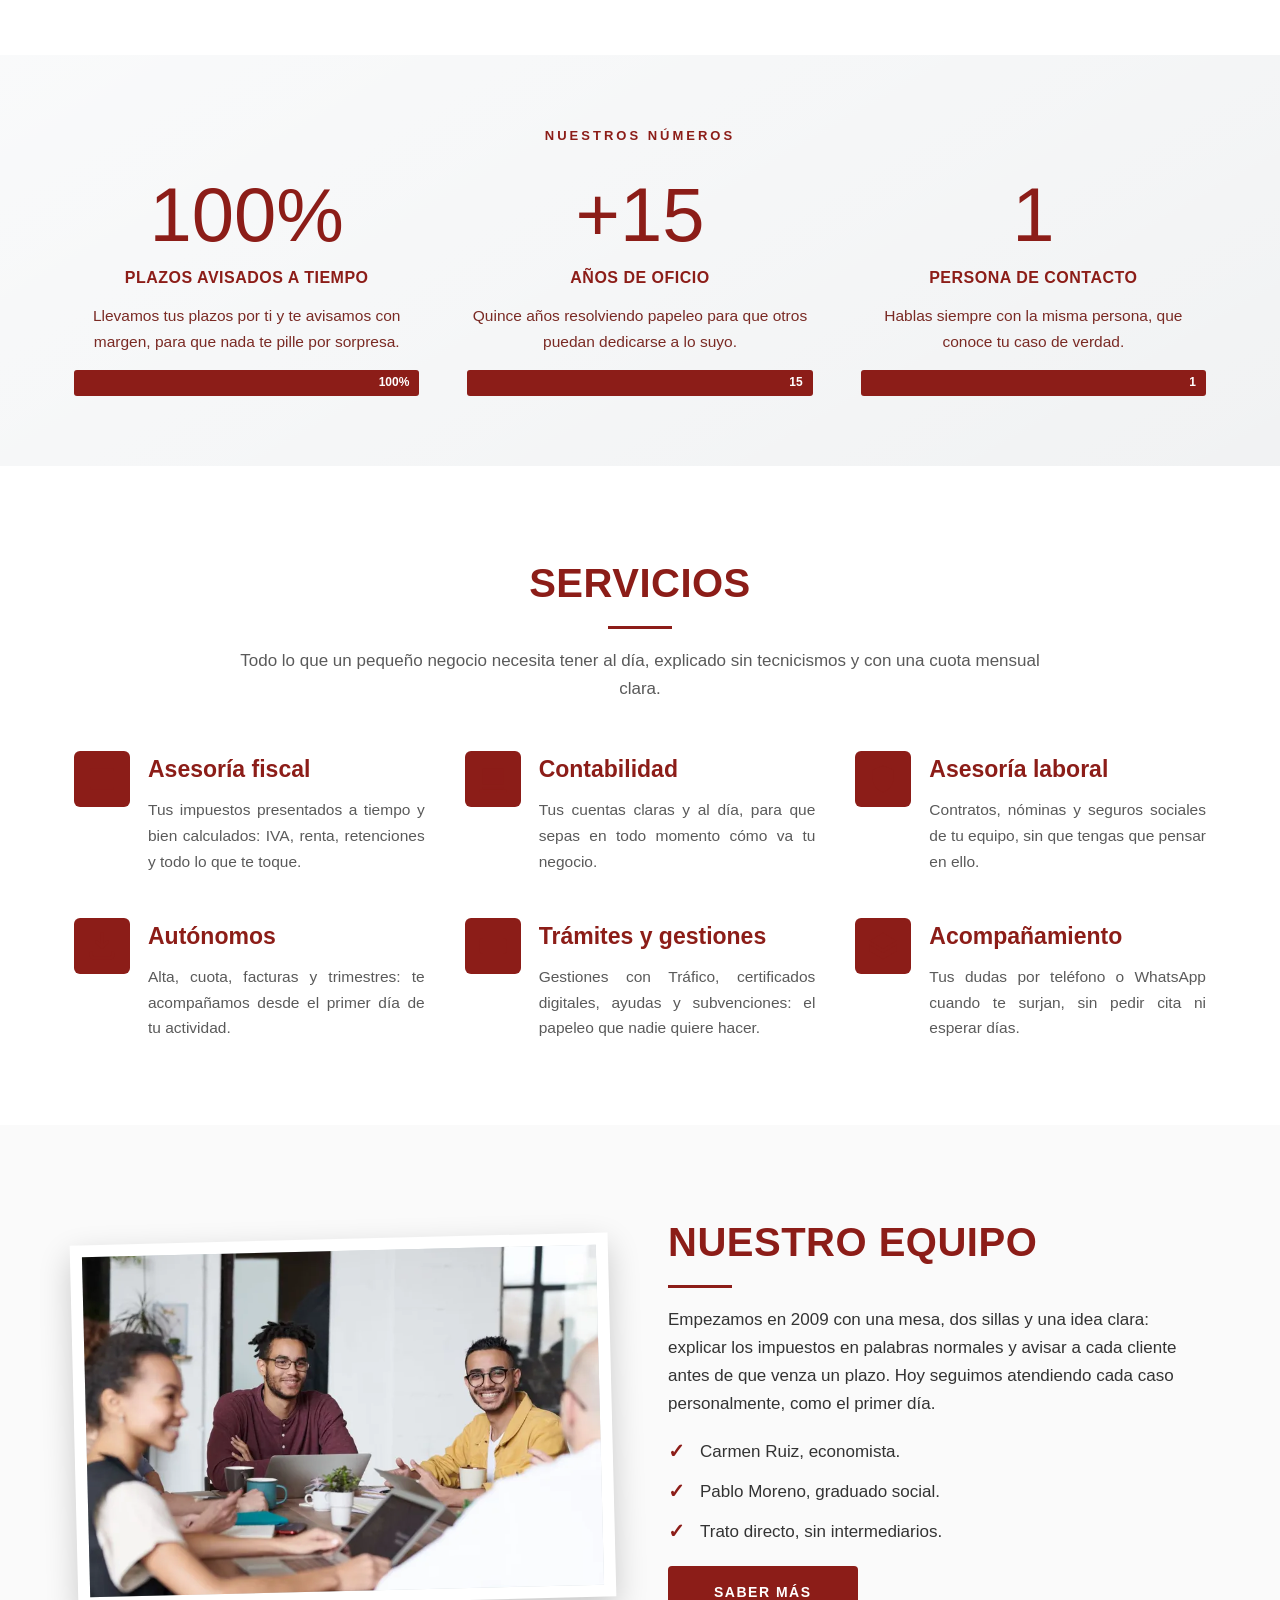
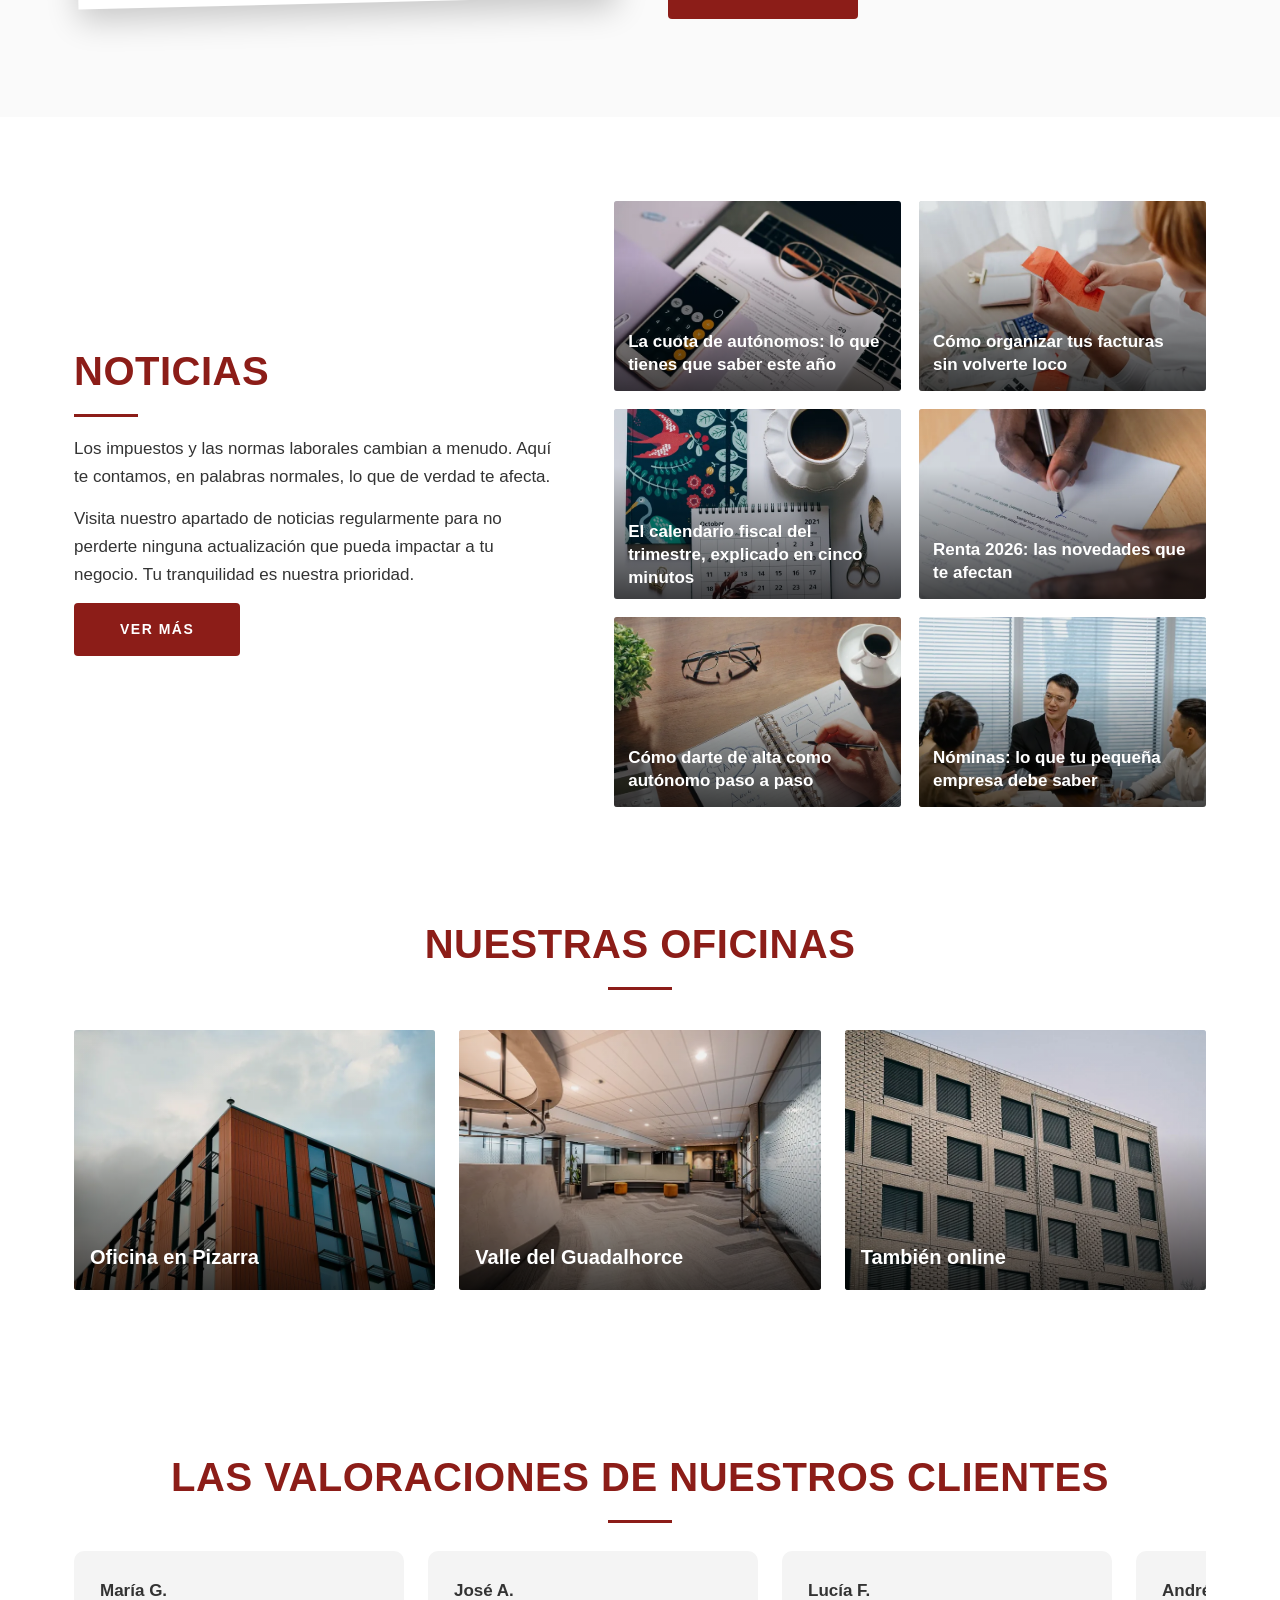
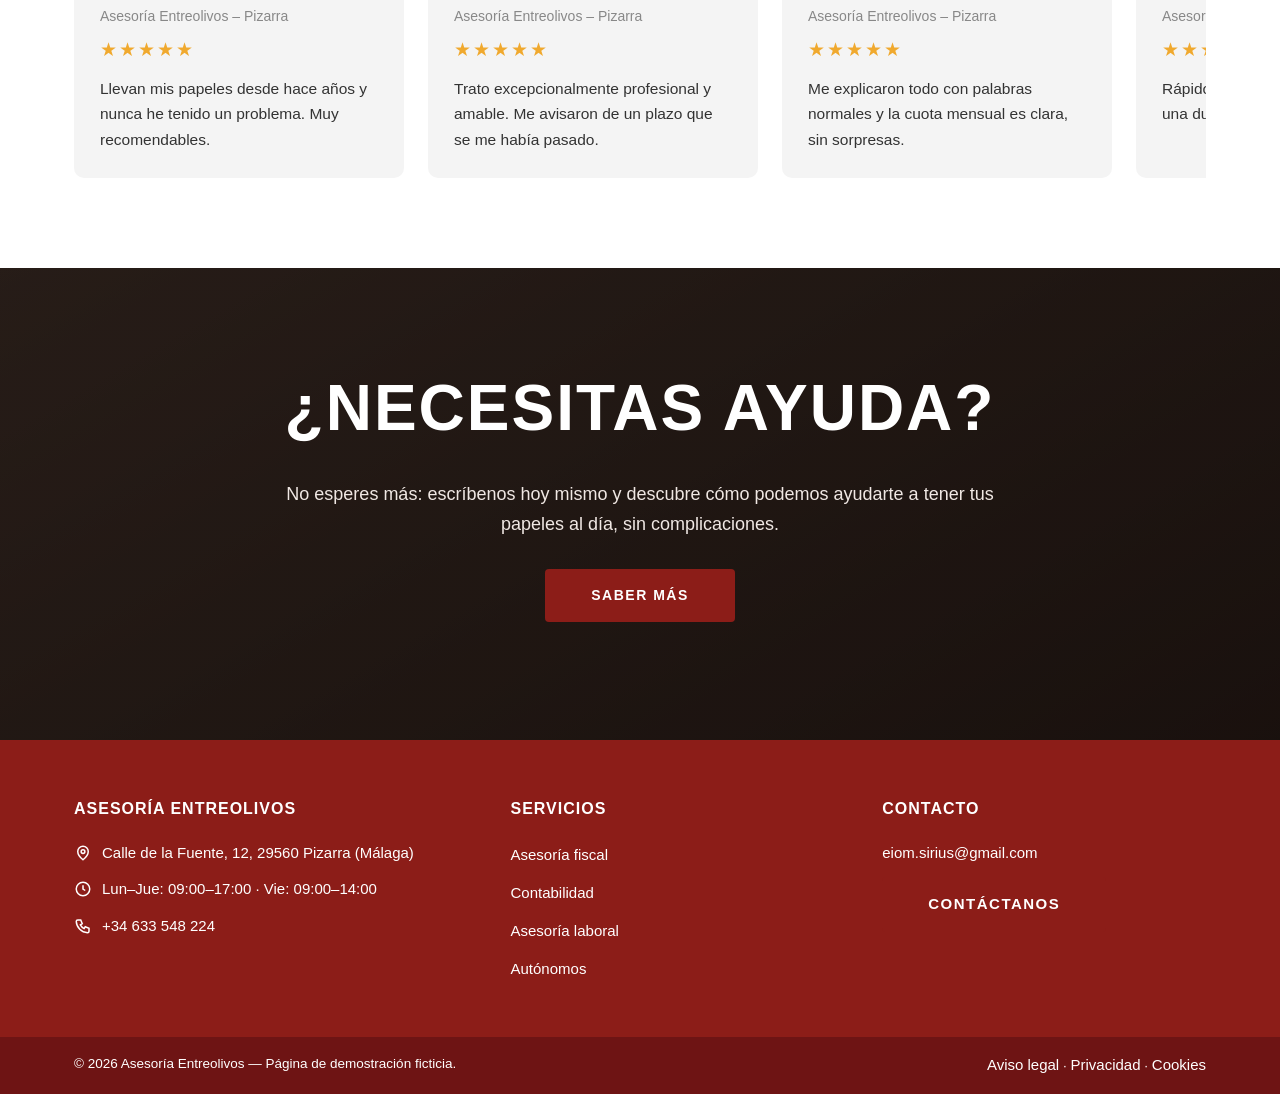
==== commit dc291386: "Antes: huecos de escritorio en Noticias y Equipo (contenido centrado vertical), CTA final algo más c" ====
--- a/antes.html
+++ b/antes.html
@@ -7,7 +7,7 @@
 <meta name="description" content="Asesoría Entreolivos: asesoría fiscal, laboral y contable para autónomos y pequeños negocios en Pizarra, Málaga. Página de demostración ficticia.">
 <meta name="robots" content="noindex, nofollow">
 <meta name="theme-color" content="#8c1d18">
-<link rel="stylesheet" href="assets/css/antes.css?v=3">
+<link rel="stylesheet" href="assets/css/antes.css?v=4">
 </head>
 <body>
 <!--
--- a/assets/css/antes.css
+++ b/assets/css/antes.css
@@ -166,12 +166,12 @@
 
 /* ---------- Equipo ---------- */
 .equipo{padding:84px 0;background:#fafafa}
-.equipo__grid{display:grid;grid-template-columns:1fr 1fr;gap:56px;align-items:start}
+.equipo__grid{display:grid;grid-template-columns:1fr 1fr;gap:56px;align-items:center}
 .equipo p{margin-bottom:14px}
 
 /* ---------- Noticias ---------- */
 .noticias{padding:84px 0}
-.noticias__grid{display:grid;grid-template-columns:.9fr 1.1fr;gap:56px;align-items:start}
+.noticias__grid{display:grid;grid-template-columns:.9fr 1.1fr;gap:56px;align-items:center}
 .noticias p{margin-bottom:14px}
 .noticias__cards{display:grid;grid-template-columns:repeat(2,1fr);gap:18px}
 .tarjeta-blog{position:relative;overflow:hidden;border-radius:3px;min-height:190px;display:flex}
@@ -217,7 +217,7 @@
 
 /* ---------- CTA final ---------- */
 .cta-final{
-  padding:110px 0;text-align:center;color:#fff;
+  padding:88px 0;text-align:center;color:#fff;
   background:
     linear-gradient(rgba(25,15,12,.72),rgba(25,15,12,.72)),
     linear-gradient(150deg,#4a3f36 0%,#2c2620 60%,#1a1512 100%);
